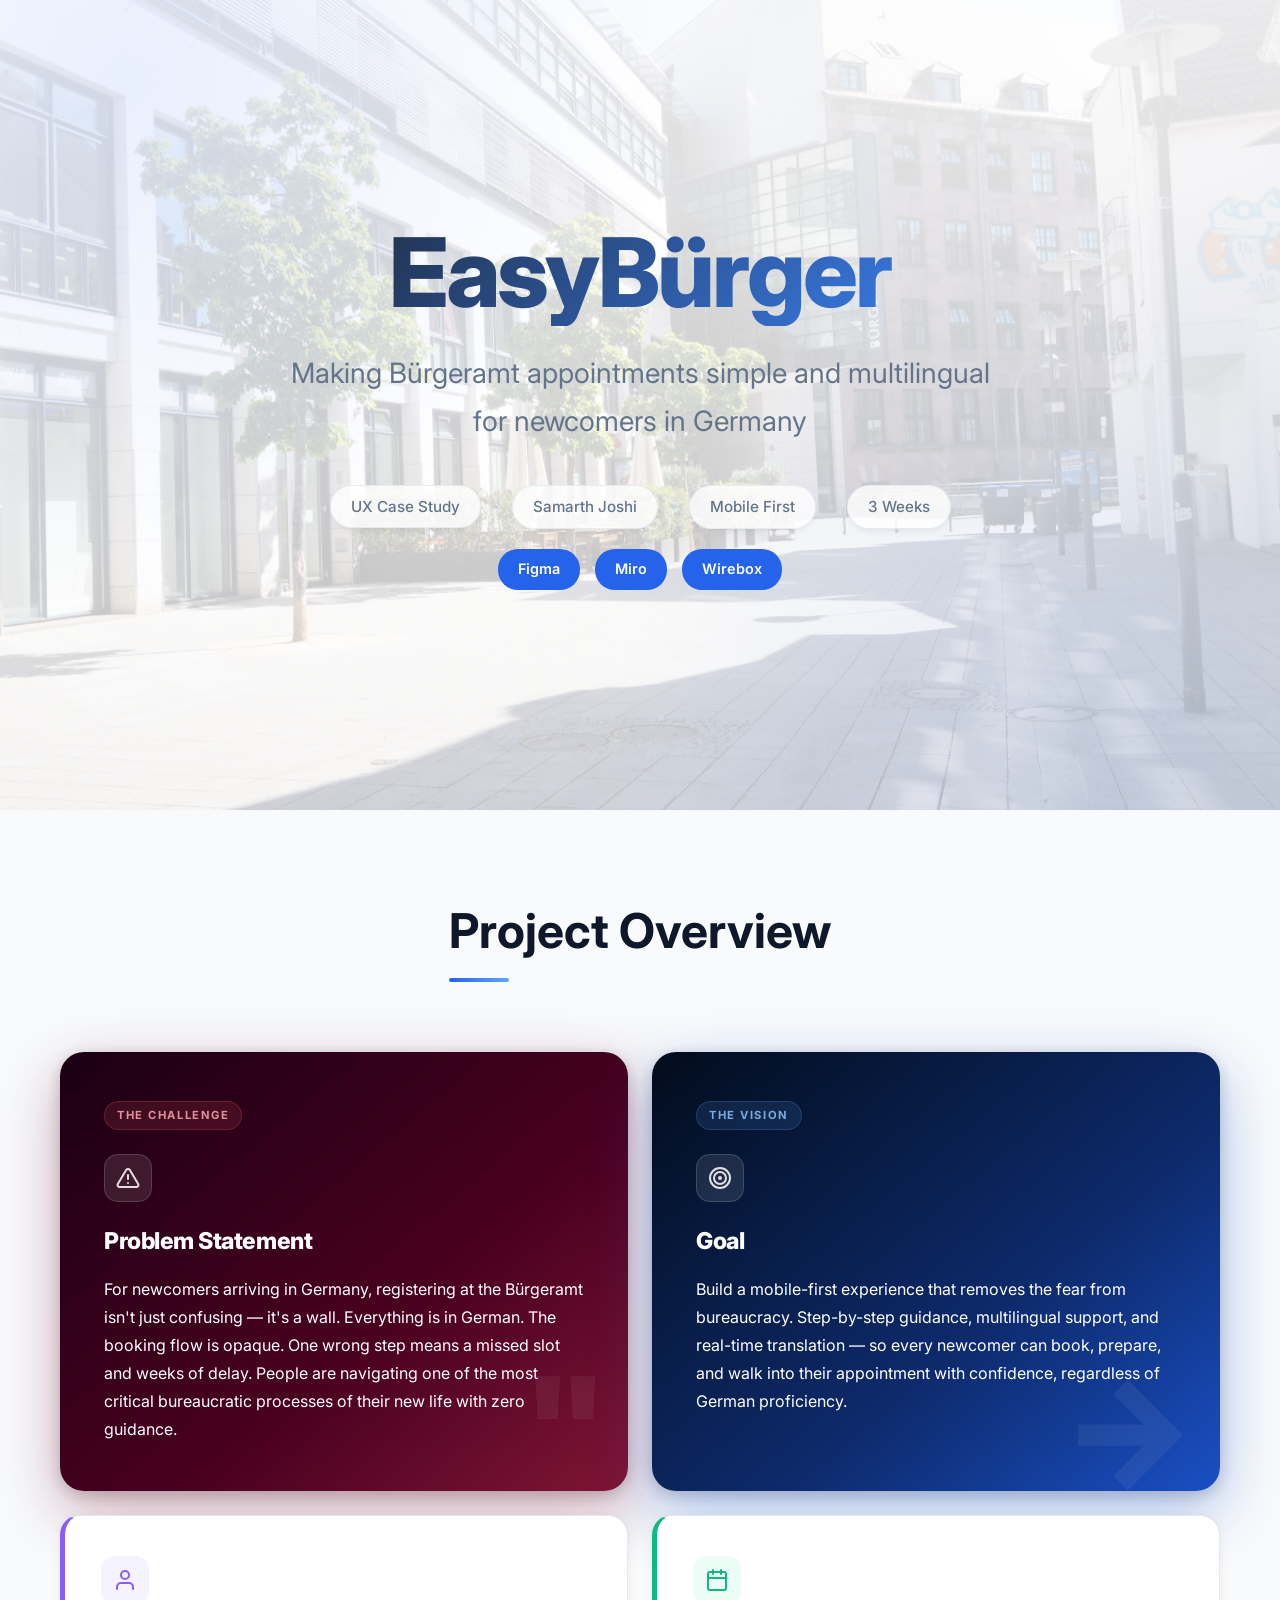
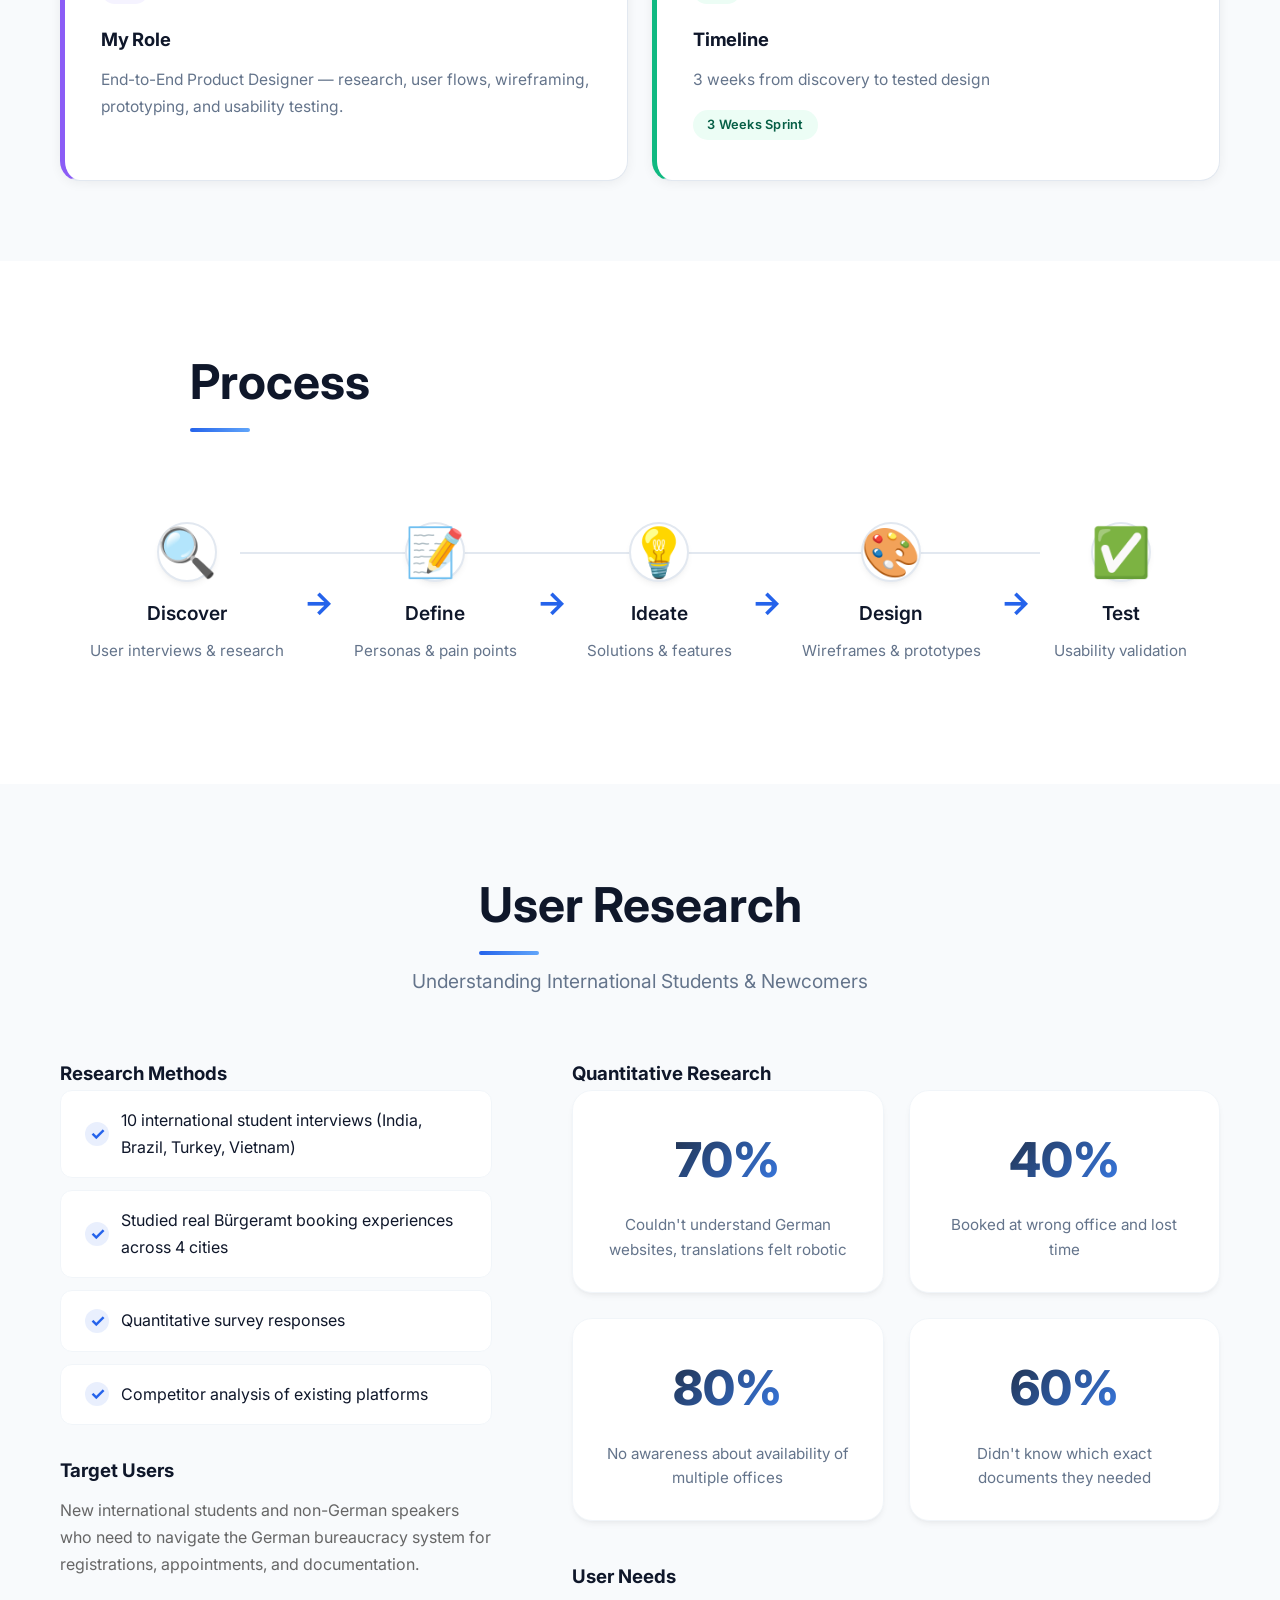
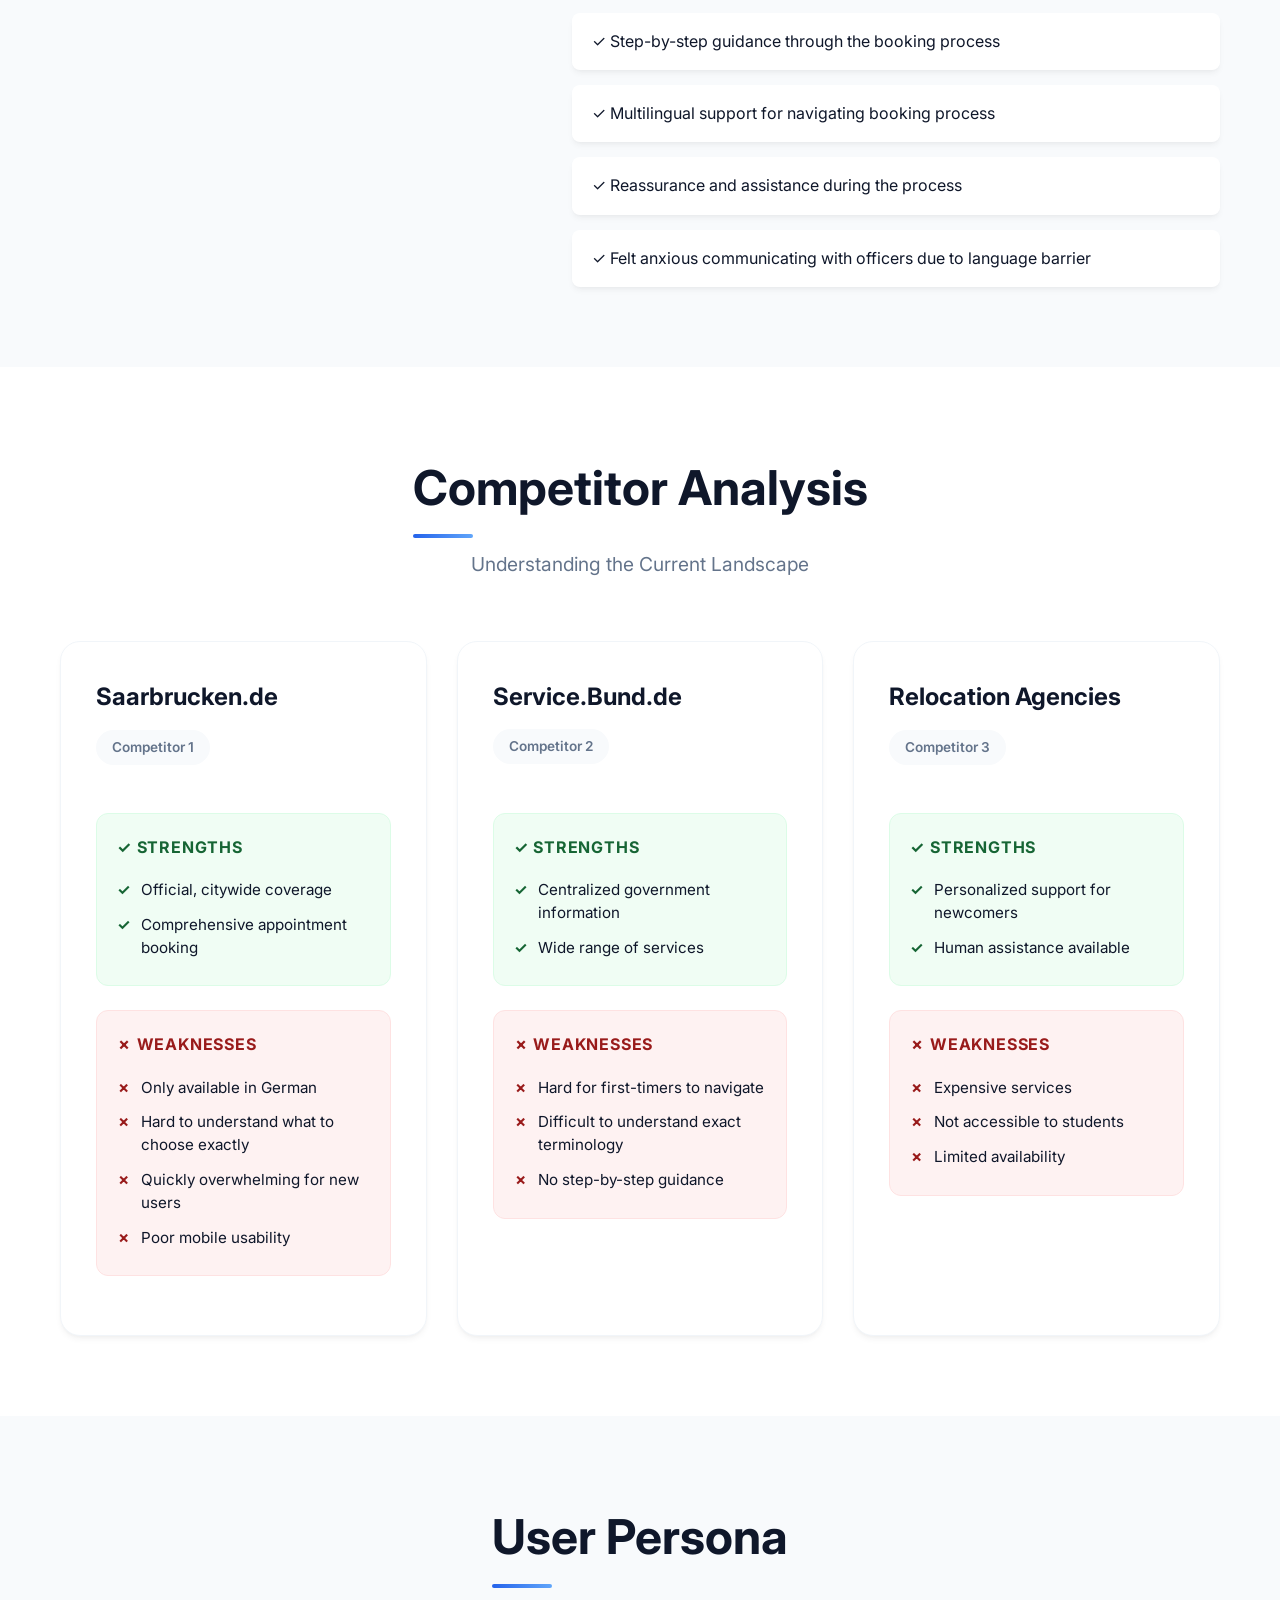
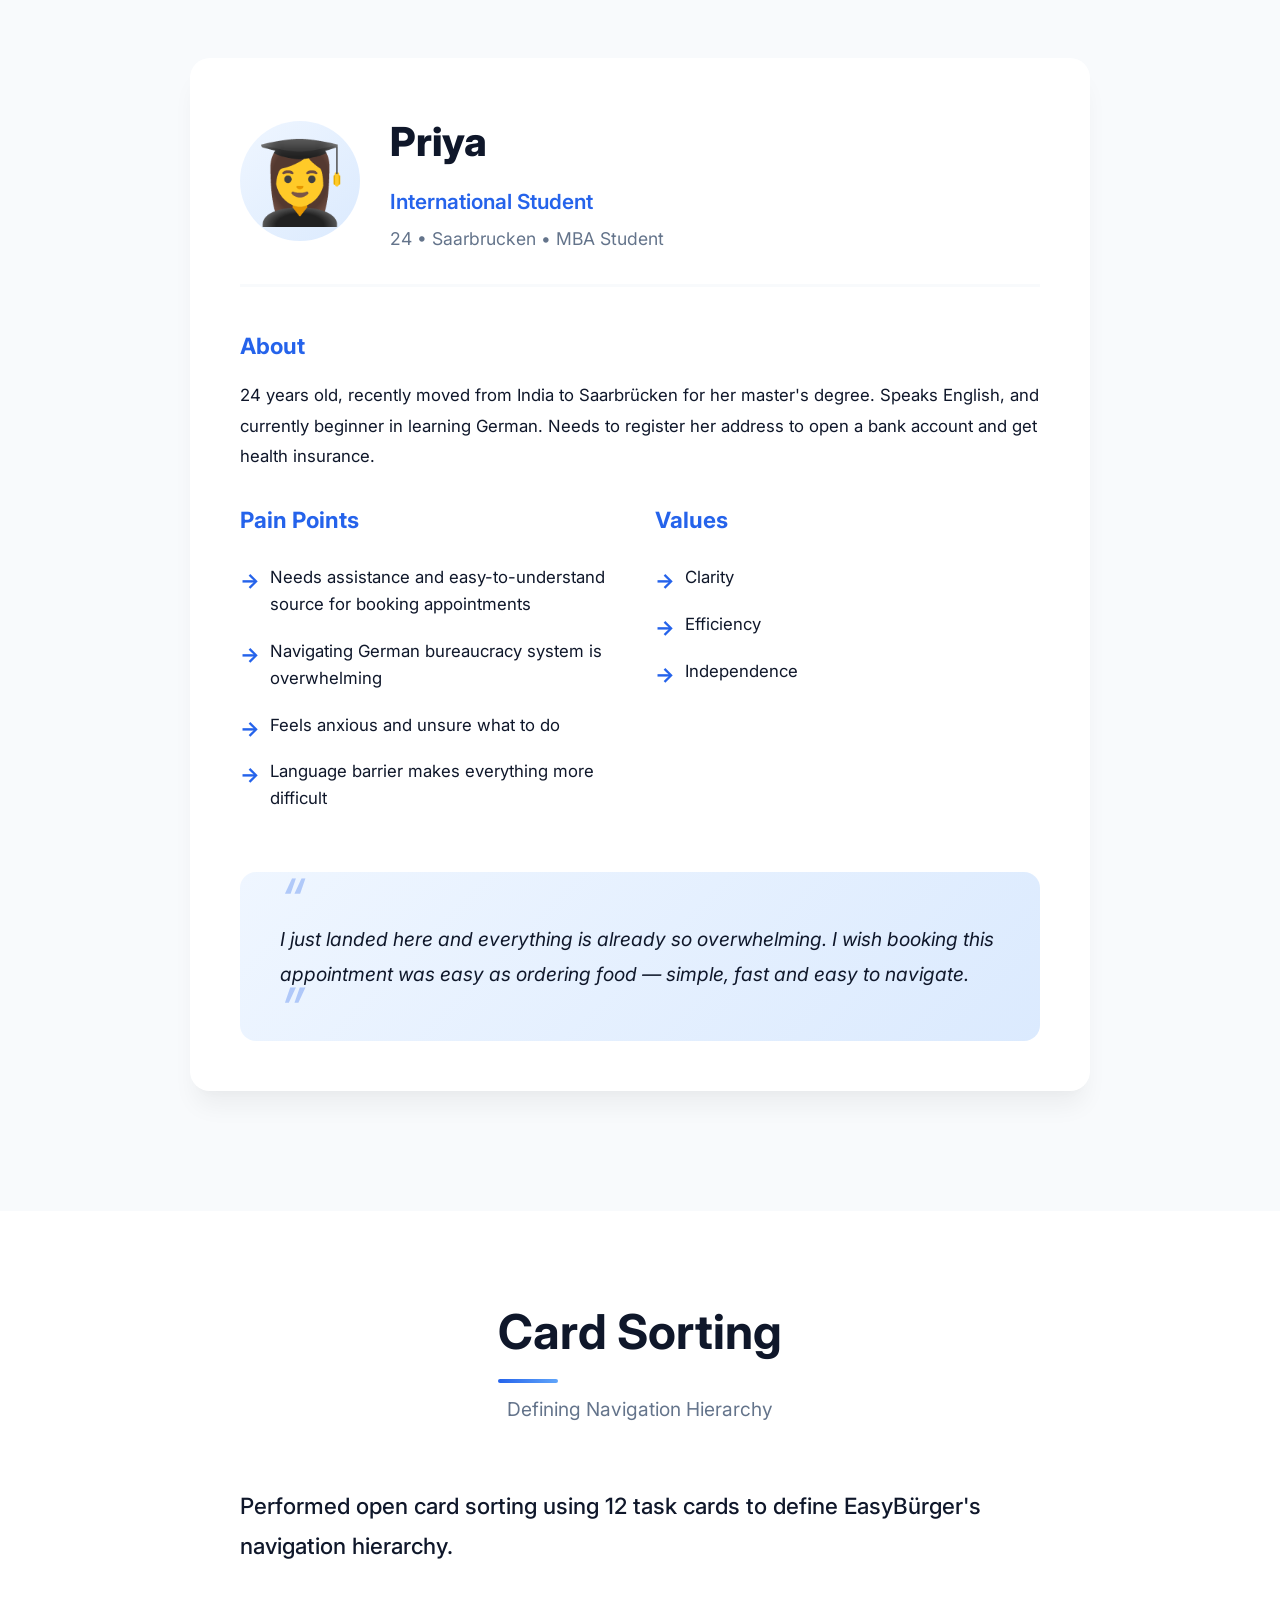
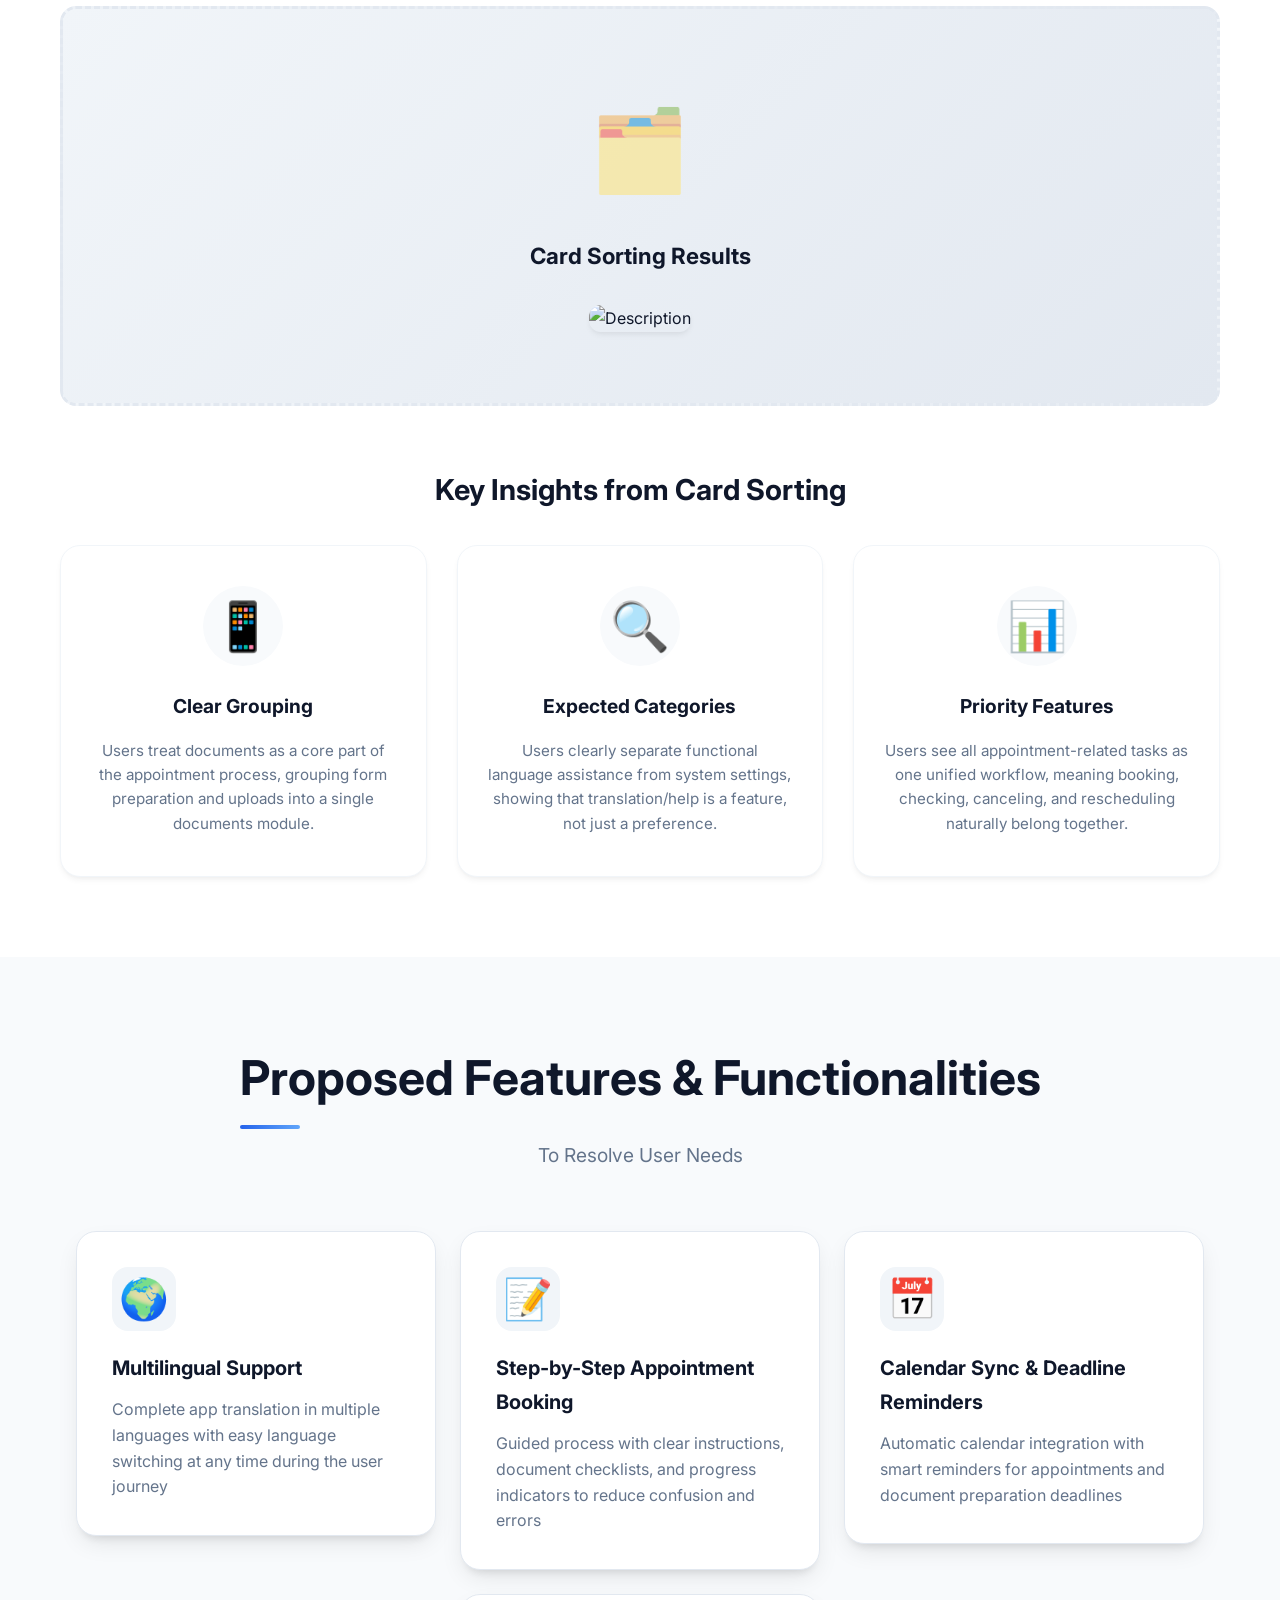
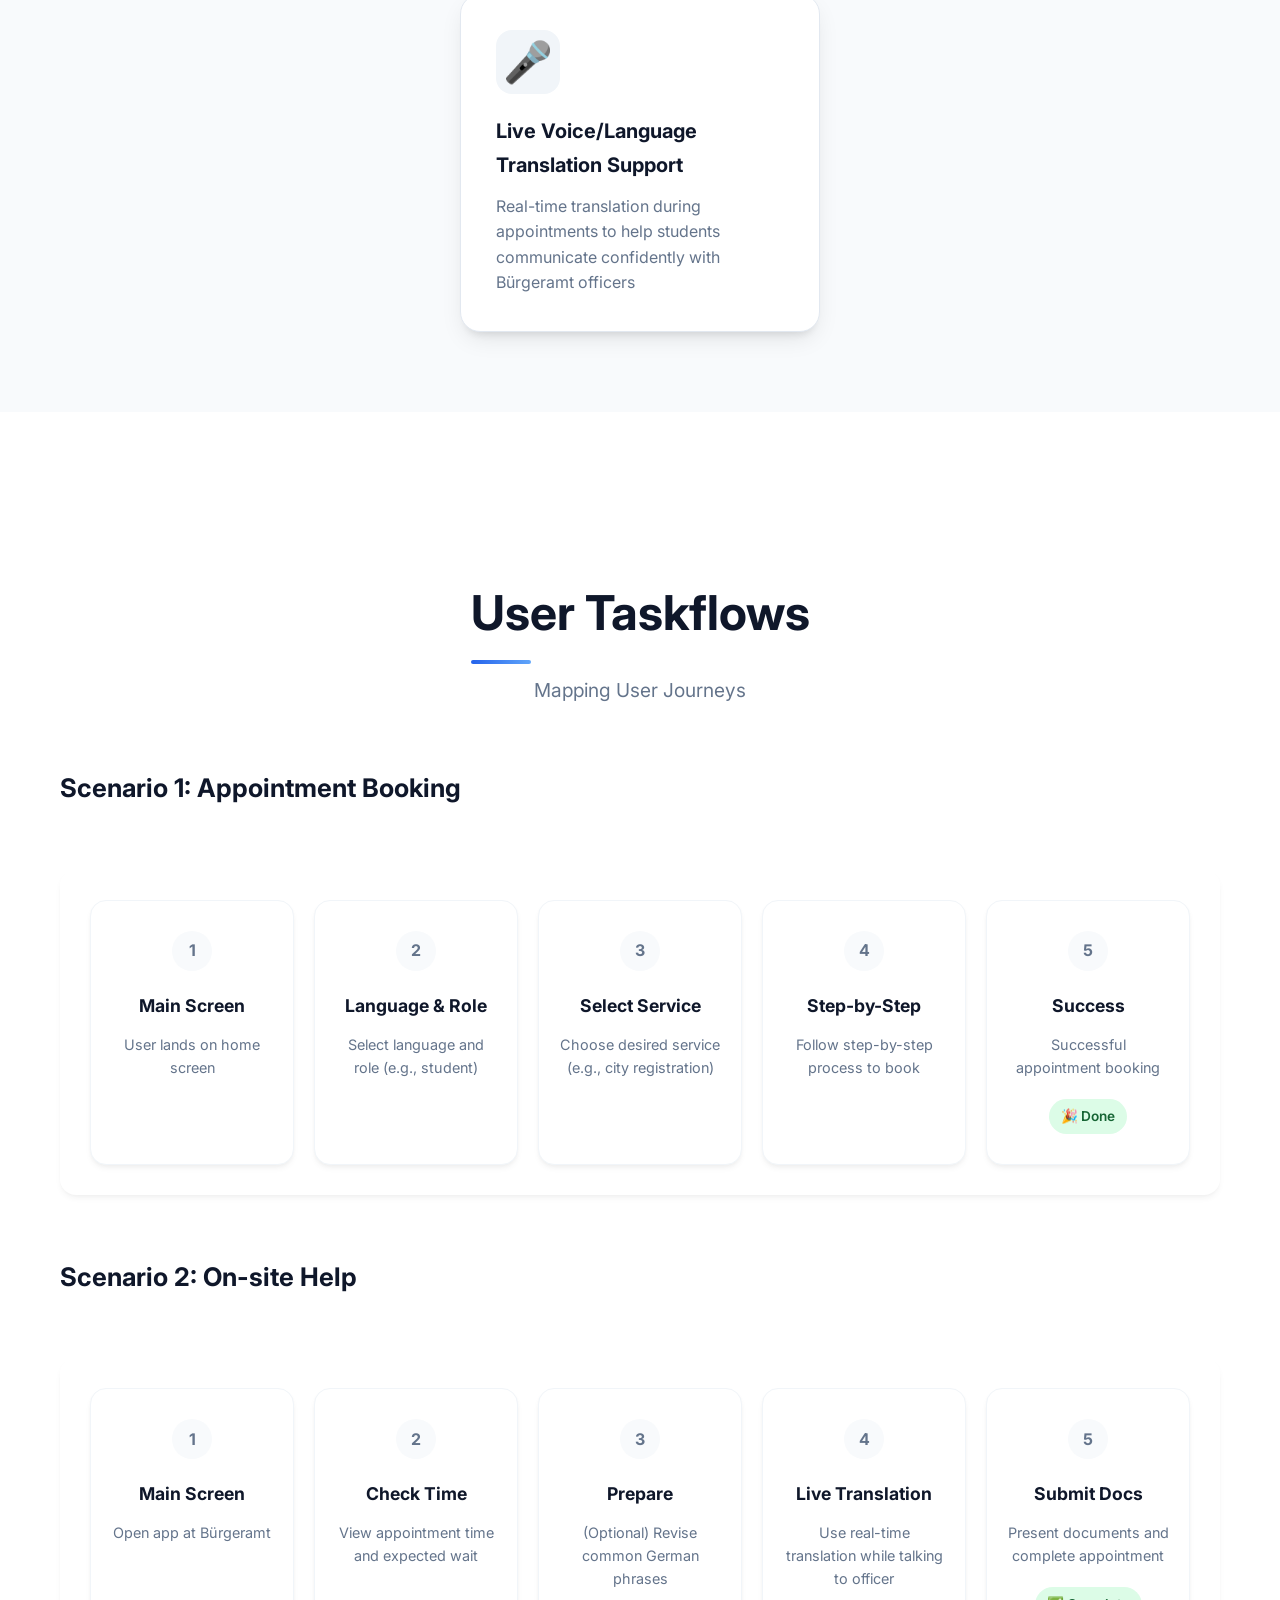
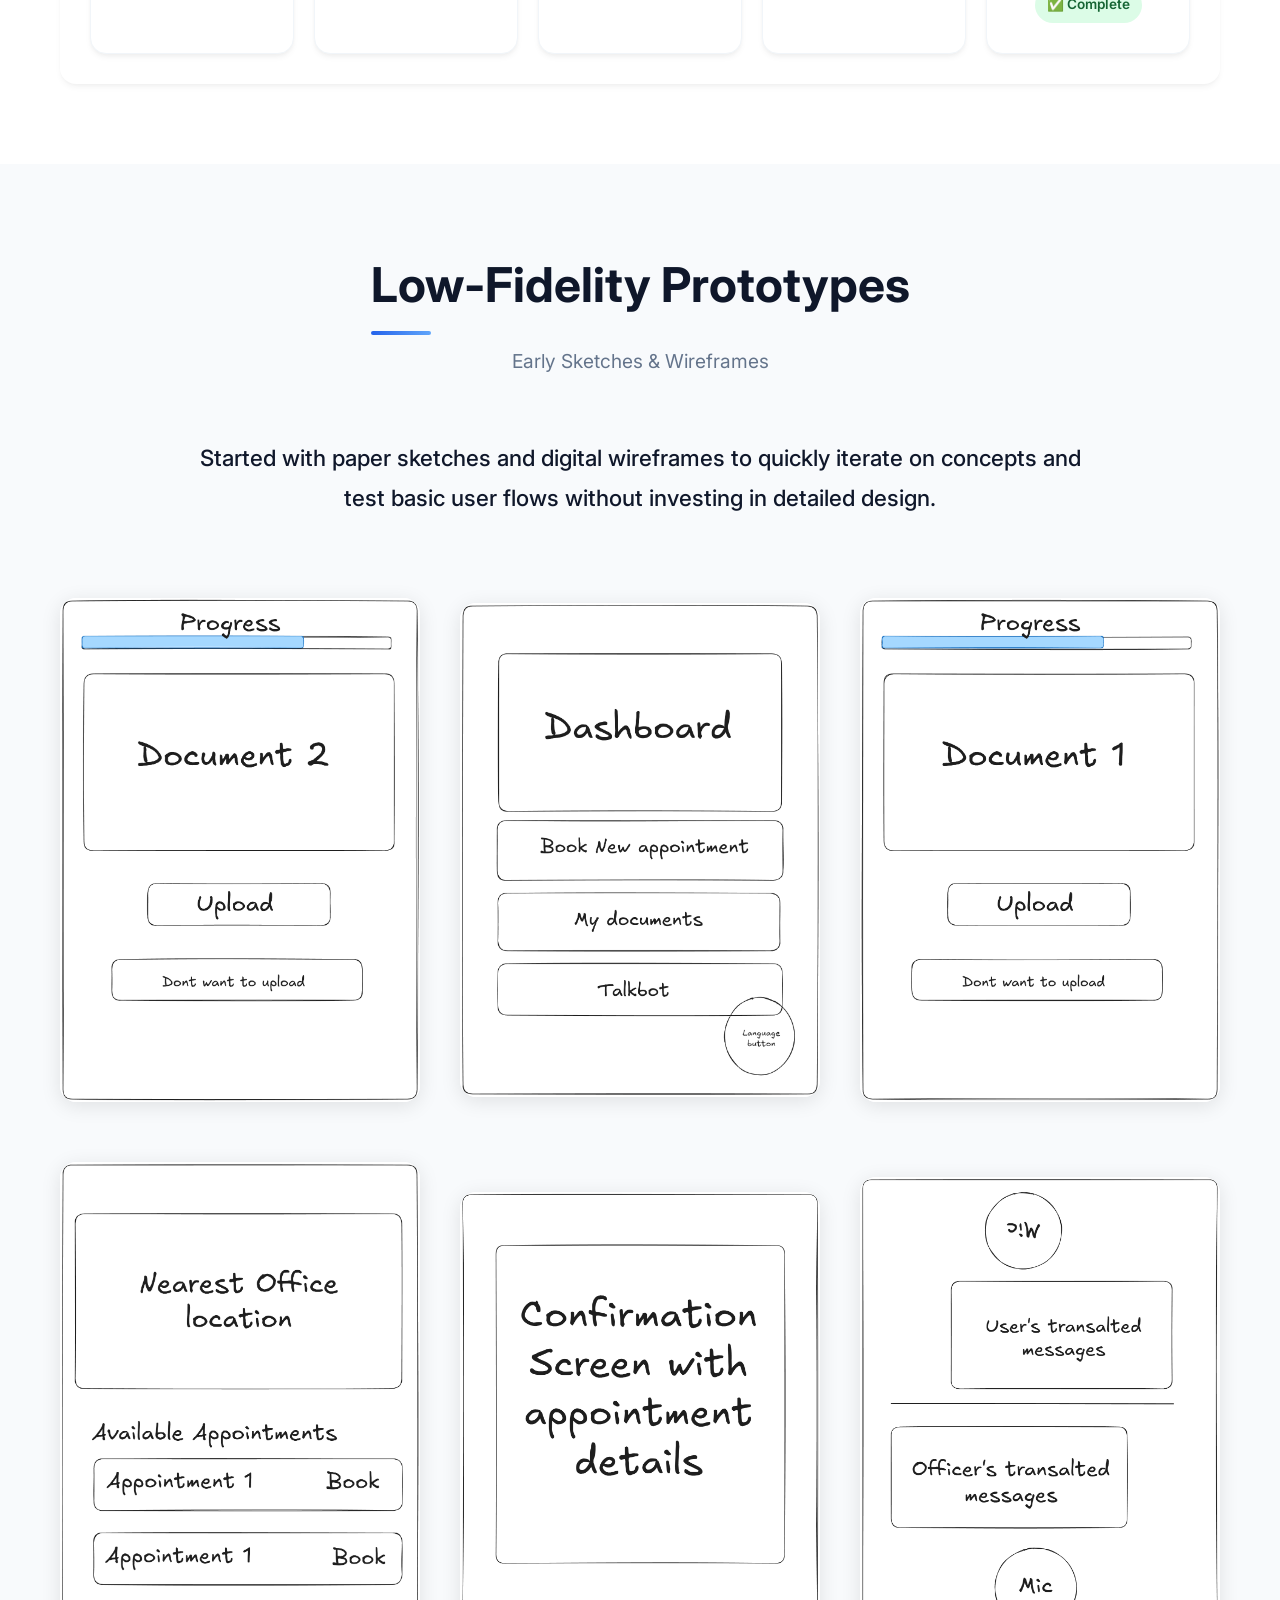
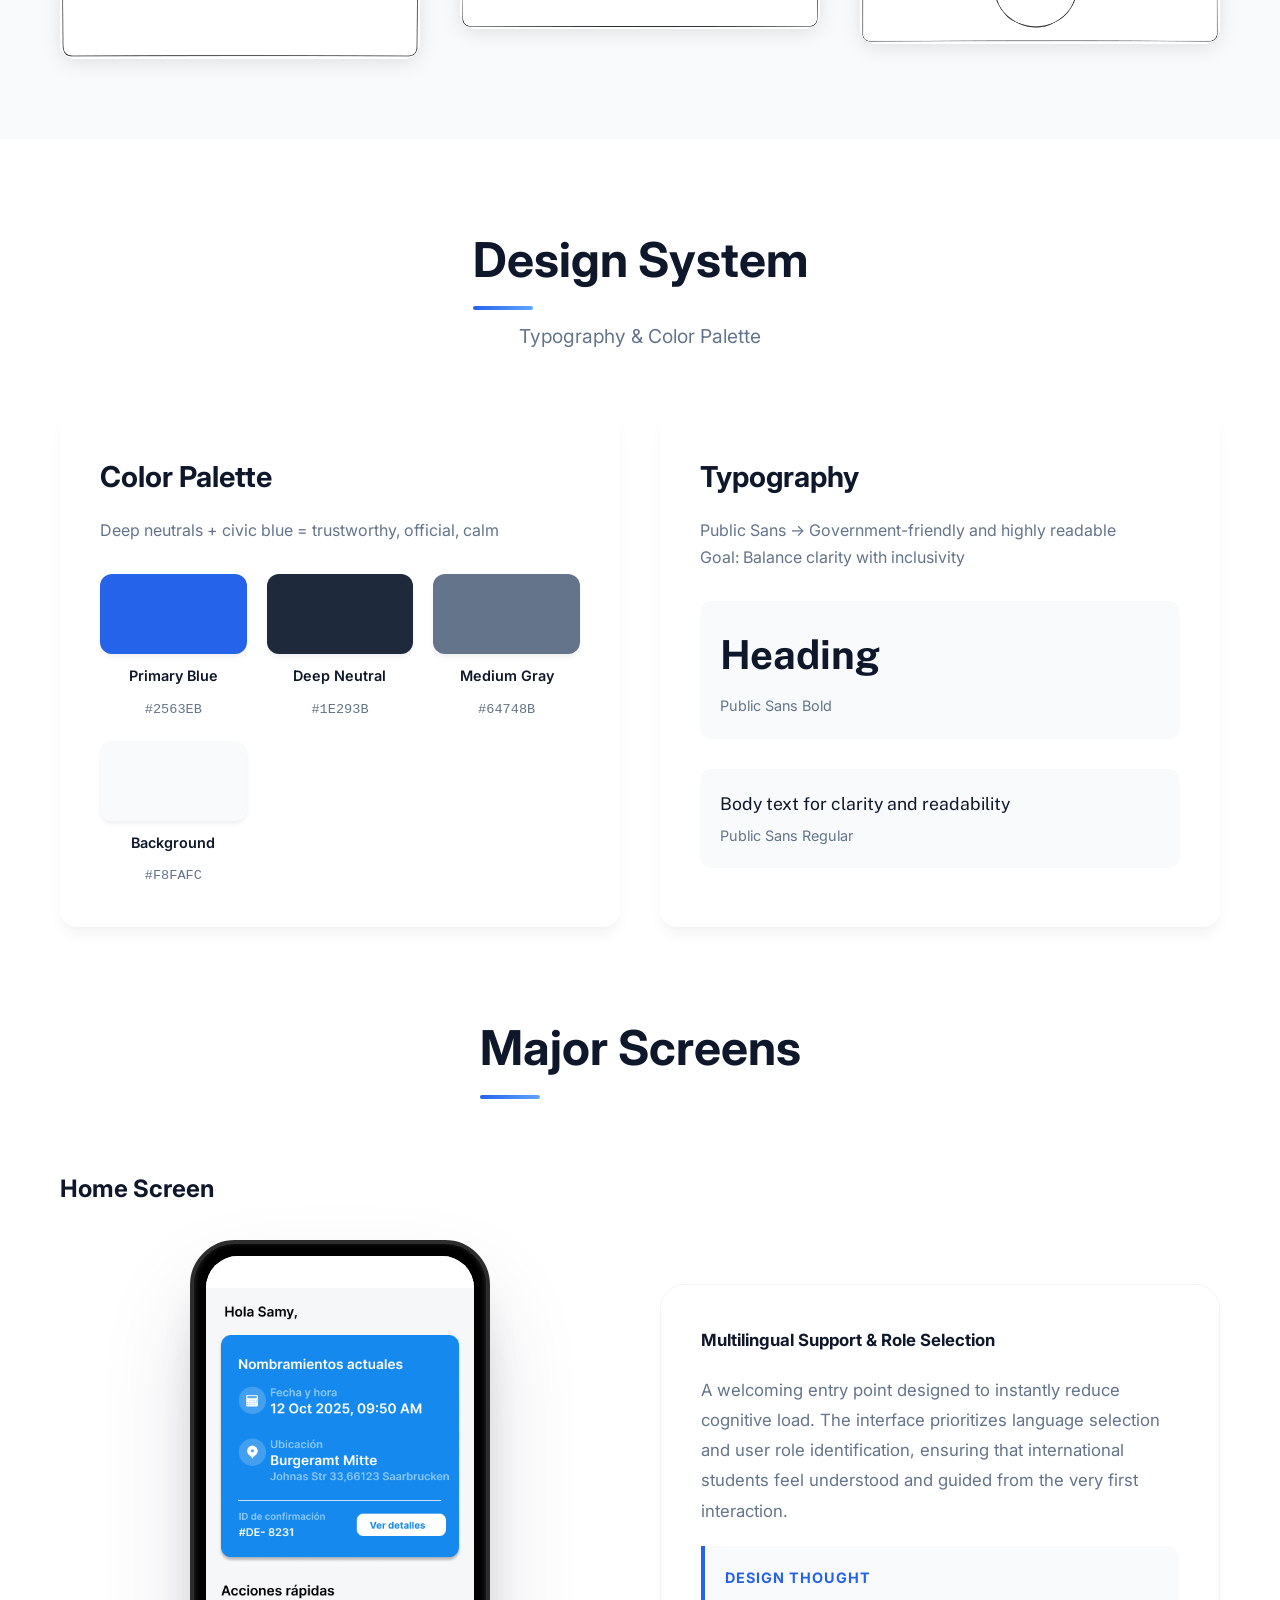
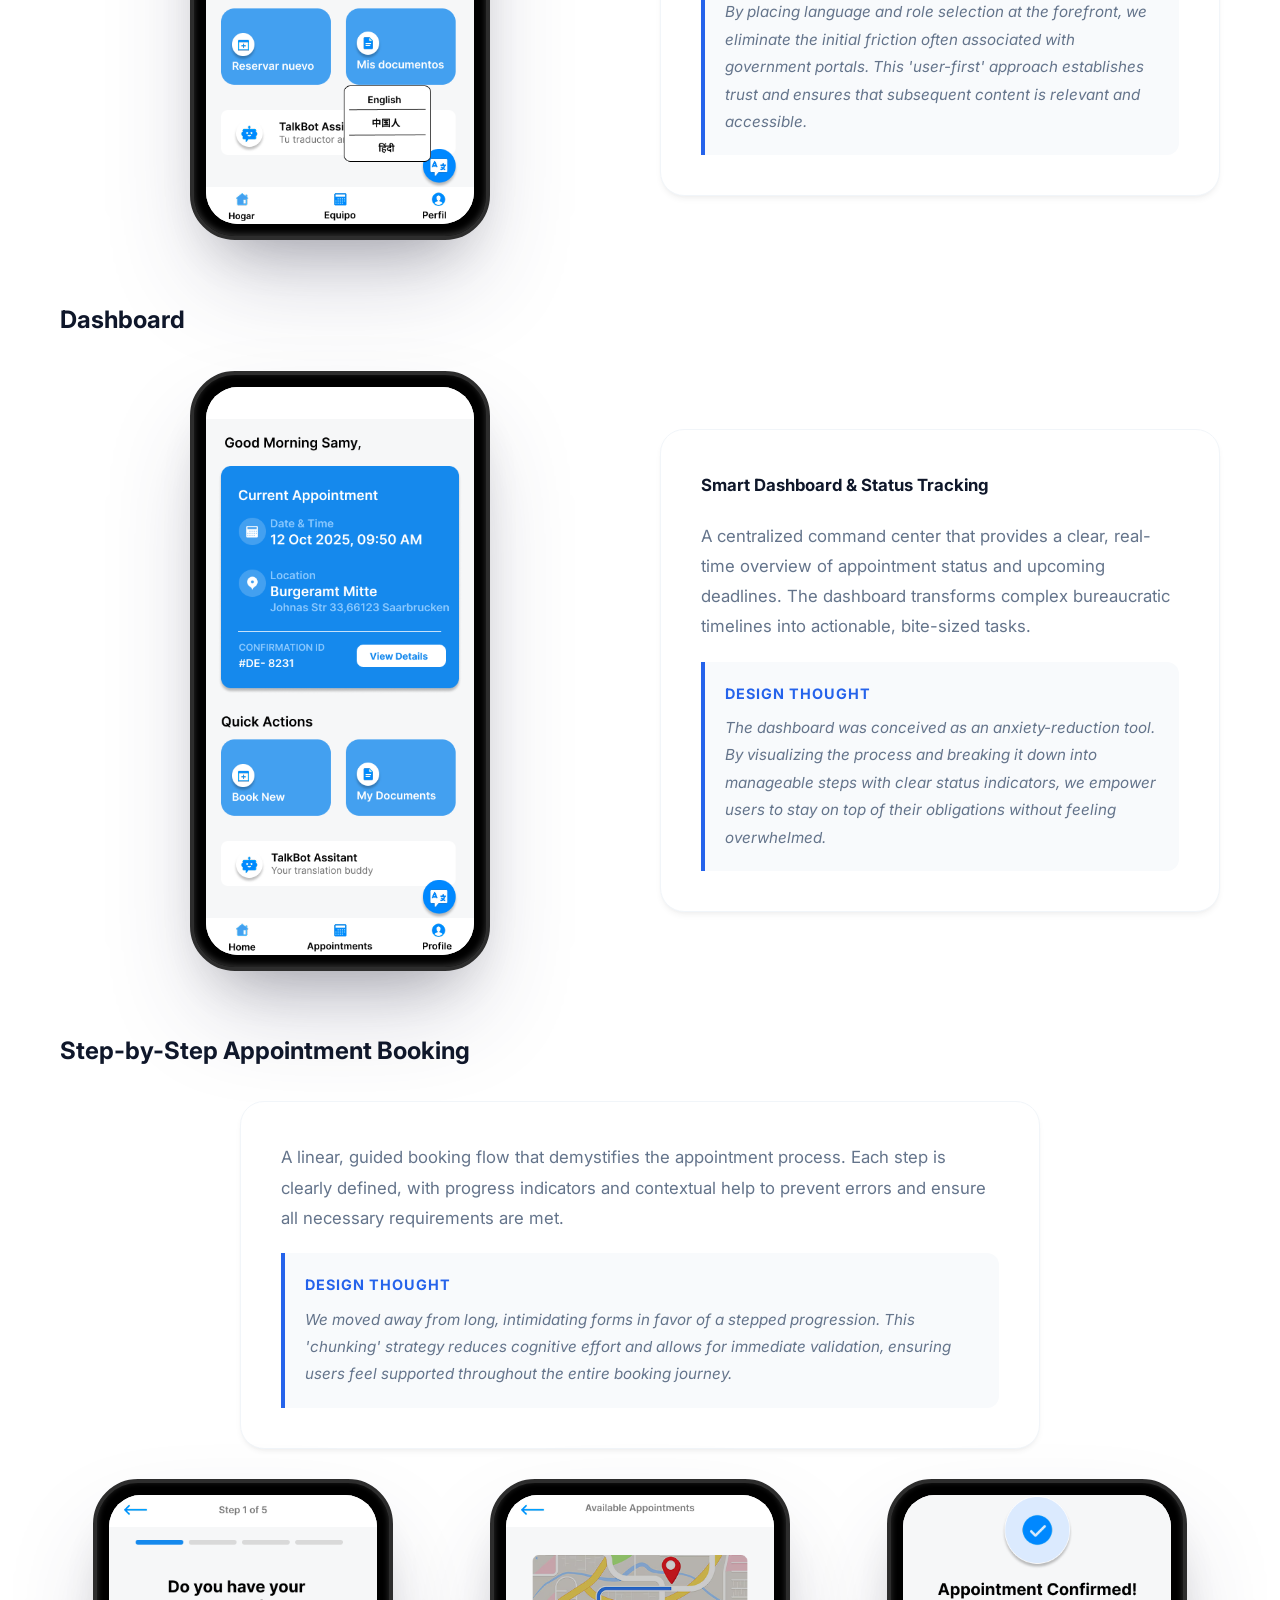
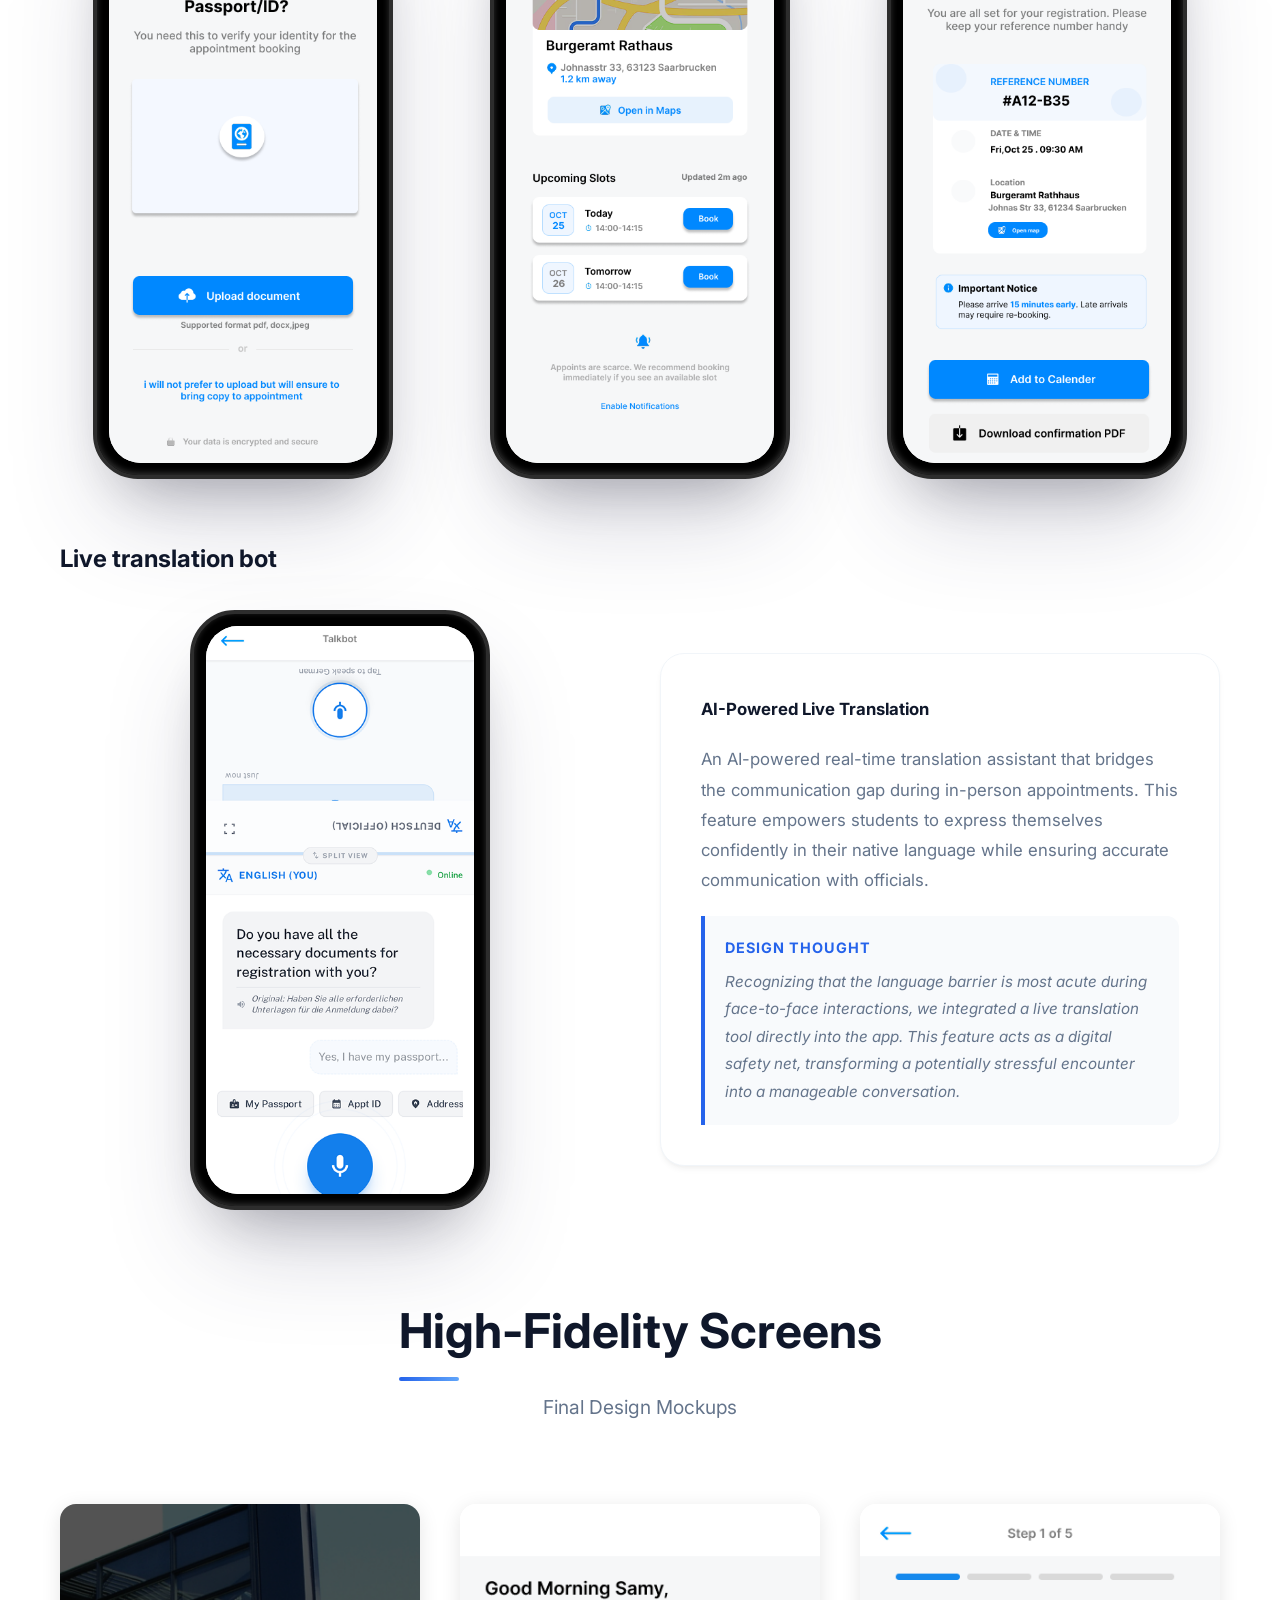
==== case-study.html @ 48685bba "Add EasyBurger case study page with updated UI and linked from portfolio" ====
<!DOCTYPE html>
<html lang="en">
<head>
    <meta charset="UTF-8">
    <meta name="viewport" content="width=device-width, initial-scale=1.0">
    <title>EasyBürger - UX Case Study</title>
    <link rel="stylesheet" href="case-study.css">
    <link href="https://fonts.googleapis.com/css2?family=Inter:wght@300;400;500;600;700;800&family=Public+Sans:wght@400;500;600;700&display=swap" rel="stylesheet">
</head>
<body>
    <!-- Hero Section -->
    <section class="hero">
        <div class="container">
            <div class="hero-content fade-in">
                <h1 class="main-title">EasyBürger</h1>
                <p class="subtitle">Making Bürgeramt appointments simple and multilingual for newcomers in Germany</p>
                <div class="hero-meta">
                    <span class="meta-item">UX Case Study</span>
                    <span class="meta-divider">•</span>
                    <span class="meta-item">Samarth Joshi</span>
                    <span class="meta-divider">•</span>
                    <span class="meta-item">Mobile First</span>
                    <span class="meta-divider">•</span>
                    <span class="meta-item">3 Weeks</span>
                </div>
                <div class="hero-tools">
                    <span class="tool-badge">Figma</span>
                    <span class="tool-badge">Miro</span>
                    <span class="tool-badge">Wirebox</span>
                </div>
            </div>
        </div>
    </section>

    <!-- Project Overview -->
    <section class="section overview-section">
        <div class="container">
            <div class="section-header fade-in-up">
                <h2 class="section-title">Project Overview</h2>
            </div>
            <!-- Hero row: Problem + Goal -->
            <div class="overview-hero-row">
                <div class="overview-card overview-card--problem fade-in-up" style="animation-delay: 0.1s;">
                    <span class="overview-eyebrow">The Challenge</span>
                    <div class="overview-icon">
                        <svg viewBox="0 0 24 24" fill="none" xmlns="http://www.w3.org/2000/svg"><path d="M12 9v4m0 4h.01M10.29 3.86L1.82 18a2 2 0 001.71 3h16.94a2 2 0 001.71-3L13.71 3.86a2 2 0 00-3.42 0z" stroke="currentColor" stroke-width="2" stroke-linecap="round" stroke-linejoin="round"/></svg>
                    </div>
                    <h3>Problem Statement</h3>
                    <p>For newcomers arriving in Germany, registering at the Bürgeramt isn't just confusing — it's a wall. Everything is in German. The booking flow is opaque. One wrong step means a missed slot and weeks of delay. People are navigating one of the most critical bureaucratic processes of their new life with zero guidance.</p>
                    <div class="overview-card-decor">"</div>
                </div>
                <div class="overview-card overview-card--goal fade-in-up" style="animation-delay: 0.2s;">
                    <span class="overview-eyebrow">The Vision</span>
                    <div class="overview-icon">
                        <svg viewBox="0 0 24 24" fill="none" xmlns="http://www.w3.org/2000/svg"><circle cx="12" cy="12" r="10" stroke="currentColor" stroke-width="2"/><circle cx="12" cy="12" r="6" stroke="currentColor" stroke-width="2"/><circle cx="12" cy="12" r="2" fill="currentColor"/></svg>
                    </div>
                    <h3>Goal</h3>
                    <p>Build a mobile-first experience that removes the fear from bureaucracy. Step-by-step guidance, multilingual support, and real-time translation — so every newcomer can book, prepare, and walk into their appointment with confidence, regardless of German proficiency.</p>
                    <div class="overview-card-decor">→</div>
                </div>
            </div>
            <!-- Support row: Role + Timeline -->
            <div class="overview-support-row">
                <div class="overview-card overview-card--role fade-in-up" style="animation-delay: 0.3s;">
                    <div class="overview-icon">
                        <svg viewBox="0 0 24 24" fill="none" xmlns="http://www.w3.org/2000/svg"><path d="M20 21v-2a4 4 0 00-4-4H8a4 4 0 00-4 4v2" stroke="currentColor" stroke-width="2" stroke-linecap="round" stroke-linejoin="round"/><circle cx="12" cy="7" r="4" stroke="currentColor" stroke-width="2" stroke-linecap="round" stroke-linejoin="round"/></svg>
                    </div>
                    <h3>My Role</h3>
                    <p>End-to-End Product Designer — research, user flows, wireframing, prototyping, and usability testing.</p>
                </div>
                <div class="overview-card overview-card--timeline fade-in-up" style="animation-delay: 0.4s;">
                    <div class="overview-icon">
                        <svg viewBox="0 0 24 24" fill="none" xmlns="http://www.w3.org/2000/svg"><rect x="3" y="4" width="18" height="18" rx="2" ry="2" stroke="currentColor" stroke-width="2"/><line x1="16" y1="2" x2="16" y2="6" stroke="currentColor" stroke-width="2" stroke-linecap="round"/><line x1="8" y1="2" x2="8" y2="6" stroke="currentColor" stroke-width="2" stroke-linecap="round"/><line x1="3" y1="10" x2="21" y2="10" stroke="currentColor" stroke-width="2"/></svg>
                    </div>
                    <h3>Timeline</h3>
                    <p>3 weeks from discovery to tested design</p>
                    <div class="overview-badge">3 Weeks Sprint</div>
                </div>
            </div>
        </div>
    </section>

    <!-- Process -->
    <section class="section problem-section">
        <div class="container">
            <div class="content-wrapper fade-in-up">
                <h2 class="section-title">Process</h2>
                <div class="process-timeline">
                    <div class="process-step">
                        <div class="process-icon">🔍</div>
                        <h3>Discover</h3>
                        <p>User interviews & research</p>
                    </div>
                    <div class="process-arrow">→</div>
                    <div class="process-step">
                        <div class="process-icon">📝</div>
                        <h3>Define</h3>
                        <p>Personas & pain points</p>
                    </div>
                    <div class="process-arrow">→</div>
                    <div class="process-step">
                        <div class="process-icon">💡</div>
                        <h3>Ideate</h3>
                        <p>Solutions & features</p>
                    </div>
                    <div class="process-arrow">→</div>
                    <div class="process-step">
                        <div class="process-icon">🎨</div>
                        <h3>Design</h3>
                        <p>Wireframes & prototypes</p>
                    </div>
                    <div class="process-arrow">→</div>
                    <div class="process-step">
                        <div class="process-icon">✅</div>
                        <h3>Test</h3>
                        <p>Usability validation</p>
                    </div>
                </div>
            </div>
        </div>
    </section>

    <!-- User Research -->
    <section class="section research-section">
        <div class="container">
            <div class="section-header fade-in-up">
                <h2 class="section-title">User Research</h2>
                <p class="section-subtitle">Understanding International Students & Newcomers</p>
            </div>
            <div class="research-content">
                <div class="research-method fade-in-up">
                    <h3>Research Methods</h3>
                    <ul class="method-list">
                        <li>10 international student interviews (India, Brazil, Turkey, Vietnam)</li>
                        <li>Studied real Bürgeramt booking experiences across 4 cities</li>
                        <li>Quantitative survey responses</li>
                        <li>Competitor analysis of existing platforms</li>
                    </ul>
                    <h3 style="margin-top: 30px;">Target Users</h3>
                    <p style="color: #666; line-height: 1.7; margin-top: 10px;">New international students and non-German speakers who need to navigate the German bureaucracy system for registrations, appointments, and documentation.</p>
                </div>
                <div class="key-findings fade-in-up">
                    <h3>Quantitative Research</h3>
                    <div class="findings-grid">
                        <div class="finding-card stats-card">
                            <div class="finding-icon stat-big">70%</div>
                            <p>Couldn't understand German websites, translations felt robotic</p>
                        </div>
                        <div class="finding-card stats-card">
                            <div class="finding-icon stat-big">40%</div>
                            <p>Booked at wrong office and lost time</p>
                        </div>
                        <div class="finding-card stats-card">
                            <div class="finding-icon stat-big">80%</div>
                            <p>No awareness about availability of multiple offices</p>
                        </div>
                        <div class="finding-card stats-card">
                            <div class="finding-icon stat-big">60%</div>
                            <p>Didn't know which exact documents they needed</p>
                        </div>
                    </div>
                    <h3 style="margin-top: 40px;">User Needs</h3>
                    <div class="needs-list">
                        <div class="need-item">✓ Step-by-step guidance through the booking process</div>
                        <div class="need-item">✓ Multilingual support for navigating booking process</div>
                        <div class="need-item">✓ Reassurance and assistance during the process</div>
                        <div class="need-item">✓ Felt anxious communicating with officers due to language barrier</div>
                    </div>
                </div>
            </div>
        </div>
    </section>
    
    <!-- Competitor Analysis -->
    <section class="section wireframes-section">
        <div class="container">
            <div class="section-header fade-in-up">
                <h2 class="section-title">Competitor Analysis</h2>
                <p class="section-subtitle">Understanding the Current Landscape</p>
            </div>
            <div class="competitor-grid">
                <div class="competitor-card fade-in-up" style="animation-delay: 0.1s;">
                    <h3>Saarbrucken.de</h3>
                    <div class="competitor-tag">Competitor 1</div>
                    <div class="competitor-pros">
                        <h4>✓ Strengths</h4>
                        <ul>
                            <li>Official, citywide coverage</li>
                            <li>Comprehensive appointment booking</li>
                        </ul>
                    </div>
                    <div class="competitor-cons">
                        <h4>✗ Weaknesses</h4>
                        <ul>
                            <li>Only available in German</li>
                            <li>Hard to understand what to choose exactly</li>
                            <li>Quickly overwhelming for new users</li>
                            <li>Poor mobile usability</li>
                        </ul>
                    </div>
                </div>
                <div class="competitor-card fade-in-up" style="animation-delay: 0.2s;">
                    <h3>Service.Bund.de</h3>
                    <div class="competitor-tag">Competitor 2</div>
                    <div class="competitor-pros">
                        <h4>✓ Strengths</h4>
                        <ul>
                            <li>Centralized government information</li>
                            <li>Wide range of services</li>
                        </ul>
                    </div>
                    <div class="competitor-cons">
                        <h4>✗ Weaknesses</h4>
                        <ul>
                            <li>Hard for first-timers to navigate</li>
                            <li>Difficult to understand exact terminology</li>
                            <li>No step-by-step guidance</li>
                        </ul>
                    </div>
                </div>
                <div class="competitor-card fade-in-up" style="animation-delay: 0.3s;">
                    <h3>Relocation Agencies</h3>
                    <div class="competitor-tag">Competitor 3</div>
                    <div class="competitor-pros">
                        <h4>✓ Strengths</h4>
                        <ul>
                            <li>Personalized support for newcomers</li>
                            <li>Human assistance available</li>
                        </ul>
                    </div>
                    <div class="competitor-cons">
                        <h4>✗ Weaknesses</h4>
                        <ul>
                            <li>Expensive services</li>
                            <li>Not accessible to students</li>
                            <li>Limited availability</li>
                        </ul>
                    </div>
                </div>
            </div>
        </div>
    </section>

    <!-- User Personas -->
    <section class="section personas-section">
        <div class="container">
            <div class="section-header fade-in-up">
                <h2 class="section-title">User Persona</h2>
            </div>
            <div class="persona-main-card fade-in-up">
                <div class="persona-header-large">
                    <div class="persona-avatar-large">👩‍🎓</div>
                    <div class="persona-info-large">
                        <h2>Priya</h2>
                        <p class="persona-subtitle-large">International Student</p>
                        <p class="persona-location">24 • Saarbrucken • MBA Student</p>
                    </div>
                </div>
                <div class="persona-main-content">
                    <div class="persona-section">
                        <h3>About</h3>
                        <p>24 years old, recently moved from India to Saarbrücken for her master's degree. Speaks English, and currently beginner in learning German. Needs to register her address to open a bank account and get health insurance.</p>
                    </div>
                    <div class="persona-grid-sections">
                        <div class="persona-section">
                            <h3>Pain Points</h3>
                            <ul>
                                <li>Needs assistance and easy-to-understand source for booking appointments</li>
                                <li>Navigating German bureaucracy system is overwhelming</li>
                                <li>Feels anxious and unsure what to do</li>
                                <li>Language barrier makes everything more difficult</li>
                            </ul>
                        </div>
                        <div class="persona-section">
                            <h3>Values</h3>
                            <ul>
                                <li>Clarity</li>
                                <li>Efficiency</li>
                                <li>Independence</li>
                            </ul>
                        </div>
                    </div>
                    <div class="persona-quote">
                        <div class="quote-mark">“</div>
                        <p>I just landed here and everything is already so overwhelming. I wish booking this appointment was easy as ordering food — simple, fast and easy to navigate.</p>
                        <div class="quote-mark">”</div>
                    </div>
                </div>
            </div>
        </div>
    </section>

    <!-- Card Sorting & Taskflows -->
    <section class="section journey-section">
        <div class="container">
            <div class="section-header fade-in-up">
                <h2 class="section-title">Card Sorting</h2>
                <p class="section-subtitle">Defining Navigation Hierarchy</p>
            </div>
            <div class="card-sorting-info fade-in-up">
                <p class="large-text">Performed open card sorting using 12 task cards to define EasyBürger's navigation hierarchy.</p>
            </div>
            <div class="card-sorting-visual fade-in-up">
                <div class="image-placeholder card-sorting-placeholder">
                    <div class="placeholder-icon">🗂️</div>
                    <p class="placeholder-text">Card Sorting Results</p>
                   <img src="images/Card sorting.jpg" alt="Description" class="case-study-image">
                </div>
            </div>
            <div class="card-sorting-results fade-in-up">
                <h3>Key Insights from Card Sorting</h3>
                <div class="insights-grid">
                    <div class="insight-card">
                        <div class="insight-icon">📱</div>
                        <h4>Clear Grouping</h4>
                        <p>Users treat documents as a core part of the appointment process, grouping form preparation and uploads into a single documents module.</p>
                    </div>
                    <div class="insight-card">
                        <div class="insight-icon">🔍</div>
                        <h4>Expected Categories</h4>
                        <p>Users clearly separate functional language assistance from system settings, showing that translation/help is a feature, not just a preference.</p>
                    </div>
                    <div class="insight-card">
                        <div class="insight-icon">📊</div>
                        <h4>Priority Features</h4>
                        <p>Users see all appointment-related tasks as one unified workflow, meaning booking, checking, canceling, and rescheduling naturally belong together.</p>
                    </div>
                </div>
            </div>

           
         
            </div>
        </div>
    </section>

  


     <!-- Key Features -->
    <section class="section features-section">
        <div class="container">
            <div class="section-header fade-in-up">
                <h2 class="section-title">Proposed Features & Functionalities</h2>
                <p class="section-subtitle">To Resolve User Needs</p>
            </div>
            <div class="features-grid">
                <div class="feature-card fade-in-up" style="animation-delay: 0.1s;">
                    <div class="feature-icon">🌍</div>
                    <h3>Multilingual Support</h3>
                    <p>Complete app translation in multiple languages with easy language switching at any time during the user journey</p>
                </div>
                <div class="feature-card fade-in-up" style="animation-delay: 0.2s;">
                    <div class="feature-icon">📝</div>
                    <h3>Step-by-Step Appointment Booking</h3>
                    <p>Guided process with clear instructions, document checklists, and progress indicators to reduce confusion and errors</p>
                </div>
                <div class="feature-card fade-in-up" style="animation-delay: 0.3s;">
                    <div class="feature-icon">📅</div>
                    <h3>Calendar Sync & Deadline Reminders</h3>
                    <p>Automatic calendar integration with smart reminders for appointments and document preparation deadlines</p>
                </div>
                <div class="feature-card fade-in-up" style="animation-delay: 0.4s;">
                    <div class="feature-icon">🎤</div>
                    <h3>Live Voice/Language Translation Support</h3>
                    <p>Real-time translation during appointments to help students communicate confidently with Bürgeramt officers</p>
                </div>
            </div>
        </div>
    </section>

     <section class="section journey-section">
        <div class="container">

            <div class="section-header fade-in-up" style="margin-top: 80px;">
                <h2 class="section-title">User Taskflows</h2>
                <p class="section-subtitle">Mapping User Journeys</p>
            </div>
            <div class="taskflows-wrapper">
                <h3 class="taskflow-title fade-in-up">Scenario 1: Appointment Booking</h3>
                <div class="journey-timeline fade-in-up taskflow">
                    <div class="journey-step">
                        <div class="step-number">1</div>
                        <h4>Main Screen</h4>
                        <p>User lands on home screen</p>
                    </div>
                    <div class="journey-step">
                        <div class="step-number">2</div>
                        <h4>Language & Role</h4>
                        <p>Select language and role (e.g., student)</p>
                    </div>
                    <div class="journey-step">
                        <div class="step-number">3</div>
                        <h4>Select Service</h4>
                        <p>Choose desired service (e.g., city registration)</p>
                    </div>
                    <div class="journey-step">
                        <div class="step-number">4</div>
                        <h4>Step-by-Step</h4>
                        <p>Follow step-by-step process to book</p>
                    </div>
                    <div class="journey-step">
                        <div class="step-number">5</div>
                        <h4>Success</h4>
                        <p>Successful appointment booking</p>
                        <span class="emotion positive">🎉 Done</span>
                    </div>
                </div>
                <h3 class="taskflow-title fade-in-up" style="margin-top: 60px;">Scenario 2: On-site Help</h3>
                <div class="journey-timeline fade-in-up taskflow">
                    <div class="journey-step">
                        <div class="step-number">1</div>
                        <h4>Main Screen</h4>
                        <p>Open app at Bürgeramt</p>
                    </div>
                    <div class="journey-step">
                        <div class="step-number">2</div>
                        <h4>Check Time</h4>
                        <p>View appointment time and expected wait</p>
                    </div>
                    <div class="journey-step">
                        <div class="step-number">3</div>
                        <h4>Prepare</h4>
                        <p>(Optional) Revise common German phrases</p>
                    </div>
                    <div class="journey-step">
                        <div class="step-number">4</div>
                        <h4>Live Translation</h4>
                        <p>Use real-time translation while talking to officer</p>
                    </div>
                    <div class="journey-step">
                        <div class="step-number">5</div>
                        <h4>Submit Docs</h4>
                        <p>Present documents and complete appointment</p>
                        <span class="emotion positive">✅ Complete</span>
                    </div>
                </div>
            </div>
        </div>
    </section>


      <!-- Low-Fidelity Prototypes -->
    <section class="section wireframes-section">
        <div class="container">
            <div class="section-header fade-in-up">
                <h2 class="section-title">Low-Fidelity Prototypes</h2>
                <p class="section-subtitle">Early Sketches & Wireframes</p>
            </div>
            <div class="lofi-intro fade-in-up">
                <p class="large-text">Started with paper sketches and digital wireframes to quickly iterate on concepts and test basic user flows without investing in detailed design.</p>
            </div>
            <div class="wireframes-gallery">
                <div class="wireframe-item fade-in-up" style="animation-delay: 0.1s;">
                    <img src="EasyBurger(Images)/Lowfi/Sketch 3.png" alt="Low-Fidelity Wireframe" class="case-study-image">
                </div>
                <div class="wireframe-item fade-in-up" style="animation-delay: 0.2s;">
                    <img src="EasyBurger(Images)/Lowfi/Sketch 1.png" alt="Low-Fidelity Wireframe" class="case-study-image">
                </div>
                <div class="wireframe-item fade-in-up" style="animation-delay: 0.3s;">
                    <img src="EasyBurger(Images)/Lowfi/Sketch 2.png" alt="Low-Fidelity Wireframe" class="case-study-image">
                </div>
                <div class="wireframe-item fade-in-up" style="animation-delay: 0.4s;">
                    <img src="EasyBurger(Images)/Lowfi/Sketch 4.png" alt="Low-Fidelity Wireframe" class="case-study-image">
                </div>
                <div class="wireframe-item fade-in-up" style="animation-delay: 0.5s;">
                    <img src="EasyBurger(Images)/Lowfi/Sketch 5.png" alt="Low-Fidelity Wireframe" class="case-study-image">
                </div>
                <div class="wireframe-item fade-in-up" style="animation-delay: 0.6s;">
                    <img src="EasyBurger(Images)/Lowfi/Sketch 6.png" alt="Low-Fidelity Wireframe" class="case-study-image">
                </div>
            </div>
        </div>
    </section>

    <!-- Design & Color Palette -->
    <section class="section final-designs-section">
        <div class="container">
            <div class="section-header fade-in-up">
                <h2 class="section-title">Design System</h2>
                <p class="section-subtitle">Typography & Color Palette</p>
            </div>
            <div class="design-system-grid fade-in-up">
                <div class="design-system-card">
                    <h3>Color Palette</h3>
                    <p class="design-system-desc">Deep neutrals + civic blue = trustworthy, official, calm</p>
                    <div class="color-palette">
                        <div class="color-swatch">
                            <div class="swatch" style="background: #2563EB;"></div>
                            <span>Primary Blue</span>
                            <code>#2563EB</code>
                        </div>
                        <div class="color-swatch">
                            <div class="swatch" style="background: #1E293B;"></div>
                            <span>Deep Neutral</span>
                            <code>#1E293B</code>
                        </div>
                        <div class="color-swatch">
                            <div class="swatch" style="background: #64748B;"></div>
                            <span>Medium Gray</span>
                            <code>#64748B</code>
                        </div>
                        <div class="color-swatch">
                            <div class="swatch" style="background: #F8FAFC;"></div>
                            <span>Background</span>
                            <code>#F8FAFC</code>
                        </div>
                    </div>
                </div>
                <div class="design-system-card">
                    <h3>Typography</h3>
                    <p class="design-system-desc">Public Sans → Government-friendly and highly readable<br>Goal: Balance clarity with inclusivity</p>
                    <div class="typography-samples">
                        <div class="type-sample">
                            <h1 style="font-family: 'Public Sans', sans-serif; font-size: 2.5rem; font-weight: 700; margin: 0;">Heading</h1>
                            <p style="font-size: 0.9rem; color: #64748B; margin: 5px 0 0 0;">Public Sans Bold</p>
                        </div>
                        <div class="type-sample">
                            <p style="font-family: 'Public Sans', sans-serif; font-size: 1.1rem; margin: 0;">Body text for clarity and readability</p>
                            <p style="font-size: 0.9rem; color: #64748B; margin: 5px 0 0 0;">Public Sans Regular</p>
                        </div>
                    </div>
                </div>
            </div>
            
            <div class="section-header fade-in-up" style="margin-top: 80px;">
                <h2 class="section-title">Major Screens</h2>
            </div>

            <!-- Home Screen -->
            <div class="major-screen-section fade-in-up">
                <h3 class="major-screen-title">Home Screen</h3>
                <div class="major-screen-layout">
                    <div class="phone-mockup">
                        <div class="phone-screen">
                            <div class="screen-content">
                                <img src="EasyBurger(Images)/Hifi/iPhone 11 Pro Max - 40 (2).png" alt="Home Screen" style="width: 100%; height: 100%; object-fit: cover; border-radius: 20px;">
                            </div>
                        </div>
                    </div>
                    <div class="major-screen-description">
                        <p><strong>Multilingual Support & Role Selection</strong></p>
                        <p>A welcoming entry point designed to instantly reduce cognitive load. The interface prioritizes language selection and user role identification, ensuring that international students feel understood and guided from the very first interaction.</p>
                        <div class="design-thought">
                            <h4>Design Thought</h4>
                            <p>By placing language and role selection at the forefront, we eliminate the initial friction often associated with government portals. This 'user-first' approach establishes trust and ensures that subsequent content is relevant and accessible.</p>
                        </div>
                    </div>
                </div>
            </div>

            <!-- Dashboard -->
            <div class="major-screen-section fade-in-up">
                <h3 class="major-screen-title">Dashboard</h3>
                <div class="major-screen-layout">
                    <div class="phone-mockup">
                        <div class="phone-screen">
                            <div class="screen-content">
                                <img src="EasyBurger(Images)/Hifi/iPhone 11 Pro Max - 39.png" alt="Dashboard" style="width: 100%; height: 100%; object-fit: cover; border-radius: 20px;">
                            </div>
                        </div>
                    </div>
                    <div class="major-screen-description">
                        <p><strong>Smart Dashboard & Status Tracking</strong></p>
                        <p>A centralized command center that provides a clear, real-time overview of appointment status and upcoming deadlines. The dashboard transforms complex bureaucratic timelines into actionable, bite-sized tasks.</p>
                        <div class="design-thought">
                            <h4>Design Thought</h4>
                            <p>The dashboard was conceived as an anxiety-reduction tool. By visualizing the process and breaking it down into manageable steps with clear status indicators, we empower users to stay on top of their obligations without feeling overwhelmed.</p>
                        </div>
                    </div>
                </div>
            </div>

            <!-- Step by step appointment booking -->
            <div class="major-screen-section fade-in-up">
                <h3 class="major-screen-title">Step-by-Step Appointment Booking</h3>
                <div class="major-screen-description" style="margin-bottom: 30px; max-width: 800px; margin-left: auto; margin-right: auto;">
                    <p>A linear, guided booking flow that demystifies the appointment process. Each step is clearly defined, with progress indicators and contextual help to prevent errors and ensure all necessary requirements are met.</p>
                    <div class="design-thought">
                        <h4>Design Thought</h4>
                        <p>We moved away from long, intimidating forms in favor of a stepped progression. This 'chunking' strategy reduces cognitive effort and allows for immediate validation, ensuring users feel supported throughout the entire booking journey.</p>
                    </div>
                </div>
                <div class="major-screen-three-layout">
                    <div class="phone-mockup">
                        <div class="phone-screen">
                            <div class="screen-content">
                                <img src="EasyBurger(Images)/Hifi/iPhone 11 Pro Max - 35.png" alt="Appointment Booking Step 1" style="width: 100%; height: 100%; object-fit: cover; border-radius: 20px;">
                            </div>
                        </div>
                    </div>
                    <div class="phone-mockup">
                        <div class="phone-screen">
                            <div class="screen-content">
                                <img src="EasyBurger(Images)/Hifi/iPhone 11 Pro Max - 34.png" alt="Appointment Booking Step 2" style="width: 100%; height: 100%; object-fit: cover; border-radius: 20px;">
                            </div>
                        </div>
                    </div>
                    <div class="phone-mockup">
                        <div class="phone-screen">
                            <div class="screen-content">
                                <img src="EasyBurger(Images)/Hifi/iPhone 11 Pro Max - 36.png" alt="Appointment Booking Step 3" style="width: 100%; height: 100%; object-fit: cover; border-radius: 20px;">
                            </div>
                        </div>
                    </div>
                </div>
            </div>

            <!-- Live translation bot -->
            <div class="major-screen-section fade-in-up">
                <h3 class="major-screen-title">Live translation bot</h3>
                <div class="major-screen-layout">
                    <div class="phone-mockup">
                        <div class="phone-screen">
                            <div class="screen-content">
                                <img src="EasyBurger(Images)/Hifi/iPhone 11 Pro Max - 42.png" alt="Live Translation Bot" style="width: 100%; height: 100%; object-fit: cover; border-radius: 20px;">
                            </div>
                        </div>
                    </div>
                    <div class="major-screen-description">
                        <p><strong>AI-Powered Live Translation</strong></p>
                        <p>An AI-powered real-time translation assistant that bridges the communication gap during in-person appointments. This feature empowers students to express themselves confidently in their native language while ensuring accurate communication with officials.</p>
                        <div class="design-thought">
                            <h4>Design Thought</h4>
                            <p>Recognizing that the language barrier is most acute during face-to-face interactions, we integrated a live translation tool directly into the app. This feature acts as a digital safety net, transforming a potentially stressful encounter into a manageable conversation.</p>
                        </div>
                    </div>
                </div>
            </div>
            
            <div class="section-header fade-in-up" style="margin-top: 80px;">
                <h2 class="section-title">High-Fidelity Screens</h2>
                <p class="section-subtitle">Final Design Mockups</p>
            </div>
            <div class="wireframes-gallery">
                 <div class="wireframe-item fade-in-up" style="animation-delay: 0.7s;">
                    <img src="EasyBurger(Images)/Hifi/iPhone 11 Pro Max - 40.png" alt="High-Fidelity Screen" class="case-study-image">
                </div>
                <div class="wireframe-item fade-in-up" style="animation-delay: 0.8s;">
                    <img src="EasyBurger(Images)/Hifi/iPhone 11 Pro Max - 39.png" alt="High-Fidelity Screen" class="case-study-image">
                </div>
                <div class="wireframe-item fade-in-up" style="animation-delay: 0.9s;">
                    <img src="EasyBurger(Images)/Hifi/iPhone 11 Pro Max - 35.png" alt="High-Fidelity Screen" class="case-study-image">
                </div>
                <div class="wireframe-item fade-in-up" style="animation-delay: 0.1s;">
                    <img src="EasyBurger(Images)/Hifi/iPhone 11 Pro Max - 32.png" alt="High-Fidelity Screen" class="case-study-image">
                </div>
                <div class="wireframe-item fade-in-up" style="animation-delay: 0.2s;">
                    <img src="EasyBurger(Images)/Hifi/iPhone 11 Pro Max - 41.png" alt="High-Fidelity Screen" class="case-study-image">
                </div>
                <div class="wireframe-item fade-in-up" style="animation-delay: 0.3s;">
                    <img src="EasyBurger(Images)/Hifi/iPhone 11 Pro Max - 34.png" alt="High-Fidelity Screen" class="case-study-image">
                </div>
                <div class="wireframe-item fade-in-up" style="animation-delay: 0.5s;">
                    <img src="EasyBurger(Images)/Hifi/iPhone 11 Pro Max - 36.png" alt="High-Fidelity Screen" class="case-study-image">
                </div>
                <div class="wireframe-item fade-in-up" style="animation-delay: 0.6s;">
                    <img src="EasyBurger(Images)/Hifi/iPhone 11 Pro Max - 37.png" alt="High-Fidelity Screen" class="case-study-image">
                </div>
               
                <div class="wireframe-item fade-in-up" style="animation-delay: 1.0s;">
                    <img src="EasyBurger(Images)/Hifi/iPhone 11 Pro Max - 42.png" alt="High-Fidelity Screen" class="case-study-image">
                </div>
            </div>
        </div>
    </section>

   
    <!-- Impact & Results -->
    <section class="section impact-section">
        <div class="container">
            <div class="section-header fade-in-up">
                <h2 class="section-title">Accessibility Considerations</h2>
            </div>
            <div class="wireframes-gallery" style="grid-template-columns: repeat(auto-fit, minmax(300px, 350px)); justify-content: center;">
                <div class="wireframe-item fade-in-up" style="animation-delay: 0.2s;">
                    <img src="EasyBurger(Images)/Hifi/iPhone 11 Pro Max - 44.png" alt="High-Fidelity Screen" class="case-study-image">
                </div>
            </div>
            <div class="accessibility-grid fade-in-up">
                <div class="access-item">
                    <div class="access-icon">🎨</div>
                    <h4>High Contrast Colors</h4>
                    <p>Color palette optimized for visibility and readability</p>
                </div>
                <div class="access-item">
                    <div class="access-icon">👆</div>
                    <h4>Large Tap Targets</h4>
                    <p>Large tap targets for easy interaction</p>
                </div>
        
                <div class="access-item">
                    <div class="access-icon">🏷️</div>
                    <h4>Icon Labels</h4>
                    <p>All icons accompanied by clear text labels</p>
                </div>
            </div>

            <div class="section-header fade-in-up" style="margin-top: 80px;">
                <h2 class="section-title">Interactive Prototype</h2>
                <p class="section-subtitle">Try it yourself</p>
            </div>
            <div class="prototype-embed fade-in-up">
                <iframe style="border: 1px solid rgba(0, 0, 0, 0.1);" width="800" height="450" src="https://embed.figma.com/proto/W8bCzTVgowVYrhEFpVCInL/EasyBurger?node-id=3-20&scaling=scale-down&content-scaling=fixed&page-id=0%3A1&starting-point-node-id=3%3A20&embed-host=share" allowfullscreen></iframe>
            </div>

            <div class="section-header fade-in-up" style="margin-top: 80px;">
                <h2 class="section-title">Usability Testing & Results</h2>
            </div>
            <div class="testing-info fade-in-up">
                <p class="large-text">I ran simulated usability testing with 10 target users (international students). 5 tests were in-person, 5 remote screen-share. All users used their own mobile phones to reflect real-life context. Tasks were time-tracked, and I observed navigation patterns and error points. Debrief interviews captured emotional feedback (confidence, clarity, anxiety levels).</p>
                <div class="test-scenario">
                    <h3>Scenario:</h3>
                    <p>"You just arrived and need to book Bürgeramt appointment."</p>
                </div>
            </div>
            <div class="impact-grid" style="margin-top: 40px;">
                <div class="impact-card fade-in-up" style="animation-delay: 0.1s;">
                    <div class="impact-number">10/10</div>
                    <p>Users completed the task successfully</p>
                </div>
                <div class="impact-card fade-in-up" style="animation-delay: 0.2s;">
                    <div class="impact-number">94%</div>
                    <p>Successful first-time booking</p>
                </div>
                <div class="impact-card fade-in-up" style="animation-delay: 0.3s;">
                    <div class="impact-number">4:10</div>
                    <p>Average Completion time :<br>vs 25 min on Saarbrucken.de)<br>Average 15-20 minutes saved per booking</p>
                </div>
                <div class="impact-card fade-in-up" style="animation-delay: 0.4s;">
                    <div class="impact-number">4.8/5</div>
                    <p>Average satisfaction rating</p>
                </div>
                <div class="impact-card fade-in-up" style="animation-delay: 0.5s;">
                    <div class="impact-number">10%</div>
                    <p>Error rate: Reduced from 55%</p>
                </div>
            </div>

            <div class="user-quotes-section fade-in-up" style="margin-top: 60px;">
                <h3 style="text-align: center; font-size: 2rem; margin-bottom: 40px; color: #1a1a1a;">User Quotes</h3>
                <div class="quotes-grid">
                    <div class="quote-card">
                        <div class="quote-icon">💬</div>
                        <p>"Feels like Duolingo for German bureaucracy."</p>
                    </div>
                    <div class="quote-card">
                        <div class="quote-icon">💬</div>
                        <p>"It actually tells me what to do — Saarbrücken site just throws everything at you."</p>
                    </div>
                    <div class="quote-card">
                        <div class="quote-icon">💬</div>
                        <p>"Love the checklist and progress bar — makes me feel in control."</p>
                    </div>
                </div>
            </div>

            <div class="section-header fade-in-up" style="margin-top: 80px;">
                <h2 class="section-title">Potential Impact</h2>
            </div>
            <div class="potential-impact fade-in-up">
                <p class="large-text">Based on user testing metrics, if rolled out citywide (average 40,000 newcomers yearly in big cities like Berlin), EasyBürger could save:</p>
                <div class="impact-stats-large">
                    <div class="impact-stat-large">
                        <h3>110,000+<br>hours</h3>
                        <p>Saved annually</p>
                    </div>
                    <div class="impact-stat-large">
                        <h3>50%<br>fewer</h3>
                        <p>Failed appointments</p>
                    </div>
                    <div class="impact-stat-large">
                        <h3>4×<br>faster</h3>
                        <p>Booking process</p>
                    </div>
                    <div class="impact-stat-large">
                        <h3>Improved</h3>
                        <p>Confidence and independence</p>
                    </div>
                </div>
            </div>
        </div>
    </section>

    <!-- Learnings -->
    <section class="section learnings-section">
        <div class="container">
            <div class="section-header fade-in-up">
                <h2 class="section-title">Improvements Suggested</h2>
                <p class="section-subtitle">Based on User Feedback</p>
            </div>
            <div class="learnings-content fade-in-up">
                <div class="learning-item">
                    <h3>Clear Confirmation Screen</h3>
                    <p>Added clear confirmation screen with appointment details to give users peace of mind and allow them to review all information before finalizing.</p>
                </div>
                <div class="learning-item">
                    <h3>Next Available Slots Display</h3>
                    <p>Displayed next available slots directly on main screen to save time and reduce back-and-forth navigation between screens.</p>
                </div>
                <div class="learning-item">
                    <h3>Tooltips for German Terms</h3>
                    <p>Introduced tooltips for German legal terms to aid understanding while maintaining official terminology (e.g., “Anmeldung” with English explanation).</p>
                </div>
            </div>
        </div>
    </section>

    <!-- Realism & Constraints -->
    <section class="section next-steps-section">
        <div class="container">
            <div class="section-header fade-in-up">
                <h2 class="section-title">Realism & Constraints</h2>
            </div>
            <div class="constraints-content fade-in-up">
                <div class="constraint-grid">
                    <div class="constraint-item">
                        <div class="constraint-icon">🔌</div>
                        <h4>Official API Access Required</h4>
                        <p>Requires official Bürgeramt API access for real-time appointment availability</p>
                    </div>
                    <div class="constraint-item">
                        <div class="constraint-icon">🌐</div>
                        <h4>Stable Internet Needed</h4>
                        <p>Translation needs stable internet connection (paid API possible for offline mode)</p>
                    </div>
                    <div class="constraint-item">
                        <div class="constraint-icon">🔒</div>
                        <h4>GDPR Compliance</h4>
                        <p>Must ensure GDPR compliance and end-to-end encryption for user data</p>
                    </div>
                    <div class="constraint-item">
                        <div class="constraint-icon">🇩🇪</div>
                        <h4>Legal Terms Preservation</h4>
                        <p>Keep legal terms (Anmeldung) unchanged across languages for official accuracy</p>
                    </div>
                </div>
            </div>

            <div class="section-header fade-in-up" style="margin-top: 80px;">
                <h2 class="section-title">Future Expansion</h2>
            </div>
            <div class="next-steps-content fade-in-up">
                <ul class="steps-list">
                    <li>Integrate official Bürgeramt APIs for real-time data</li>
                    <li>Add 5 more languages (Turkish, Arabic, Spanish, French, Polish)</li>
                    <li>Provide downloadable document templates</li>
                    <li>Expand to desktop version for accessibility</li>
                    <li>Partner with universities for student onboarding</li>
                </ul>
            </div>

            <div class="section-header fade-in-up" style="margin-top: 80px;">
                <h2 class="section-title">Reflection</h2>
            </div>
            <div class="reflection-content fade-in-up">
                <p class="large-text">This project challenged me to think beyond just visual design and step into the shoes of a true end-to-end product designer. From understanding the deeply human pain points to mapping system-level user flows, I learned how much impact small design choices can have on someone's confidence and independence.</p>
            </div>
        </div>
    </section>

    <!-- Footer -->
    <footer class="footer">
        <div class="container">
            <h2 style="color: white; font-size: 2.5rem; margin-bottom: 20px;">Thank You</h2>
            <p style="color: #aaa; font-size: 1.2rem;">For Reading</p>
            <p style="color: #666; margin-top: 30px;">© 2024 EasyBürger Case Study • Samarth Joshi</p>
        </div>
    </footer>

    <button id="backToTop" class="back-to-top" aria-label="Back to top">
        ↑
    </button>

    <script src="case-study.js"></script>
</body>
</html>
---- case-study.css ----
/* ========================================
   Global Styles & Reset
   ======================================== */
* {
    margin: 0;
    padding: 0;
    box-sizing: border-box;
}

:root {
    --primary-color: #2563EB;
    --secondary-color: #1E40AF;
    --accent-color: #60A5FA;
    --text-dark: #0F172A;
    --text-light: #64748B;
    --bg-light: #F8FAFC;
    --bg-white: #ffffff;
    --bg-glass: rgba(255, 255, 255, 0.8);
    --border-color: #E2E8F0;
    --shadow-sm: 0 4px 6px -1px rgba(0, 0, 0, 0.05), 0 2px 4px -1px rgba(0, 0, 0, 0.03);
    --shadow-md: 0 10px 15px -3px rgba(0, 0, 0, 0.05), 0 4px 6px -2px rgba(0, 0, 0, 0.025);
    --shadow-lg: 0 20px 25px -5px rgba(0, 0, 0, 0.05), 0 10px 10px -5px rgba(0, 0, 0, 0.02);
    --shadow-glow: 0 0 20px rgba(37, 99, 235, 0.15);
    --gradient-primary: linear-gradient(135deg, #2563EB 0%, #1D4ED8 100%);
    --gradient-text: linear-gradient(135deg, #1E293B 0%, #3B82F6 100%);
    --transition-smooth: all 0.4s cubic-bezier(0.4, 0, 0.2, 1);
}

html {
    scroll-behavior: smooth;
}

body {
    font-family: 'Inter', -apple-system, BlinkMacSystemFont, 'Segoe UI', Roboto, Oxygen, Ubuntu, Cantarell, sans-serif;
    line-height: 1.7;
    color: var(--text-dark);
    background-color: var(--bg-white);
    overflow-x: hidden;
    -webkit-font-smoothing: antialiased;
    -moz-osx-font-smoothing: grayscale;
}

/* ========================================
   Container & Layout
   ======================================== */
.container {
    max-width: 1200px;
    margin: 0 auto;
    padding: 0 20px;
}

.section {
    padding: 80px 0;
    position: relative;
}

.section:nth-child(even) {
    background-color: var(--bg-light);
}

/* ========================================
   Typography
   ======================================== */
.main-title {
    font-size: clamp(3rem, 8vw, 5rem);
    font-weight: 800;
    background: linear-gradient(135deg, var(--primary-color), var(--secondary-color));
    -webkit-background-clip: text;
    -webkit-text-fill-color: transparent;
    background-clip: text;
    margin-bottom: 20px;
    letter-spacing: -2px;
}

.subtitle {
    font-size: clamp(1.2rem, 3vw, 1.8rem);
    color: var(--text-light);
    font-weight: 400;
    margin-bottom: 30px;
}

.section-title {
    font-size: clamp(2rem, 5vw, 3rem);
    font-weight: 700;
    color: var(--text-dark);
    margin-bottom: 20px;
    position: relative;
    display: inline-block;
}

.section-title::after {
    content: '';
    position: absolute;
    bottom: -10px;
    left: 0;
    width: 60px;
    height: 4px;
    background: linear-gradient(90deg, var(--primary-color), var(--accent-color));
    border-radius: 2px;
}

.section-subtitle {
    font-size: 1.2rem;
    color: var(--text-light);
    margin-bottom: 40px;
}

.large-text {
    font-size: 1.4rem;
    line-height: 1.8;
    color: var(--text-dark);
    margin-bottom: 40px;
    font-weight: 500;
}

/* ========================================
   Hero Section
   ======================================== */
.hero {
    min-height: 90vh;
    display: flex;
    align-items: center;
    justify-content: center;
    background: linear-gradient(rgba(255, 255, 255, 0.9), rgba(255, 255, 255, 0.7)), url('Images/Burgeramt.jpg');
    background-size: cover;
    background-position: center;
    background-attachment: fixed;
    position: relative;
    overflow: hidden;
}

.hero::before {
    content: '';
    position: absolute;
    width: 100%;
    height: 100%;
    background: 
        radial-gradient(circle at 10% 10%, rgba(37, 99, 235, 0.1) 0%, transparent 40%),
        radial-gradient(circle at 90% 90%, rgba(59, 130, 246, 0.1) 0%, transparent 40%);
    z-index: 0;
    pointer-events: none;
}

.hero-content {
    text-align: center;
    position: relative;
    z-index: 1;
    max-width: 900px;
    padding: 0 20px;
}

.main-title {
    font-size: clamp(3.5rem, 8vw, 6rem);
    font-weight: 800;
    background: var(--gradient-text);
    -webkit-background-clip: text;
    -webkit-text-fill-color: transparent;
    background-clip: text;
    margin-bottom: 24px;
    letter-spacing: -0.03em;
    line-height: 1.1;
    animation: fadeInUp 0.8s ease-out forwards;
}

.subtitle {
    font-size: clamp(1.25rem, 3vw, 1.75rem);
    color: var(--text-light);
    font-weight: 400;
    margin-bottom: 40px;
    max-width: 700px;
    margin-left: auto;
    margin-right: auto;
    animation: fadeInUp 0.8s ease-out 0.2s forwards;
    opacity: 0;
}

.hero-meta {
    display: flex;
    align-items: center;
    justify-content: center;
    gap: 12px;
    flex-wrap: wrap;
    font-size: 0.95rem;
    color: var(--text-light);
    animation: fadeInUp 0.8s ease-out 0.4s forwards;
    opacity: 0;
}

.meta-item {
    padding: 8px 20px;
    background: rgba(255, 255, 255, 0.8);
    border: 1px solid rgba(226, 232, 240, 0.8);
    border-radius: 100px;
    backdrop-filter: blur(8px);
    font-weight: 500;
    box-shadow: var(--shadow-sm);
    transition: var(--transition-smooth);
}

.meta-item:hover {
    transform: translateY(-2px);
    box-shadow: var(--shadow-md);
    border-color: var(--primary-color);
    color: var(--primary-color);
}

.meta-divider {
    color: #CBD5E1;
    font-size: 0.8rem;
}

.hero-tools {
    margin-top: 30px;
    display: flex;
    justify-content: center;
    gap: 15px;
    animation: fadeInUp 0.8s ease-out 0.6s forwards;
    opacity: 0;
}

.tool-badge {
    padding: 6px 16px;
    background: #F1F5F9;
    border-radius: 8px;
    font-size: 0.9rem;
    color: var(--text-light);
    font-weight: 500;
}

/* ========================================
   Overview Section
   ======================================== */
.section-header {
    text-align: center;
    margin-bottom: 60px;
}

/* Hero row: Problem + Goal side by side */
.overview-hero-row {
    display: grid;
    grid-template-columns: 1fr 1fr;
    gap: 24px;
    margin-top: 40px;
}

/* Support row: Role + Timeline */
.overview-support-row {
    display: grid;
    grid-template-columns: 1fr 1fr;
    gap: 24px;
    margin-top: 24px;
}

/* ---- Base card ---- */
.overview-card {
    padding: 40px 36px;
    border-radius: 20px;
    transition: var(--transition-smooth);
    position: relative;
    overflow: hidden;
}

/* ---- Hero cards: Problem & Goal ---- */
.overview-card--problem,
.overview-card--goal {
    padding: 48px 44px;
    border-radius: 24px;
}

/* Problem — deep crimson */
.overview-card--problem {
    background: linear-gradient(140deg, #1a0014 0%, #4a0020 60%, #7f1535 100%);
    box-shadow: 0 20px 60px rgba(127, 21, 53, 0.35), 0 4px 16px rgba(0,0,0,0.2);
    color: #fff;
}

.overview-card--problem:hover {
    transform: translateY(-6px);
    box-shadow: 0 28px 72px rgba(127, 21, 53, 0.45), 0 8px 24px rgba(0,0,0,0.25);
}

/* Goal — deep navy blue */
.overview-card--goal {
    background: linear-gradient(140deg, #020c1b 0%, #0d2a6b 60%, #1a4fc4 100%);
    box-shadow: 0 20px 60px rgba(26, 79, 196, 0.35), 0 4px 16px rgba(0,0,0,0.2);
    color: #fff;
}

.overview-card--goal:hover {
    transform: translateY(-6px);
    box-shadow: 0 28px 72px rgba(26, 79, 196, 0.45), 0 8px 24px rgba(0,0,0,0.25);
}

/* Eyebrow label */
.overview-eyebrow {
    display: inline-block;
    font-size: 0.7rem;
    font-weight: 700;
    letter-spacing: 0.14em;
    text-transform: uppercase;
    padding: 4px 12px;
    border-radius: 20px;
    margin-bottom: 24px;
    opacity: 0.85;
}

.overview-card--problem .overview-eyebrow {
    background: rgba(255, 100, 100, 0.15);
    color: #ffacb4;
    border: 1px solid rgba(255, 100, 100, 0.25);
}

.overview-card--goal .overview-eyebrow {
    background: rgba(96, 165, 250, 0.15);
    color: #93c5fd;
    border: 1px solid rgba(96, 165, 250, 0.25);
}

/* Large decorative character */
.overview-card-decor {
    position: absolute;
    bottom: -10px;
    right: 24px;
    font-size: 9rem;
    font-weight: 900;
    line-height: 1;
    opacity: 0.06;
    pointer-events: none;
    user-select: none;
    color: #fff;
}

/* Hero card icon */
.overview-card--problem .overview-icon,
.overview-card--goal .overview-icon {
    background: rgba(255, 255, 255, 0.1);
    color: rgba(255, 255, 255, 0.85);
    border: 1px solid rgba(255, 255, 255, 0.15);
}

/* ---- Support cards: Role & Timeline ---- */
.overview-card--role,
.overview-card--timeline {
    background: #ffffff;
    border: 1px solid var(--border-color);
    box-shadow: 0 2px 12px rgba(0, 0, 0, 0.06);
}

.overview-card--role   { border-left: 5px solid #8B5CF6; }
.overview-card--timeline { border-left: 5px solid #10B981; }

.overview-card--role:hover,
.overview-card--timeline:hover {
    transform: translateY(-4px);
    box-shadow: 0 12px 28px rgba(0, 0, 0, 0.09);
}

/* Icon container */
.overview-icon {
    width: 48px;
    height: 48px;
    border-radius: 14px;
    display: flex;
    align-items: center;
    justify-content: center;
    margin-bottom: 20px;
}

.overview-icon svg {
    width: 24px;
    height: 24px;
}

.overview-card--role    .overview-icon { background: #F5F3FF; color: #8B5CF6; }
.overview-card--timeline .overview-icon { background: #ECFDF5; color: #10B981; }

.overview-card h3 {
    color: var(--text-dark);
    font-size: 1.15rem;
    margin-bottom: 12px;
    font-weight: 700;
    letter-spacing: -0.01em;
}

.overview-card p {
    color: var(--text-light);
    line-height: 1.7;
    font-size: 0.975rem;
}

/* Hero card heading — must come after generic rules to win */
.overview-card--problem h3,
.overview-card--goal h3 {
    font-size: 1.45rem;
    color: #ffffff;
    margin-bottom: 14px;
    font-weight: 800;
    letter-spacing: -0.02em;
}

/* Hero card paragraph */
.overview-card--problem p,
.overview-card--goal p {
    color: #ffffff;
    font-size: 1rem;
    line-height: 1.75;
}

.overview-badge {
    display: inline-block;
    margin-top: 16px;
    padding: 4px 14px;
    background: #ECFDF5;
    color: #065F46;
    font-size: 0.8rem;
    font-weight: 600;
    border-radius: 20px;
    letter-spacing: 0.02em;
}

/* Responsive */
@media (max-width: 768px) {
    .overview-hero-row,
    .overview-support-row {
        grid-template-columns: 1fr;
    }
}

/* ========================================
   Process Timeline
   ======================================== */
.process-timeline {
    display: flex;
    justify-content: space-between;
    align-items: flex-start;
    margin-top: 60px;
    position: relative;
    padding: 40px 0;
    gap: 20px;
}

.process-timeline::before {
    content: '';
    position: absolute;
    top: 70px;
    left: 50px;
    right: 50px;
    height: 2px;
    background: #E2E8F0;
    z-index: 0;
    display: none; /* Hidden on mobile, shown on desktop via media query */
}

@media (min-width: 768px) {
    .process-timeline::before {
        display: block;
    }
    .process-arrow {
        display: none;
    }
}

.process-step {
    position: relative;
    z-index: 1;
    text-align: center;
    flex: 1;
    min-width: 140px;
    transition: var(--transition-smooth);
}

.process-step:hover {
    transform: translateY(-5px);
}

.process-icon {
    width: 60px;
    height: 60px;
    background: #ffffff;
    border: 2px solid #E2E8F0;
    border-radius: 50%;
    display: flex;
    align-items: center;
    justify-content: center;
    font-size: 1.5rem;
    margin: 0 auto 20px;
    box-shadow: var(--shadow-sm);
    transition: var(--transition-smooth);
}

.process-step:hover .process-icon {
    border-color: var(--primary-color);
    box-shadow: var(--shadow-glow);
    transform: scale(1.1);
}

.process-step h3 {
    font-size: 1.1rem;
    font-weight: 700;
    margin-bottom: 8px;
    color: var(--text-dark);
}

.process-step p {
    font-size: 0.9rem;
    color: var(--text-light);
}

.process-arrow {
    display: flex;
    align-items: center;
    justify-content: center;
    font-size: 1.5rem;
    color: var(--text-light);
    padding-top: 20px;
}

/* ========================================
   Problem Section
   ======================================== */
.content-wrapper {
    max-width: 900px;
    margin: 0 auto;
}

.stats-grid {
    display: grid;
    grid-template-columns: repeat(auto-fit, minmax(200px, 1fr));
    gap: 40px;
    margin-top: 50px;
}

.stat-item {
    text-align: center;
}

.stat-number {
    font-size: 4rem;
    font-weight: 800;
    background: linear-gradient(135deg, var(--primary-color), var(--accent-color));
    -webkit-background-clip: text;
    -webkit-text-fill-color: transparent;
    background-clip: text;
    margin-bottom: 10px;
    line-height: 1;
}

.stat-item p {
    color: var(--text-light);
    font-size: 1rem;
}

/* ========================================
   Research Section
   ======================================== */
.research-content {
    display: grid;
    grid-template-columns: 1fr 1.5fr;
    gap: 80px;
    margin-top: 60px;
    align-items: start;
}

.method-list {
    list-style: none;
    padding-left: 0;
}

.method-list li {
    padding: 16px 24px;
    margin-bottom: 12px;
    background: #ffffff;
    border-radius: 12px;
    border: 1px solid #F1F5F9;
    color: var(--text-dark);
    font-size: 1rem;
    display: flex;
    align-items: center;
    gap: 12px;
    transition: var(--transition-smooth);
}

.method-list li:hover {
    transform: translateX(5px);
    border-color: var(--primary-color);
    box-shadow: var(--shadow-sm);
}

.method-list li::before {
    content: '✓';
    color: var(--primary-color);
    font-weight: bold;
    font-size: 1.1rem;
    background: rgba(37, 99, 235, 0.1);
    width: 24px;
    height: 24px;
    display: flex;
    align-items: center;
    justify-content: center;
    border-radius: 50%;
    flex-shrink: 0;
}

.findings-grid {
    display: grid;
    grid-template-columns: repeat(auto-fit, minmax(220px, 1fr));
    gap: 25px;
}

.finding-card {
    background: #ffffff;
    padding: 30px;
    border-radius: 20px;
    box-shadow: var(--shadow-sm);
    transition: var(--transition-smooth);
    border: 1px solid #F1F5F9;
    text-align: center;
}

.finding-card:hover {
    transform: translateY(-8px);
    box-shadow: var(--shadow-lg);
    border-color: rgba(37, 99, 235, 0.2);
}

.finding-icon {
    font-size: 2.5rem;
    margin-bottom: 20px;
    background: linear-gradient(135deg, #F8FAFC 0%, #F1F5F9 100%);
    width: 80px;
    height: 80px;
    display: flex;
    align-items: center;
    justify-content: center;
    border-radius: 50%;
    margin-left: auto;
    margin-right: auto;
    color: var(--primary-color);
}

.finding-card h4 {
    color: var(--text-dark);
    font-size: 1.1rem;
    margin-bottom: 10px;
    font-weight: 600;
}

.stat-big {
    font-size: 2.5rem;
    font-weight: 800;
    background: var(--gradient-text);
    -webkit-background-clip: text;
    -webkit-text-fill-color: transparent;
    background-clip: text;
}

.finding-card p {
    color: var(--text-light);
    font-size: 0.95rem;
    line-height: 1.6;
}

/* Stats Card Specifics */
.stats-card .finding-icon {
    width: auto;
    height: auto;
    background: none;
    border-radius: 0;
    display: block;
    margin-bottom: 10px;
    padding: 10px 0;
}

.stats-card .stat-big {
    font-size: 3.5rem;
    line-height: 1.2;
    padding: 10px;
    margin: 0;
    background: var(--gradient-text);
    -webkit-background-clip: text;
    -webkit-text-fill-color: transparent;
    background-clip: text;
    display: inline-block;
}

/* ========================================
   Personas Section
   ======================================== */
.personas-grid {
    display: grid;
    grid-template-columns: repeat(auto-fit, minmax(400px, 1fr));
    gap: 40px;
    margin-top: 40px;
}

.persona-card {
    background: #ffffff;
    border-radius: 24px;
    padding: 40px;
    box-shadow: var(--shadow-sm);
    transition: var(--transition-smooth);
    border: 1px solid #F1F5F9;
    position: relative;
    overflow: hidden;
}

.persona-card::after {
    content: '';
    position: absolute;
    top: 0;
    left: 0;
    width: 100%;
    height: 6px;
    background: linear-gradient(90deg, var(--primary-color), var(--accent-color));
}

.persona-card:hover {
    transform: translateY(-10px);
    box-shadow: var(--shadow-lg);
}

.persona-header {
    display: flex;
    align-items: center;
    gap: 24px;
    margin-bottom: 30px;
    padding-bottom: 24px;
    border-bottom: 1px solid #F1F5F9;
}

.persona-avatar {
    font-size: 3.5rem;
    width: 90px;
    height: 90px;
    display: flex;
    align-items: center;
    justify-content: center;
    background: linear-gradient(135deg, #EFF6FF, #DBEAFE);
    border-radius: 50%;
    color: var(--primary-color);
    box-shadow: inset 0 2px 4px rgba(255,255,255,0.5);
}

.persona-info h3 {
    color: var(--text-dark);
    font-size: 1.5rem;
    font-weight: 700;
    margin-bottom: 4px;
}

.persona-subtitle {
    color: var(--text-light);
    font-size: 1rem;
    font-weight: 500;
}

.persona-details {
    display: grid;
    gap: 30px;
}

.detail-section h4 {
    color: var(--primary-color);
    font-size: 0.9rem;
    text-transform: uppercase;
    letter-spacing: 0.05em;
    margin-bottom: 16px;
    font-weight: 700;
}

.detail-section ul {
    list-style: none;
    padding-left: 0;
}

.detail-section li {
    padding: 8px 0;
    padding-left: 20px;
    position: relative;
    color: var(--text-dark);
    font-size: 0.95rem;
    line-height: 1.6;
}

.detail-section li::before {
    content: '';
    position: absolute;
    left: 0;
    top: 16px;
    width: 6px;
    height: 6px;
    background: var(--accent-color);
    border-radius: 50%;
}

/* ========================================
   Journey Map
   ======================================== */
.journey-timeline {
    display: grid;
    grid-template-columns: repeat(auto-fit, minmax(200px, 1fr));
    gap: 20px;
    margin-top: 60px;
    position: relative;
}

.journey-step {
    background: #ffffff;
    padding: 30px 20px;
    border-radius: 16px;
    box-shadow: var(--shadow-sm);
    text-align: center;
    transition: var(--transition-smooth);
    position: relative;
    border: 1px solid #F1F5F9;
    z-index: 1;
}

.journey-step:hover {
    transform: translateY(-10px);
    box-shadow: var(--shadow-md);
    border-color: rgba(37, 99, 235, 0.2);
}

.step-number {
    width: 40px;
    height: 40px;
    background: var(--bg-light);
    color: var(--text-light);
    border-radius: 50%;
    display: flex;
    align-items: center;
    justify-content: center;
    font-size: 1rem;
    font-weight: 700;
    margin: 0 auto 20px;
    transition: var(--transition-smooth);
}

.journey-step:hover .step-number {
    background: var(--primary-color);
    color: white;
    transform: scale(1.1);
}

.journey-step h4 {
    color: var(--text-dark);
    font-size: 1.1rem;
    margin-bottom: 12px;
    font-weight: 700;
}

.journey-step p {
    color: var(--text-light);
    font-size: 0.9rem;
    line-height: 1.6;
    margin-bottom: 20px;
}

.emotion {
    display: inline-flex;
    align-items: center;
    gap: 6px;
    padding: 6px 12px;
    border-radius: 100px;
    font-size: 0.85rem;
    font-weight: 600;
    margin-top: auto;
}

.emotion.positive {
    background: #DCFCE7;
    color: #166534;
}

.emotion.neutral {
    background: #FEF3C7;
    color: #92400E;
}

.emotion.negative {
    background: #FEE2E2;
    color: #991B1B;
}

/* ========================================
   Wireframes Section
   ======================================== */
.wireframe-grid {
    display: grid;
    grid-template-columns: repeat(auto-fit, minmax(300px, 1fr));
    gap: 40px;
    margin-top: 60px;
}

.wireframe-box {
    background: #ffffff;
    padding: 20px;
    border-radius: 20px;
    box-shadow: var(--shadow-sm);
    transition: var(--transition-smooth);
    border: 1px solid #F1F5F9;
}

.wireframe-box:hover {
    transform: translateY(-8px);
    box-shadow: var(--shadow-lg);
}

.wireframe-placeholder {
    background: #F8FAFC;
    border: 2px dashed #CBD5E1;
    border-radius: 12px;
    padding: 40px 20px;
    min-height: 400px;
    position: relative;
    overflow: hidden;
}

.wireframe-placeholder::before {
    content: '';
    position: absolute;
    top: 0;
    left: 0;
    width: 100%;
    height: 100%;
    background-image: 
        linear-gradient(#E2E8F0 1px, transparent 1px),
        linear-gradient(90deg, #E2E8F0 1px, transparent 1px);
    background-size: 20px 20px;
    opacity: 0.5;
    z-index: 0;
}

.wireframe-placeholder h4 {
    text-align: center;
    color: var(--text-light);
    margin-bottom: 30px;
    font-size: 1rem;
    font-weight: 600;
    text-transform: uppercase;
    letter-spacing: 0.05em;
    position: relative;
    z-index: 1;
    background: #F8FAFC;
    display: inline-block;
    padding: 0 10px;
    left: 50%;
    transform: translateX(-50%);
}

.wireframe-elements {
    display: flex;
    flex-direction: column;
    gap: 15px;
    position: relative;
    z-index: 1;
    max-width: 280px;
    margin: 0 auto;
}

.wire-header {
    height: 50px;
    background: #E2E8F0;
    border-radius: 8px;
}

.wire-cards {
    display: flex;
    flex-direction: column;
    gap: 12px;
}

.wire-card {
    height: 100px;
    background: #ffffff;
    border: 2px solid #E2E8F0;
    border-radius: 8px;
}

.wire-list {
    display: flex;
    flex-direction: column;
    gap: 10px;
}

.wire-item {
    height: 60px;
    background: #ffffff;
    border: 2px solid #E2E8F0;
    border-radius: 8px;
}

.wire-nav {
    height: 60px;
    background: #E2E8F0;
    border-radius: 8px;
    margin-top: auto;
}

/* ========================================
   Final Designs Section
   ======================================== */
.designs-showcase {
    margin-top: 80px;
}

.design-feature {
    display: grid;
    grid-template-columns: 1fr 1fr;
    gap: 80px;
    align-items: center;
    margin-bottom: 120px;
}

.design-feature.reverse {
    direction: rtl;
}

.design-feature.reverse > * {
    direction: ltr;
}

.phone-mockup {
    perspective: 1500px;
    transform-style: preserve-3d;
}

.phone-screen {
    width: 300px;
    height: 600px;
    background: #000000;
    border-radius: 45px;
    padding: 12px;
    box-shadow: 
        0 50px 100px -20px rgba(50, 50, 93, 0.25),
        0 30px 60px -30px rgba(0, 0, 0, 0.3),
        inset 0 -2px 6px rgba(255, 255, 255, 0.2);
    position: relative;
    margin: 0 auto;
    transition: transform 0.6s cubic-bezier(0.23, 1, 0.32, 1);
    border: 4px solid #2d2d2d;
}

.phone-mockup:hover .phone-screen {
    transform: rotateY(-5deg) rotateX(5deg) translateY(-10px);
    box-shadow: 
        20px 50px 100px -20px rgba(50, 50, 93, 0.3),
        10px 30px 60px -30px rgba(0, 0, 0, 0.4);
}

.screen-content {
    width: 100%;
    height: 100%;
    background: #ffffff;
    border-radius: 32px;
    overflow: hidden;
    position: relative;
}

.screen-content img {
    width: 100%;
    height: 100%;
    object-fit: cover;
    border-radius: 32px;
    display: block;
}

/* ========================================
   Features Section
   ======================================== */
.features-grid {
    display: flex;
    flex-wrap: wrap;
    justify-content: center;
    gap: 24px;
    margin-top: 40px;
}

.feature-card {
    flex: 0 0 calc(33.333% - 16px);
    min-width: 260px;
    max-width: 360px;
    background: #ffffff;
    padding: 35px;
    border-radius: 20px;
    box-shadow: 0 10px 25px -5px rgba(0, 0, 0, 0.1), 0 8px 10px -6px rgba(0, 0, 0, 0.1);
    transition: var(--transition-smooth);
    border: 1px solid #E2E8F0;
    position: relative;
    overflow: hidden;
    display: flex;
    flex-direction: column;
    align-items: flex-start;
    text-align: left;
    height: 100%;
}

.feature-card:hover {
    transform: translateY(-8px);
    box-shadow: 0 20px 25px -5px rgba(0, 0, 0, 0.1), 0 10px 10px -5px rgba(0, 0, 0, 0.04);
    border-color: var(--primary-color);
}

.feature-card::before {
    content: '';
    position: absolute;
    top: 0;
    left: 0;
    width: 4px;
    height: 100%;
    background: linear-gradient(to bottom, var(--primary-color), var(--accent-color));
    opacity: 0;
    transition: var(--transition-smooth);
}

.feature-card:hover::before {
    opacity: 1;
}

.feature-icon {
    font-size: 2.5rem;
    margin-bottom: 20px;
    background: #F1F5F9;
    width: 64px;
    height: 64px;
    display: flex;
    align-items: center;
    justify-content: center;
    border-radius: 16px;
    transition: var(--transition-smooth);
}

.feature-card:hover .feature-icon {
    background: var(--primary-color);
    color: white;
    transform: rotate(5deg);
}

.feature-card h3 {
    color: var(--text-dark);
    font-size: 1.25rem;
    margin-bottom: 12px;
    font-weight: 700;
}

.feature-card p {
    color: var(--text-light);
    line-height: 1.6;
    font-size: 1rem;
}

/* ========================================
   Impact Section
   ======================================== */
.impact-grid {
    display: flex;
    flex-wrap: wrap;
    justify-content: center;
    gap: 24px;
    margin: 60px 0;
}

.impact-card {
    background: #ffffff;
    padding: 32px 24px;
    border-radius: 16px;
    text-align: center;
    box-shadow: 0 2px 12px rgba(0,0,0,0.07), 0 1px 3px rgba(0,0,0,0.04);
    transition: var(--transition-smooth);
    border: 1px solid var(--border-color);
    border-top: 4px solid var(--primary-color);
    position: relative;
    overflow: hidden;
    flex: 0 0 210px;
    min-width: 160px;
}

.impact-card:hover {
    transform: translateY(-5px);
    box-shadow: 0 14px 32px rgba(0,0,0,0.10), 0 4px 8px rgba(0,0,0,0.06);
    border-top-color: var(--accent-color);
}

.impact-number {
    font-size: 2.75rem;
    font-weight: 800;
    margin-bottom: 12px;
    line-height: 1;
    background: linear-gradient(135deg, var(--primary-color), var(--accent-color));
    -webkit-background-clip: text;
    -webkit-text-fill-color: transparent;
    background-clip: text;
}

.impact-card p {
    font-size: 0.95rem;
    color: var(--text-light);
    line-height: 1.5;
}

.testimonials {
    margin-top: 60px;
}

.testimonial {
    background: var(--bg-white);
    padding: 40px;
    border-radius: 16px;
    box-shadow: var(--shadow-md);
    max-width: 800px;
    margin: 0 auto;
    border-left: 4px solid var(--primary-color);
}

.quote {
    font-size: 1.3rem;
    font-style: italic;
    color: var(--text-dark);
    line-height: 1.8;
    margin-bottom: 20px;
}

.author {
    color: var(--text-light);
    font-weight: 600;
    text-align: right;
}

/* ========================================
   Learnings Section
   ======================================== */
.learnings-content {
    max-width: 900px;
    margin: 0 auto;
}

.learning-item {
    background: var(--bg-white);
    padding: 30px;
    border-radius: 12px;
    margin-bottom: 25px;
    box-shadow: var(--shadow-sm);
    border-left: 4px solid var(--primary-color);
    transition: all 0.3s ease;
}

.learning-item:hover {
    transform: translateX(10px);
    box-shadow: var(--shadow-md);
}

.learning-item h3 {
    color: var(--primary-color);
    font-size: 1.3rem;
    margin-bottom: 12px;
    font-weight: 600;
}

.learning-item p {
    color: var(--text-dark);
    line-height: 1.7;
}

/* ========================================
   Next Steps Section
   ======================================== */
.next-steps-content {
    max-width: 700px;
    margin: 0 auto;
}

.steps-list {
    list-style: none;
    padding-left: 0;
}

.steps-list li {
    background: var(--bg-white);
    padding: 20px 25px;
    margin-bottom: 15px;
    border-radius: 12px;
    box-shadow: var(--shadow-sm);
    position: relative;
    padding-left: 60px;
    font-size: 1.1rem;
    color: var(--text-dark);
    transition: all 0.3s ease;
}

.steps-list li:hover {
    transform: translateX(10px);
    box-shadow: var(--shadow-md);
}

.steps-list li::before {
    content: '→';
    position: absolute;
    left: 25px;
    color: var(--primary-color);
    font-size: 1.5rem;
    font-weight: bold;
}

/* ========================================
   Footer
   ======================================== */
.footer {
    background: var(--text-dark);
    color: white;
    padding: 40px 0;
    text-align: center;
}

.footer p {
    color: #aaa;
}

/* ========================================
   Back to Top Button
   ======================================== */
.back-to-top {
    position: fixed;
    bottom: 30px;
    right: 30px;
    width: 50px;
    height: 50px;
    background: var(--primary-color);
    color: white;
    border: none;
    border-radius: 50%;
    font-size: 1.5rem;
    cursor: pointer;
    box-shadow: var(--shadow-md);
    opacity: 0;
    visibility: hidden;
    transform: translateY(20px);
    transition: var(--transition-smooth);
    z-index: 1000;
    display: flex;
    align-items: center;
    justify-content: center;
}

.back-to-top.visible {
    opacity: 1;
    visibility: visible;
    transform: translateY(0);
}

.back-to-top:hover {
    background: var(--secondary-color);
    transform: translateY(-5px);
    box-shadow: var(--shadow-lg);
}

/* ========================================
   Animations
   ======================================== */
@keyframes fadeIn {
    from {
        opacity: 0;
    }
    to {
        opacity: 1;
    }
}

@keyframes fadeInUp {
    from {
        opacity: 0;
        transform: translateY(30px);
    }
    to {
        opacity: 1;
        transform: translateY(0);
    }
}

@keyframes fadeInLeft {
    from {
        opacity: 0;
        transform: translateX(-30px);
    }
    to {
        opacity: 1;
        transform: translateX(0);
    }
}

@keyframes fadeInRight {
    from {
        opacity: 0;
        transform: translateX(30px);
    }
    to {
        opacity: 1;
        transform: translateX(0);
    }
}

.fade-in {
    animation: fadeIn 1s ease-out;
}

.fade-in-up {
    opacity: 0;
    animation: fadeInUp 0.8s ease-out forwards;
}

.fade-in-left {
    opacity: 0;
    animation: fadeInLeft 0.8s ease-out forwards;
}

.fade-in-right {
    opacity: 0;
    animation: fadeInRight 0.8s ease-out forwards;
}

/* ========================================
   Responsive Design
   ======================================== */
@media (max-width: 1024px) {
    .design-feature {
        grid-template-columns: 1fr;
        gap: 40px;
    }
    
    .design-feature.reverse {
        direction: ltr;
    }
    
    .research-content {
        grid-template-columns: 1fr;
        gap: 30px;
    }
}

@media (max-width: 768px) {
    .section {
        padding: 60px 0;
    }
    
    .personas-grid {
        grid-template-columns: 1fr;
    }
    
    .journey-timeline {
        grid-template-columns: 1fr;
    }
    
    .stats-grid {
        grid-template-columns: 1fr;
        gap: 30px;
    }
    
    .stat-number {
        font-size: 3rem;
    }
    
    .phone-screen {
        width: 280px;
        height: 560px;
    }
    
    .overview-grid {
        grid-template-columns: 1fr;
    }
    
    .features-grid {
        grid-template-columns: 1fr;
    }
    
    .impact-grid {
        gap: 16px;
    }
    .impact-card {
        flex: 0 0 calc(50% - 8px);
    }
}

@media (max-width: 480px) {
    .container {
        padding: 0 15px;
    }
    
    .main-title {
        font-size: 2.5rem;
    }
    
    .subtitle {
        font-size: 1.1rem;
    }
    
    .section-title {
        font-size: 1.8rem;
    }
    
    .phone-screen {
        width: 260px;
        height: 520px;
    }
    
    .wireframe-grid {
        grid-template-columns: 1fr;
    }
}

/* ========================================
   EasyBürger Specific Styles
   ======================================== */

/* Hero Tools */
.hero-tools {
    display: flex;
    gap: 15px;
    justify-content: center;
    margin-top: 20px;
    flex-wrap: wrap;
}

.tool-badge {
    padding: 8px 20px;
    background: var(--primary-color);
    color: white;
    border-radius: 20px;
    font-size: 0.9rem;
    font-weight: 600;
}

/* Process Timeline */
.process-timeline {
    display: flex;
    align-items: center;
    justify-content: center;
    gap: 20px;
    margin-top: 40px;
}

.process-step {
    text-align: center;
    flex: 0 0 auto;
}

.process-icon {
    font-size: 3rem;
    margin-bottom: 15px;
}

.process-step h3 {
    color: var(--text-dark);
    font-size: 1.2rem;
    margin-bottom: 8px;
    font-weight: 600;
}

.process-step p {
    color: var(--text-light);
    font-size: 0.95rem;
}

.process-arrow {
    font-size: 2rem;
    color: var(--primary-color);
    font-weight: bold;
}

/* Stats Card */
.stats-card .stat-big {
    font-size: 3rem !important;
    font-weight: 800;
    color: var(--primary-color);
    margin-bottom: 15px;
}

/* Needs List */
.needs-list {
    display: flex;
    flex-direction: column;
    gap: 15px;
    margin-top: 20px;
}

.need-item {
    background: var(--bg-white);
    padding: 15px 20px;
    border-radius: 8px;
    box-shadow: var(--shadow-sm);
    color: var(--text-dark);
    font-size: 1rem;
}

/* Persona Main Card */
.persona-main-card {
    background: var(--bg-white);
    border-radius: 20px;
    padding: 50px;
    box-shadow: var(--shadow-lg);
    max-width: 900px;
    margin: 40px auto;
}

.persona-header-large {
    display: flex;
    align-items: center;
    gap: 30px;
    margin-bottom: 40px;
    padding-bottom: 30px;
    border-bottom: 3px solid var(--bg-light);
}

.persona-avatar-large {
    font-size: 5rem;
    width: 120px;
    height: 120px;
    display: flex;
    align-items: center;
    justify-content: center;
    background: linear-gradient(135deg, #EFF6FF, #DBEAFE);
    border-radius: 50%;
}

.persona-info-large h2 {
    font-size: 2.5rem;
    color: var(--text-dark);
    margin-bottom: 8px;
    font-weight: 800;
}

.persona-subtitle-large {
    font-size: 1.3rem;
    color: var(--primary-color);
    font-weight: 600;
}

.persona-location {
    font-size: 1.1rem;
    color: var(--text-light);
    margin-top: 5px;
}

.persona-main-content {
    display: flex;
    flex-direction: column;
    gap: 30px;
}

.persona-grid-sections {
    display: grid;
    grid-template-columns: 1fr 1fr;
    gap: 30px;
}

.persona-section h3 {
    color: var(--primary-color);
    font-size: 1.4rem;
    margin-bottom: 15px;
    font-weight: 700;
}

.persona-section p {
    color: var(--text-dark);
    line-height: 1.8;
    font-size: 1.05rem;
}

.persona-section ul {
    list-style: none;
    padding: 0;
}

.persona-section li {
    padding: 10px 0;
    padding-left: 30px;
    position: relative;
    color: var(--text-dark);
    font-size: 1.05rem;
    line-height: 1.6;
}

.persona-section li::before {
    content: '→';
    position: absolute;
    left: 0;
    color: var(--primary-color);
    font-weight: bold;
    font-size: 1.3rem;
}

.persona-quote {
    background: linear-gradient(135deg, #EFF6FF, #DBEAFE);
    padding: 30px 40px;
    border-radius: 16px;
    position: relative;
    margin-top: 20px;
    font-style: italic;
}

.quote-mark {
    font-size: 4rem;
    color: var(--primary-color);
    opacity: 0.3;
    line-height: 0;
}

.persona-quote p {
    font-size: 1.2rem;
    color: var(--text-dark);
    line-height: 1.8;
    margin: 20px 0;
}

/* Taskflows */
.taskflows-wrapper {
    margin-top: 40px;
}

.taskflow-title {
    font-size: 1.6rem;
    color: var(--text-dark);
    font-weight: 700;
    margin-bottom: 30px;
}

.taskflow {
    background: var(--bg-white);
    padding: 30px;
    border-radius: 16px;
    box-shadow: var(--shadow-sm);
}

.card-sorting-info {
    max-width: 800px;
    margin: 0 auto;
}

/* Competitor Analysis */
.competitor-grid {
    display: grid;
    grid-template-columns: repeat(auto-fit, minmax(300px, 1fr));
    gap: 30px;
    margin-top: 40px;
}

.competitor-card {
    background: #ffffff;
    padding: 35px;
    border-radius: 20px;
    box-shadow: var(--shadow-sm);
    transition: var(--transition-smooth);
    border: 1px solid #F1F5F9;
    position: relative;
    overflow: hidden;
}

.competitor-card:hover {
    transform: translateY(-8px);
    box-shadow: var(--shadow-lg);
    border-color: rgba(37, 99, 235, 0.2);
}

.competitor-card h3 {
    font-size: 1.5rem;
    color: var(--text-dark);
    margin-bottom: 12px;
    font-weight: 700;
}

.competitor-tag {
    display: inline-block;
    padding: 6px 16px;
    background: var(--bg-light);
    color: var(--text-light);
    border-radius: 100px;
    font-size: 0.85rem;
    margin-bottom: 24px;
    font-weight: 600;
}

.competitor-pros, .competitor-cons {
    margin: 24px 0;
    padding: 20px;
    border-radius: 12px;
    background: #F8FAFC;
}

.competitor-pros {
    background: #F0FDF4;
    border: 1px solid #DCFCE7;
}

.competitor-cons {
    background: #FEF2F2;
    border: 1px solid #FEE2E2;
}

.competitor-pros h4 {
    color: #166534;
    font-size: 1rem;
    margin-bottom: 12px;
    font-weight: 700;
    text-transform: uppercase;
    letter-spacing: 0.05em;
}

.competitor-cons h4 {
    color: #991B1B;
    font-size: 1rem;
    margin-bottom: 12px;
    font-weight: 700;
    text-transform: uppercase;
    letter-spacing: 0.05em;
}

.competitor-card ul {
    list-style: none;
    padding: 0;
}

.competitor-card li {
    padding: 6px 0;
    padding-left: 24px;
    position: relative;
    color: var(--text-dark);
    font-size: 0.95rem;
    line-height: 1.5;
}

.competitor-pros li::before {
    content: '✓';
    position: absolute;
    left: 0;
    color: #166534;
    font-weight: bold;
}

.competitor-cons li::before {
    content: '✗';
    position: absolute;
    left: 0;
    color: #991B1B;
    font-weight: bold;
}

/* Design System */
.design-system-grid {
    display: grid;
    grid-template-columns: 1fr 1fr;
    gap: 40px;
    margin-top: 40px;
}

.design-system-card {
    background: var(--bg-white);
    padding: 40px;
    border-radius: 16px;
    box-shadow: var(--shadow-md);
}

.design-system-card h3 {
    font-size: 1.8rem;
    color: var(--text-dark);
    margin-bottom: 15px;
    font-weight: 700;
}

.design-system-desc {
    color: var(--text-light);
    margin-bottom: 30px;
    line-height: 1.7;
}

.color-palette {
    display: grid;
    grid-template-columns: repeat(auto-fit, minmax(120px, 1fr));
    gap: 20px;
}

.color-swatch {
    text-align: center;
}

.swatch {
    width: 100%;
    height: 80px;
    border-radius: 12px;
    margin-bottom: 10px;
    box-shadow: var(--shadow-sm);
}

.color-swatch span {
    display: block;
    font-size: 0.9rem;
    color: var(--text-dark);
    font-weight: 600;
    margin-bottom: 5px;
}

.color-swatch code {
    font-size: 0.85rem;
    color: var(--text-light);
}

.typography-samples {
    display: flex;
    flex-direction: column;
    gap: 30px;
}

.type-sample {
    padding: 20px;
    background: var(--bg-light);
    border-radius: 12px;
}

/* Major Screens */
.major-screen-section {
    margin-top: 60px;
}

.major-screen-title {
    font-size: 1.5rem;
    color: var(--text-dark);
    margin-bottom: 30px;
    font-weight: 700;
}

.major-screen-layout {
    display: grid;
    grid-template-columns: 1fr 1fr;
    gap: 40px;
    align-items: center;
}

.major-screen-description {
    background: #ffffff;
    padding: 40px;
    border-radius: 24px;
    box-shadow: var(--shadow-sm);
    border: 1px solid #F1F5F9;
    transition: var(--transition-smooth);
}

.major-screen-description:hover {
    transform: translateY(-5px);
    box-shadow: var(--shadow-lg);
    border-color: rgba(37, 99, 235, 0.2);
}

.major-screen-description p {
    margin-bottom: 20px;
    line-height: 1.8;
    color: var(--text-light);
    font-size: 1.05rem;
}

.major-screen-description p:last-child {
    margin-bottom: 0;
}

.major-screen-description strong {
    color: var(--text-dark);
    font-weight: 700;
}

.major-screen-three-layout {
    display: grid;
    grid-template-columns: repeat(3, 1fr);
    gap: 30px;
    align-items: center;
    justify-items: center;
}

/* Phone Screens for EasyBürger */
.burgeramt {
    background: linear-gradient(135deg, #F8FAFC, #EFF6FF) !important;
}

.language-selector {
    display: flex;
    gap: 10px;
    margin-bottom: 25px;
}

.lang-btn {
    flex: 1;
    padding: 12px;
    border: 2px solid var(--border-color);
    background: white;
    border-radius: 10px;
    font-size: 0.9rem;
    font-weight: 600;
    cursor: pointer;
    transition: all 0.3s ease;
}

.lang-btn.active {
    background: var(--primary-color);
    color: white;
    border-color: var(--primary-color);
}

.role-cards {
    display: grid;
    grid-template-columns: 1fr 1fr;
    gap: 12px;
    margin-bottom: 25px;
}

.role-card {
    background: white;
    padding: 25px 15px;
    border-radius: 12px;
    text-align: center;
    box-shadow: 0 2px 8px rgba(0, 0, 0, 0.1);
    cursor: pointer;
    transition: all 0.3s ease;
}

.role-card:hover {
    transform: translateY(-3px);
    box-shadow: 0 4px 12px rgba(0, 0, 0, 0.15);
}

.role-icon {
    font-size: 2.5rem;
    margin-bottom: 10px;
}

.role-card span {
    font-size: 0.95rem;
    font-weight: 600;
    color: var(--text-dark);
}

.upcoming-appointments h4 {
    font-size: 1rem;
    color: var(--text-dark);
    margin-bottom: 12px;
    font-weight: 600;
}

.appointment-card {
    background: white;
    padding: 15px;
    border-radius: 12px;
    box-shadow: 0 2px 6px rgba(0, 0, 0, 0.08);
}

.appt-type {
    font-weight: 600;
    color: var(--text-dark);
    margin-bottom: 5px;
}

.appt-time {
    font-size: 0.85rem;
    color: var(--text-light);
}

/* Booking Screen */
.booking-screen {
    background: linear-gradient(135deg, #F8FAFC, #EFF6FF) !important;
}

.progress-bar {
    width: 100%;
    height: 8px;
    background: #E2E8F0;
    border-radius: 10px;
    overflow: hidden;
    margin-bottom: 10px;
}

.progress-fill {
    height: 100%;
    background: var(--primary-color);
    transition: width 0.3s ease;
}

.booking-section h4 {
    font-size: 1.1rem;
    color: var(--text-dark);
    margin-bottom: 15px;
    font-weight: 600;
}

.service-list {
    display: flex;
    flex-direction: column;
    gap: 12px;
    margin-bottom: 20px;
}

.service-item {
    display: flex;
    align-items: center;
    gap: 15px;
    padding: 15px;
    background: white;
    border-radius: 12px;
    border: 2px solid var(--border-color);
    cursor: pointer;
    transition: all 0.3s ease;
}

.service-item.active {
    border-color: var(--primary-color);
    background: #EFF6FF;
}

.service-icon {
    font-size: 1.8rem;
}

.service-item > div {
    flex: 1;
}

.service-name {
    font-weight: 600;
    color: var(--text-dark);
    margin-bottom: 3px;
}

.service-desc {
    font-size: 0.85rem;
    color: var(--text-light);
}

.checkmark {
    font-size: 1.3rem;
    color: var(--primary-color);
    font-weight: bold;
}

.primary-btn {
    width: 100%;
    padding: 15px;
    background: var(--primary-color);
    color: white;
    border: none;
    border-radius: 12px;
    font-size: 1.05rem;
    font-weight: 600;
    cursor: pointer;
    transition: all 0.3s ease;
}

.primary-btn:hover {
    background: var(--secondary-color);
    transform: translateY(-2px);
}

/* Translation Screen */
.translation-screen {
    background: linear-gradient(135deg, #F8FAFC, #EFF6FF) !important;
}

.translation-status {
    display: flex;
    align-items: center;
    gap: 10px;
    justify-content: center;
    margin-bottom: 20px;
    padding: 10px;
    background: white;
    border-radius: 12px;
}

.status-indicator {
    width: 12px;
    height: 12px;
    border-radius: 50%;
    background: #10B981;
    animation: pulse-dot 2s infinite;
}

@keyframes pulse-dot {
    0%, 100% { opacity: 1; }
    50% { opacity: 0.5; }
}

.translation-status span {
    font-size: 0.9rem;
    font-weight: 600;
    color: #10B981;
}

.chat-bubbles {
    display: flex;
    flex-direction: column;
    gap: 15px;
    margin-bottom: 20px;
}

.chat-bubble {
    max-width: 85%;
    padding: 12px 15px;
    border-radius: 16px;
}

.chat-bubble.you {
    align-self: flex-end;
    background: var(--primary-color);
    color: white;
    border-bottom-right-radius: 4px;
}

.chat-bubble.them {
    align-self: flex-start;
    background: white;
    border-bottom-left-radius: 4px;
}

.original, .original-de {
    font-weight: 600;
    margin-bottom: 5px;
}

.translated {
    font-size: 0.85rem;
    opacity: 0.8;
}

.chat-bubble.them .original-de {
    color: var(--text-dark);
}

.chat-bubble.them .translated {
    color: var(--text-light);
}

.mic-button {
    text-align: center;
    padding: 20px;
    background: white;
    border-radius: 16px;
    box-shadow: 0 4px 12px rgba(0, 0, 0, 0.1);
    cursor: pointer;
    transition: all 0.3s ease;
}

.mic-button:active {
    transform: scale(0.95);
}

.mic-icon {
    font-size: 3rem;
    margin-bottom: 10px;
}

.mic-button p {
    font-size: 0.9rem;
    font-weight: 600;
    color: var(--text-dark);
}

/* Accessibility Grid */
.accessibility-grid {
    display: grid;
    grid-template-columns: repeat(auto-fit, minmax(250px, 1fr));
    gap: 30px;
    margin-top: 40px;
}

.access-item {
    background: var(--bg-white);
    padding: 30px;
    border-radius: 16px;
    box-shadow: var(--shadow-sm);
    text-align: center;
    transition: all 0.3s ease;
}

.access-item:hover {
    transform: translateY(-5px);
    box-shadow: var(--shadow-md);
}

.access-icon {
    font-size: 3rem;
    margin-bottom: 15px;
}

.access-item h4 {
    color: var(--text-dark);
    font-size: 1.1rem;
    margin-bottom: 10px;
    font-weight: 600;
}

.access-item p {
    color: var(--text-light);
    line-height: 1.6;
}

/* Testing Info */
.testing-info {
    max-width: 900px;
    margin: 0 auto;
}

.test-scenario {
    background: var(--bg-white);
    padding: 30px;
    border-radius: 16px;
    box-shadow: var(--shadow-md);
    margin-top: 30px;
    border-left: 4px solid var(--primary-color);
}

.test-scenario h3 {
    color: var(--primary-color);
    font-size: 1.3rem;
    margin-bottom: 10px;
    font-weight: 700;
}

.test-scenario p {
    color: var(--text-dark);
    font-size: 1.2rem;
    font-style: italic;
    line-height: 1.7;
}

/* User Quotes */
.quotes-grid {
    display: grid;
    grid-template-columns: repeat(auto-fit, minmax(300px, 1fr));
    gap: 30px;
}

.quote-card {
    background: var(--bg-white);
    padding: 30px;
    border-radius: 16px;
    box-shadow: var(--shadow-md);
    border-left: 4px solid var(--primary-color);
    transition: all 0.3s ease;
}

.quote-card:hover {
    transform: translateY(-5px);
    box-shadow: var(--shadow-lg);
}

.quote-icon {
    font-size: 2rem;
    margin-bottom: 15px;
    color: var(--primary-color);
}

.quote-card p {
    color: var(--text-dark);
    font-size: 1.1rem;
    line-height: 1.7;
    font-style: italic;
}

/* Potential Impact */
.potential-impact {
    max-width: 900px;
    margin: 0 auto;
}

.impact-stats-large {
    display: grid;
    grid-template-columns: repeat(auto-fit, minmax(200px, 1fr));
    gap: 30px;
    margin-top: 40px;
}

.impact-stat-large {
    text-align: center;
    padding: 10px;
    background: linear-gradient(135deg, var(--primary-color), var(--secondary-color));
    color: white;
    border-radius: 16px;
    box-shadow: var(--shadow-md);
}

.impact-stat-large h3 {
    font-size: 1.5rem;
    font-weight: 800;
    margin-bottom: 10px;
}

.impact-stat-large p {
    font-size: 1.1rem;
    opacity: 0.95;
}

/* Constraints */
.constraints-content {
    max-width: 900px;
    margin: 0 auto;
}

.constraint-grid {
    display: flex;
    flex-wrap: wrap;
    justify-content: center;
    gap: 24px;
}

.constraint-item {
    background: #ffffff;
    padding: 32px 28px;
    border-radius: 16px;
    box-shadow: 0 2px 12px rgba(0,0,0,0.07), 0 1px 3px rgba(0,0,0,0.04);
    text-align: center;
    border: 1px solid var(--border-color);
    border-top: 4px solid var(--primary-color);
    transition: var(--transition-smooth);
    flex: 0 0 260px;
    min-width: 220px;
}

.constraint-item:hover {
    transform: translateY(-5px);
    box-shadow: 0 14px 32px rgba(0,0,0,0.10), 0 4px 8px rgba(0,0,0,0.06);
    border-top-color: var(--accent-color);
}

.constraint-icon {
    font-size: 1.75rem;
    margin-bottom: 16px;
    display: inline-flex;
    align-items: center;
    justify-content: center;
    width: 54px;
    height: 54px;
    background: #EFF6FF;
    border-radius: 14px;
}

.constraint-item h4 {
    color: var(--text-dark);
    font-size: 1.05rem;
    margin-bottom: 10px;
    font-weight: 700;
}

.constraint-item p {
    color: var(--text-light);
    line-height: 1.6;
    font-size: 0.9rem;
}

/* Reflection */
/* ========================================
   Prototype Embed
   ======================================== */
.prototype-embed {
    display: flex;
    justify-content: center;
    margin-top: 40px;
}

.prototype-embed iframe {
    border-radius: 16px;
    box-shadow: 0 20px 60px rgba(0, 0, 0, 0.12), 0 4px 16px rgba(0, 0, 0, 0.08);
    max-width: 100%;
}

/* ========================================
   Reflection
   ======================================== */
.reflection-content {
    max-width: 800px;
    margin: 0 auto;
    background: #ffffff;
    padding: 50px;
    border-radius: 24px;
    box-shadow: var(--shadow-sm);
    border-left: 4px solid var(--primary-color);
    transition: var(--transition-smooth);
    position: relative;
    overflow: hidden;
}

.reflection-content::before {
    content: '"';
    position: absolute;
    top: 20px;
    right: 30px;
    font-size: 8rem;
    color: var(--primary-color);
    opacity: 0.05;
    font-family: serif;
    line-height: 1;
}

.reflection-content:hover {
    transform: translateY(-5px);
    box-shadow: var(--shadow-lg);
}

/* Responsive adjustments for new components */
@media (max-width: 768px) {
    .design-system-grid {
        grid-template-columns: 1fr;
    }
    
    .persona-grid-sections {
        grid-template-columns: 1fr;
    }
    
    .persona-main-card {
        padding: 30px 20px;
    }
    
    .process-timeline {
        flex-direction: column;
    }
    
    .process-arrow {
        transform: rotate(90deg);
    }
    
    .quotes-grid {
        grid-template-columns: 1fr;
    }
    
    .impact-stats-large {
        grid-template-columns: 1fr 1fr;
    }
}

@media (max-width: 480px) {
    .persona-header-large {
        flex-direction: column;
        text-align: center;
    }
    
    .impact-stats-large {
        grid-template-columns: 1fr;
    }
}

/* ========================================
   Image Placeholders
   ======================================== */
.image-placeholder {
    background: linear-gradient(135deg, #F1F5F9, #E2E8F0);
    border: 3px dashed var(--border-color);
    border-radius: 16px;
    display: flex;
    flex-direction: column;
    align-items: center;
    justify-content: center;
    padding: 60px 40px;
    min-height: 300px;
    transition: all 0.3s ease;
    position: relative;
    overflow: hidden;
}

.image-placeholder::before {
    content: '';
    position: absolute;
    top: 0;
    left: -100%;
    width: 100%;
    height: 100%;
    background: linear-gradient(90deg, transparent, rgba(255, 255, 255, 0.4), transparent);
    transition: left 0.5s ease;
}

.image-placeholder:hover::before {
    left: 100%;
}

.image-placeholder:hover {
    border-color: var(--primary-color);
    background: linear-gradient(135deg, #EFF6FF, #DBEAFE);
    transform: translateY(-5px);
    box-shadow: var(--shadow-md);
}

.placeholder-icon {
    font-size: 5rem;
    margin-bottom: 20px;
    opacity: 0.5;
}

.placeholder-text {
    font-size: 1.4rem;
    font-weight: 700;
    color: var(--text-dark);
    margin-bottom: 10px;
}

.placeholder-hint {
    font-size: 0.95rem;
    color: var(--text-light);
    font-style: italic;
}

/* ========================================
   Card Sorting Section
   ======================================== */
.card-sorting-visual {
    margin: 40px 0;
}

.card-sorting-placeholder {
    min-height: 400px;
}

.card-sorting-results {
    margin-top: 60px;
}

.card-sorting-results h3 {
    font-size: 1.8rem;
    color: var(--text-dark);
    margin-bottom: 30px;
    font-weight: 700;
    text-align: center;
}

.insights-grid {
    display: grid;
    grid-template-columns: repeat(auto-fit, minmax(280px, 1fr));
    gap: 30px;
    margin-top: 30px;
}

.insight-card {
    background: #ffffff;
    padding: 40px 30px;
    border-radius: 20px;
    box-shadow: var(--shadow-sm);
    text-align: center;
    transition: var(--transition-smooth);
    border: 1px solid #F1F5F9;
    position: relative;
    overflow: hidden;
}

.insight-card::before {
    content: '';
    position: absolute;
    top: 0;
    left: 0;
    width: 100%;
    height: 4px;
    background: linear-gradient(90deg, var(--primary-color), var(--accent-color));
    opacity: 0;
    transition: var(--transition-smooth);
}

.insight-card:hover {
    transform: translateY(-10px);
    box-shadow: var(--shadow-lg);
    border-color: rgba(37, 99, 235, 0.2);
}

.insight-card:hover::before {
    opacity: 1;
}

.insight-icon {
    font-size: 3rem;
    margin-bottom: 24px;
    display: inline-flex;
    align-items: center;
    justify-content: center;
    width: 80px;
    height: 80px;
    background: #F8FAFC;
    border-radius: 50%;
    transition: var(--transition-smooth);
}

.insight-card:hover .insight-icon {
    background: #EFF6FF;
    transform: scale(1.1);
}

.insight-card h4 {
    color: var(--text-dark);
    font-size: 1.2rem;
    margin-bottom: 16px;
    font-weight: 700;
}

.insight-card p {
    color: var(--text-light);
    line-height: 1.6;
    font-size: 0.95rem;
}

/* ========================================
   Low-Fidelity Prototypes
   ======================================== */
.lofi-intro {
    max-width: 900px;
    margin: 0 auto 60px;
    text-align: center;
}

.wireframes-gallery {
    display: grid;
    grid-template-columns: repeat(auto-fit, minmax(300px, 1fr));
    gap: 40px;
    margin-top: 40px;
}

.wireframe-item {
    display: flex;
    align-items: center;
    justify-content: center;
    background: transparent;
    padding: 0;
    border-radius: 16px;
    transition: all 0.36s cubic-bezier(0.2,0.9,0.28,1);
}

.wireframe-item img {
    border-radius: 16px;
    box-shadow: 0 4px 20px rgba(0, 0, 0, 0.1);
}

.wireframe-item:hover {
    transform: translateY(-8px);
}

/* reveal helpers for wireframes */
.wireframe-item { opacity: 0; transform: translateY(12px) scale(0.994); }
.wireframe-item.is-visible { opacity: 1; transform: translateY(0) scale(1); }

.wireframe-item:hover img {
    box-shadow: 0 12px 40px rgba(0, 0, 0, 0.15);
}

.wireframe-placeholder {
    min-height: 400px;
    margin-bottom: 20px;
}

.wireframe-item h4 {
    color: var(--text-dark);
    font-size: 1.3rem;
    margin-bottom: 10px;
    font-weight: 700;
}

.wireframe-item p {
    color: var(--text-light);
    line-height: 1.6;
    font-size: 0.95rem;
}

/* ========================================
   High-Fidelity Prototypes
   ======================================== */
.hifi-section {
    background: linear-gradient(135deg, #F8FAFC 0%, #EFF6FF 100%);
}

.hifi-intro {
    max-width: 900px;
    margin: 0 auto 60px;
    text-align: center;
}

.hifi-gallery {
    display: flex;
    flex-direction: column;
    gap: 50px;
    margin-top: 40px;
}

.hifi-row {
    display: grid;
    grid-template-columns: repeat(auto-fit, minmax(280px, 1fr));
    gap: 30px;
}

.hifi-screen-large {
    grid-column: 1 / -1;
    background: var(--bg-white);
    padding: 40px;
    border-radius: 20px;
    box-shadow: var(--shadow-lg);
    display: grid;
    grid-template-columns: 1fr 1fr;
    gap: 40px;
    align-items: center;
}

.hifi-screen {
    background: var(--bg-white);
    padding: 25px;
    border-radius: 16px;
    box-shadow: var(--shadow-md);
    transition: all 0.4s cubic-bezier(0.4, 0, 0.2, 1);
}

.hifi-screen:hover {
    transform: translateY(-10px) scale(1.02);
    box-shadow: var(--shadow-lg);
}

.hifi-placeholder {
    min-height: 450px;
    margin-bottom: 15px;
}

.hifi-screen h4 {
    color: var(--text-dark);
    font-size: 1.2rem;
    font-weight: 700;
    text-align: center;
}

.screen-description {
    padding-left: 20px;
}

.screen-description h4 {
    color: var(--primary-color);
    font-size: 1.8rem;
    margin-bottom: 20px;
    font-weight: 700;
}

.screen-description ul {
    list-style: none;
    padding: 0;
}

.screen-description li {
    padding: 12px 0;
    padding-left: 30px;
    position: relative;
    color: var(--text-dark);
    font-size: 1.05rem;
    line-height: 1.6;
}

.screen-description li::before {
    content: '✓';
    position: absolute;
    left: 0;
    color: var(--primary-color);
    font-weight: bold;
    font-size: 1.4rem;
}

/* Prototype Features */
.prototype-features h3 {
    font-size: 2rem;
    color: var(--text-dark);
    text-align: center;
    margin-bottom: 40px;
    font-weight: 700;
}

.prototype-features-grid {
    display: grid;
    grid-template-columns: repeat(auto-fit, minmax(250px, 1fr));
    gap: 30px;
}

.prototype-feature-card {
    background: var(--bg-white);
    padding: 40px 30px;
    border-radius: 16px;
    text-align: center;
    box-shadow: var(--shadow-md);
    transition: all 0.4s ease;
    border: 2px solid transparent;
}

.prototype-feature-card:hover {
    transform: translateY(-8px);
    border-color: var(--primary-color);
    box-shadow: var(--shadow-lg);
}

.feature-icon-large {
    font-size: 4rem;
    margin-bottom: 20px;
    display: block;
}

.prototype-feature-card h4 {
    color: var(--text-dark);
    font-size: 1.3rem;
    margin-bottom: 12px;
    font-weight: 700;
}

.prototype-feature-card p {
    color: var(--text-light);
    line-height: 1.7;
}

/* ========================================
   Additional Screens
   ======================================== */
.additional-screens-grid {
    display: grid;
    grid-template-columns: repeat(auto-fit, minmax(320px, 1fr));
    gap: 35px;
    margin-top: 40px;
}

.additional-screen-card {
    background: var(--bg-white);
    border-radius: 16px;
    overflow: hidden;
    box-shadow: var(--shadow-md);
    transition: all 0.4s cubic-bezier(0.4, 0, 0.2, 1);
}

.additional-screen-card:hover {
    transform: translateY(-10px);
    box-shadow: var(--shadow-lg);
}

.additional-placeholder {
    min-height: 350px;
    border-radius: 0;
    border: none;
    border-bottom: 3px solid var(--border-color);
}

.screen-info {
    padding: 25px;
}

.screen-info h4 {
    color: var(--text-dark);
    font-size: 1.3rem;
    margin-bottom: 12px;
    font-weight: 700;
}

.screen-info p {
    color: var(--text-light);
    line-height: 1.7;
    font-size: 0.95rem;
}

/* ========================================
   Design Thought Box
   ======================================== */
.design-thought {
    margin-top: 20px;
    padding: 20px;
    background: #f8fafc;
    border-left: 4px solid var(--primary-color);
    border-radius: 0 12px 12px 0;
}

.design-thought h4 {
    color: var(--primary-color);
    font-size: 0.9rem;
    text-transform: uppercase;
    letter-spacing: 1px;
    margin-bottom: 8px;
    font-weight: 700;
}

.design-thought p {
    font-style: italic;
    color: var(--text-light);
    font-size: 0.95rem;
    margin: 0;
}

.case-study-image {
    width: 100%;
    height: auto;
    border-radius: 12px;
    display: block;
    margin: 20px auto 0;
    box-shadow: var(--shadow-sm);
}

/* Specific fix for card sorting image to prevent it from being too large */
.card-sorting-placeholder .case-study-image {
    max-height: 800px;
    width: auto;
    object-fit: contain;
}
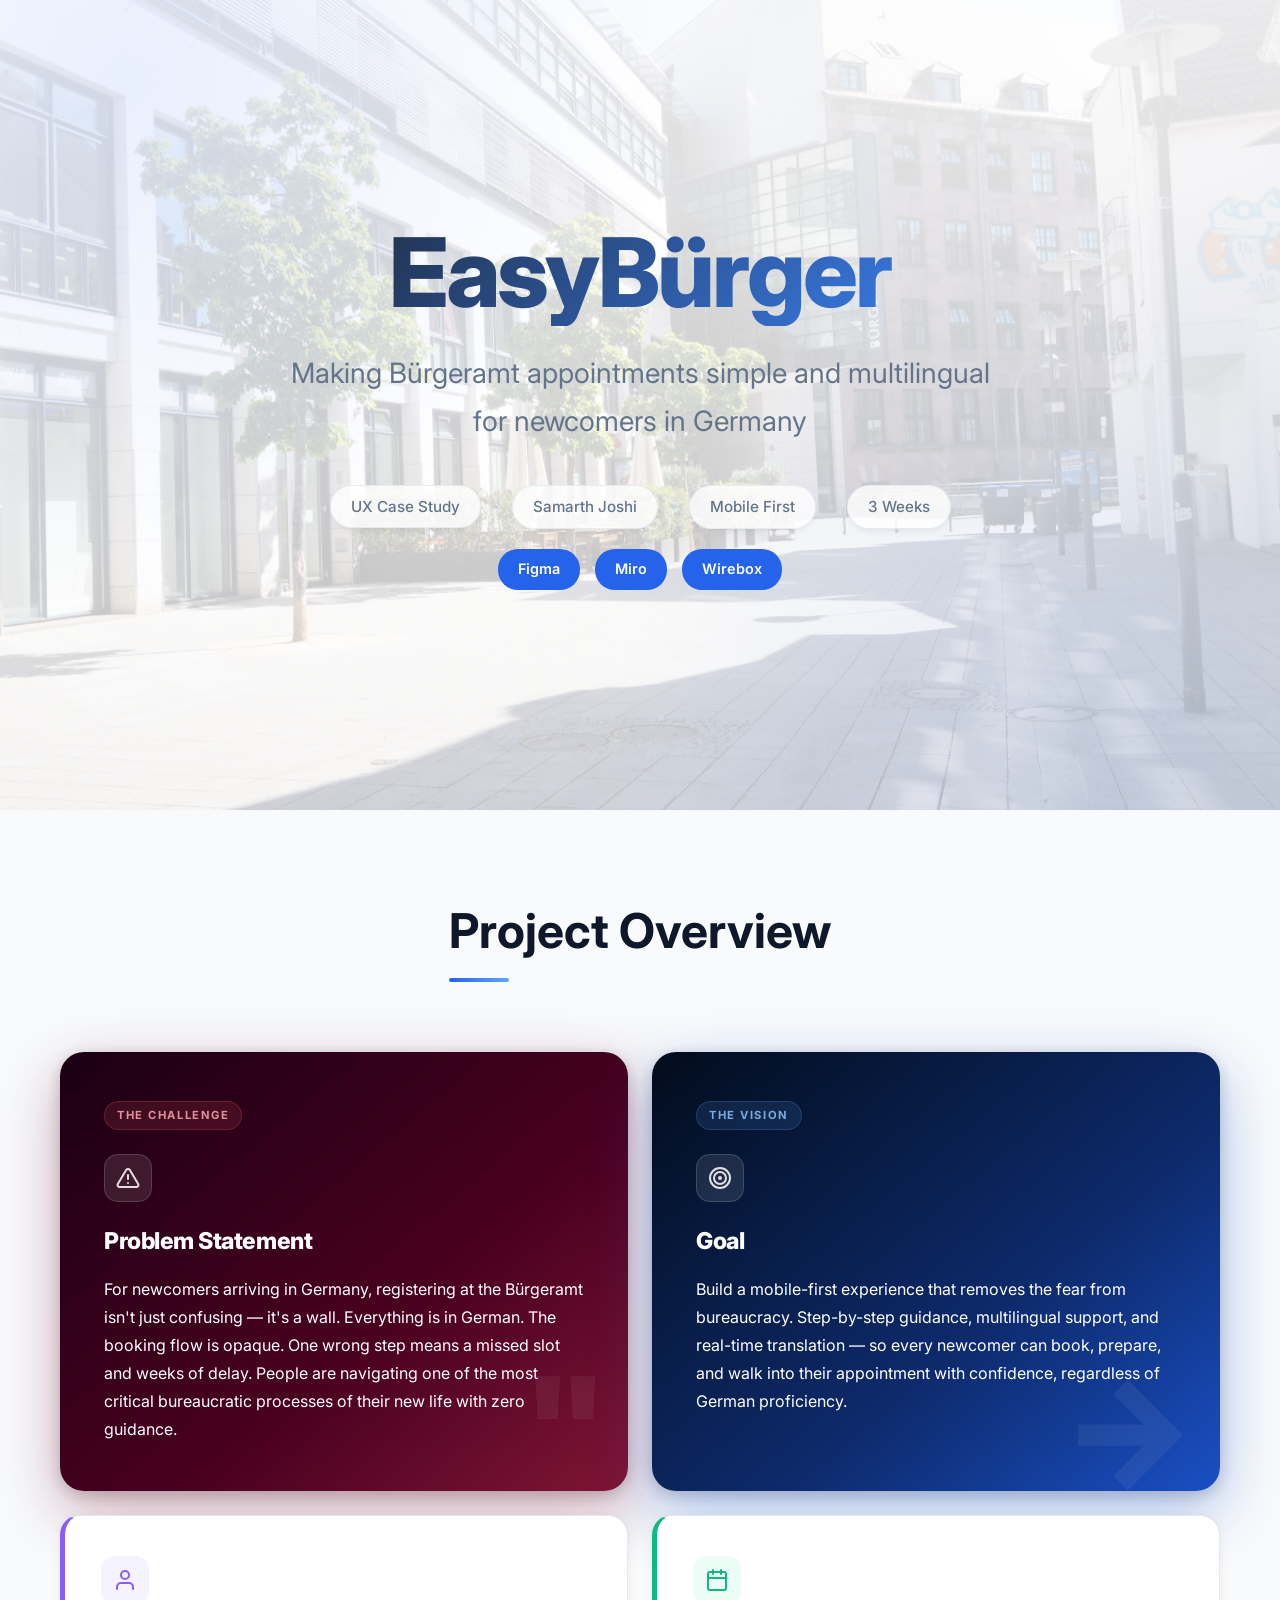
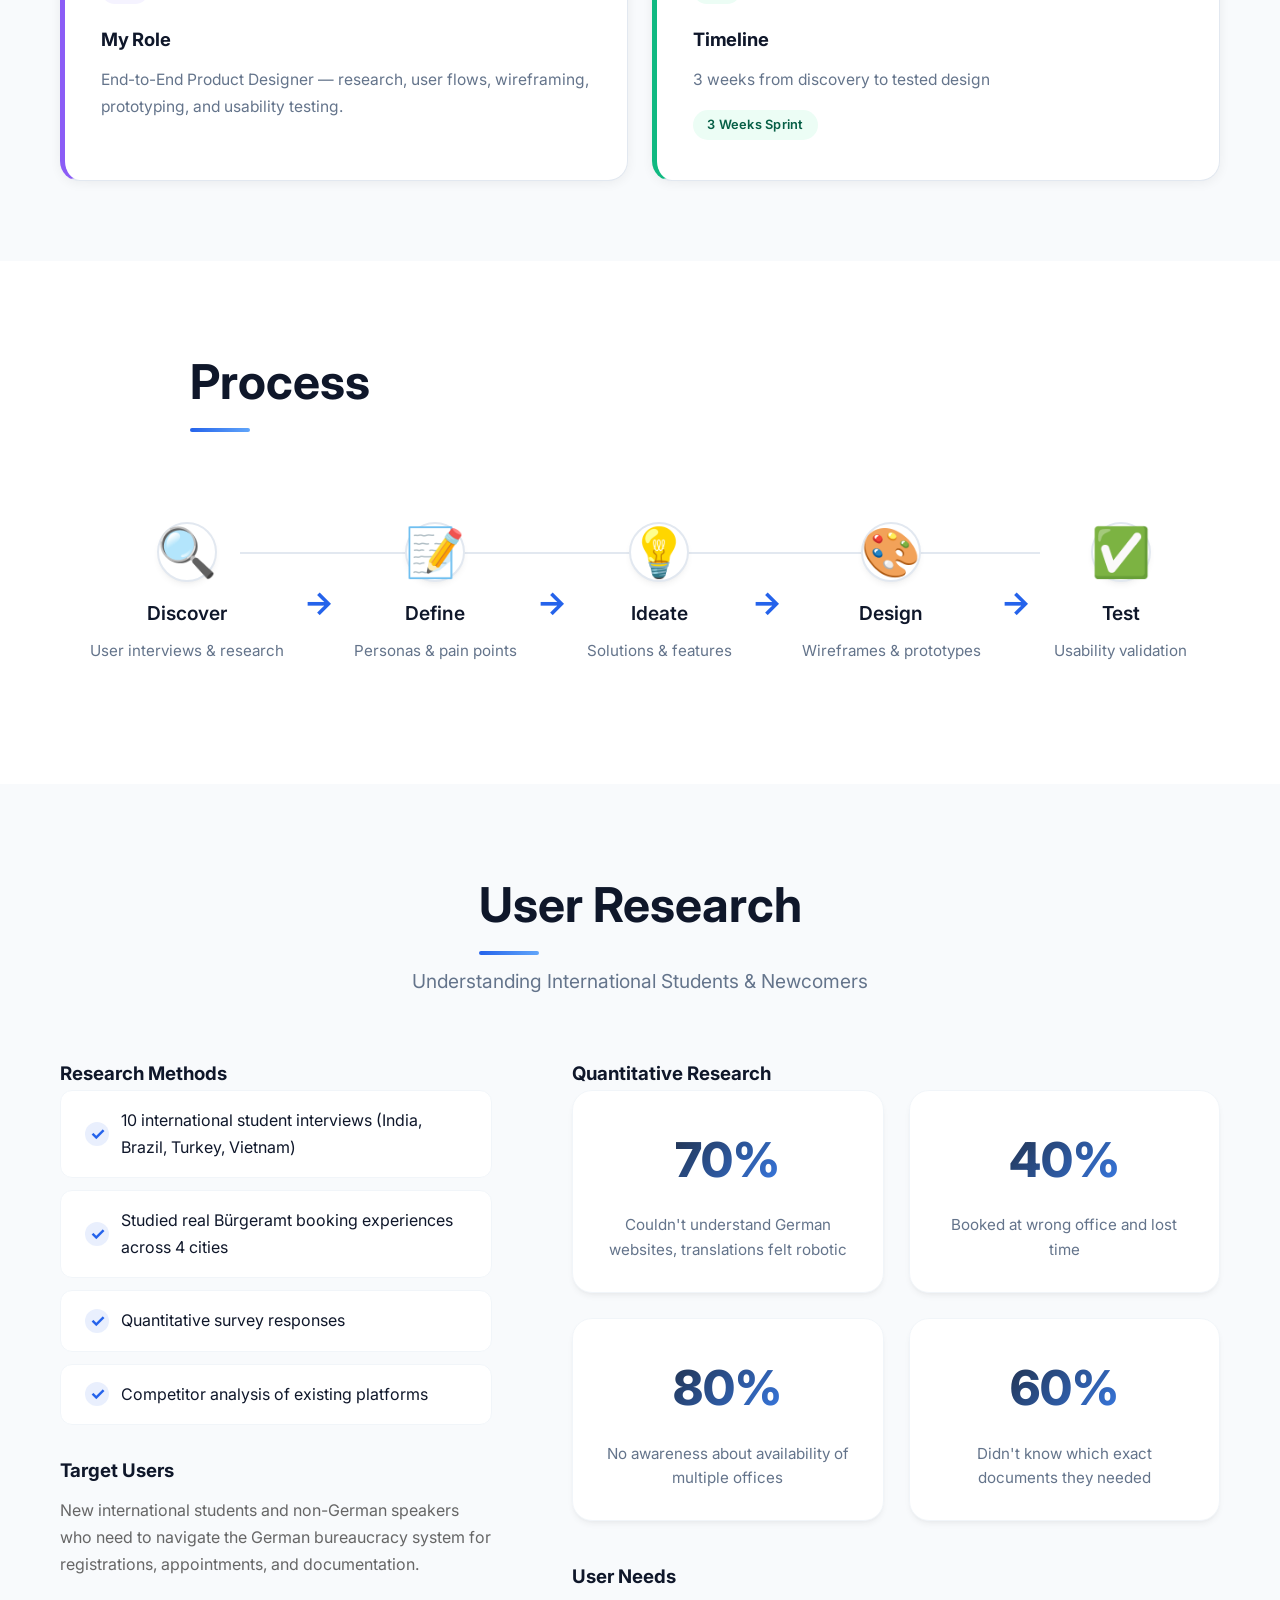
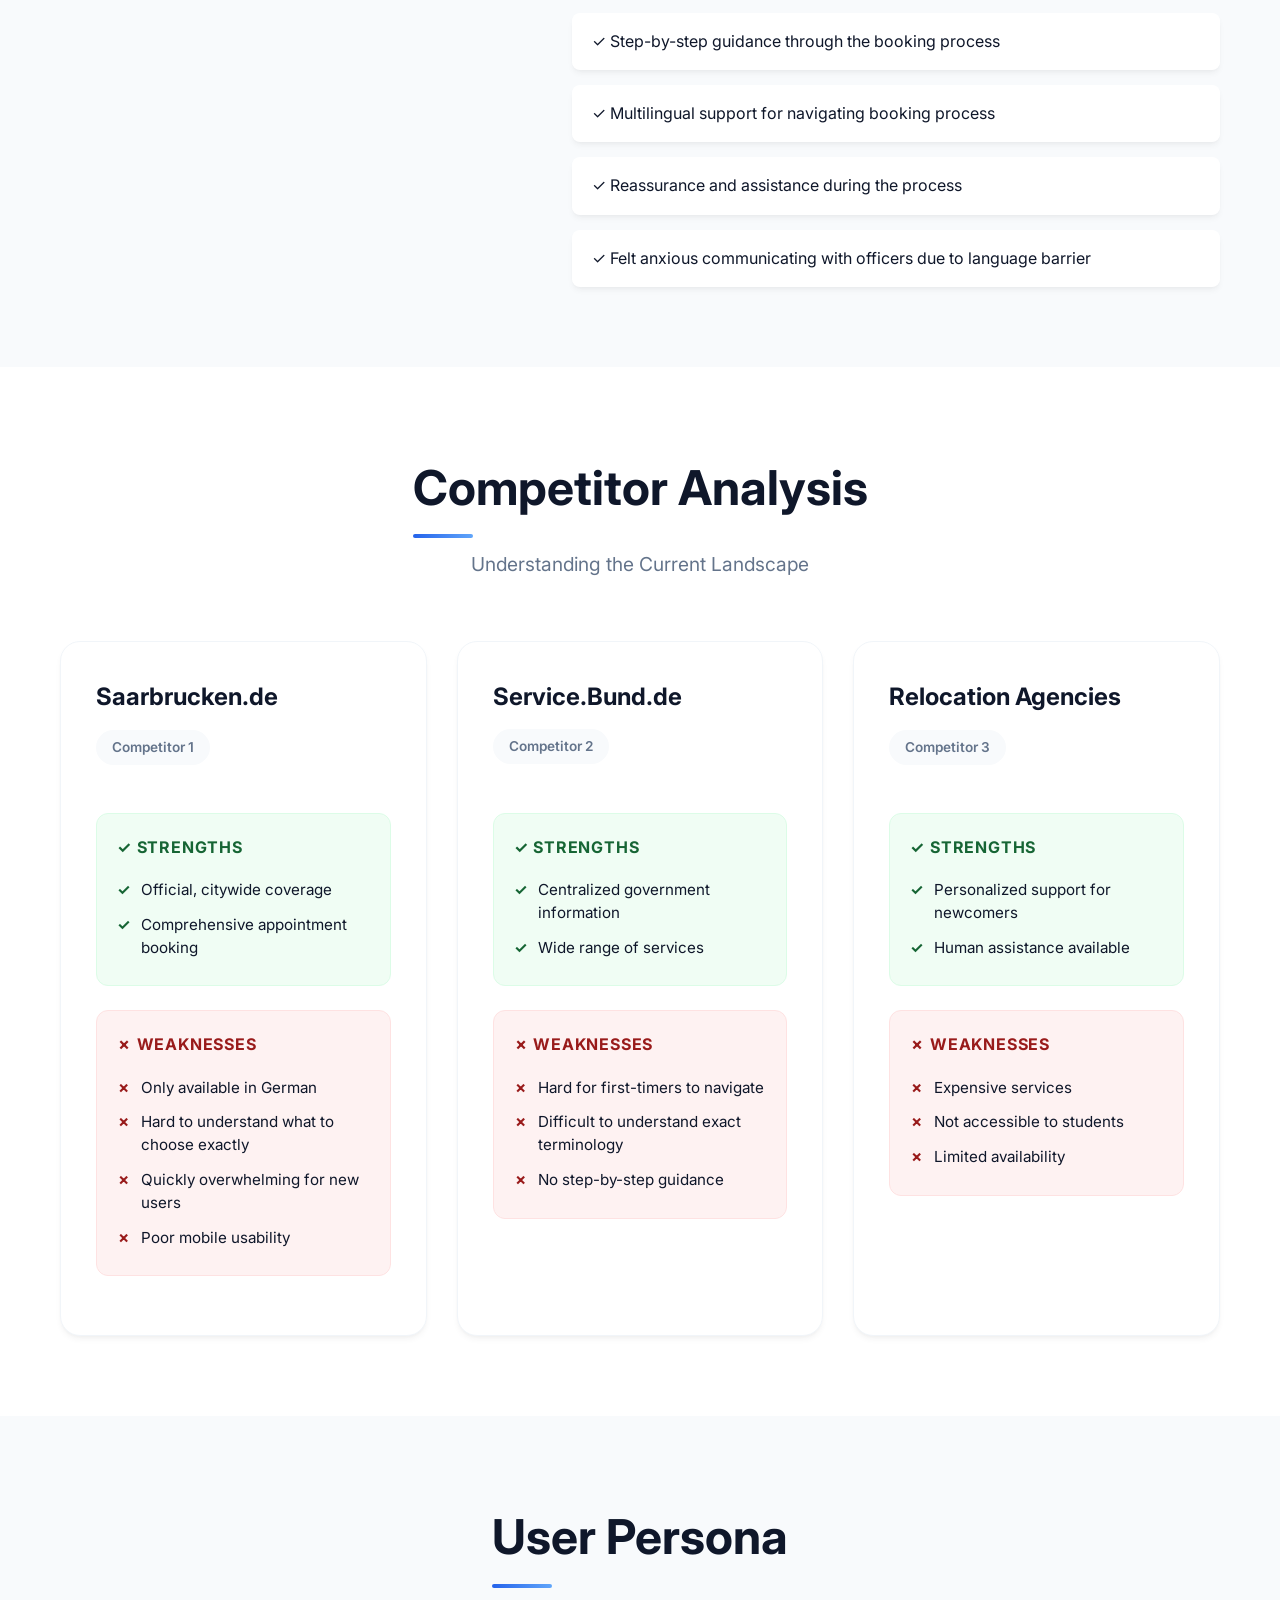
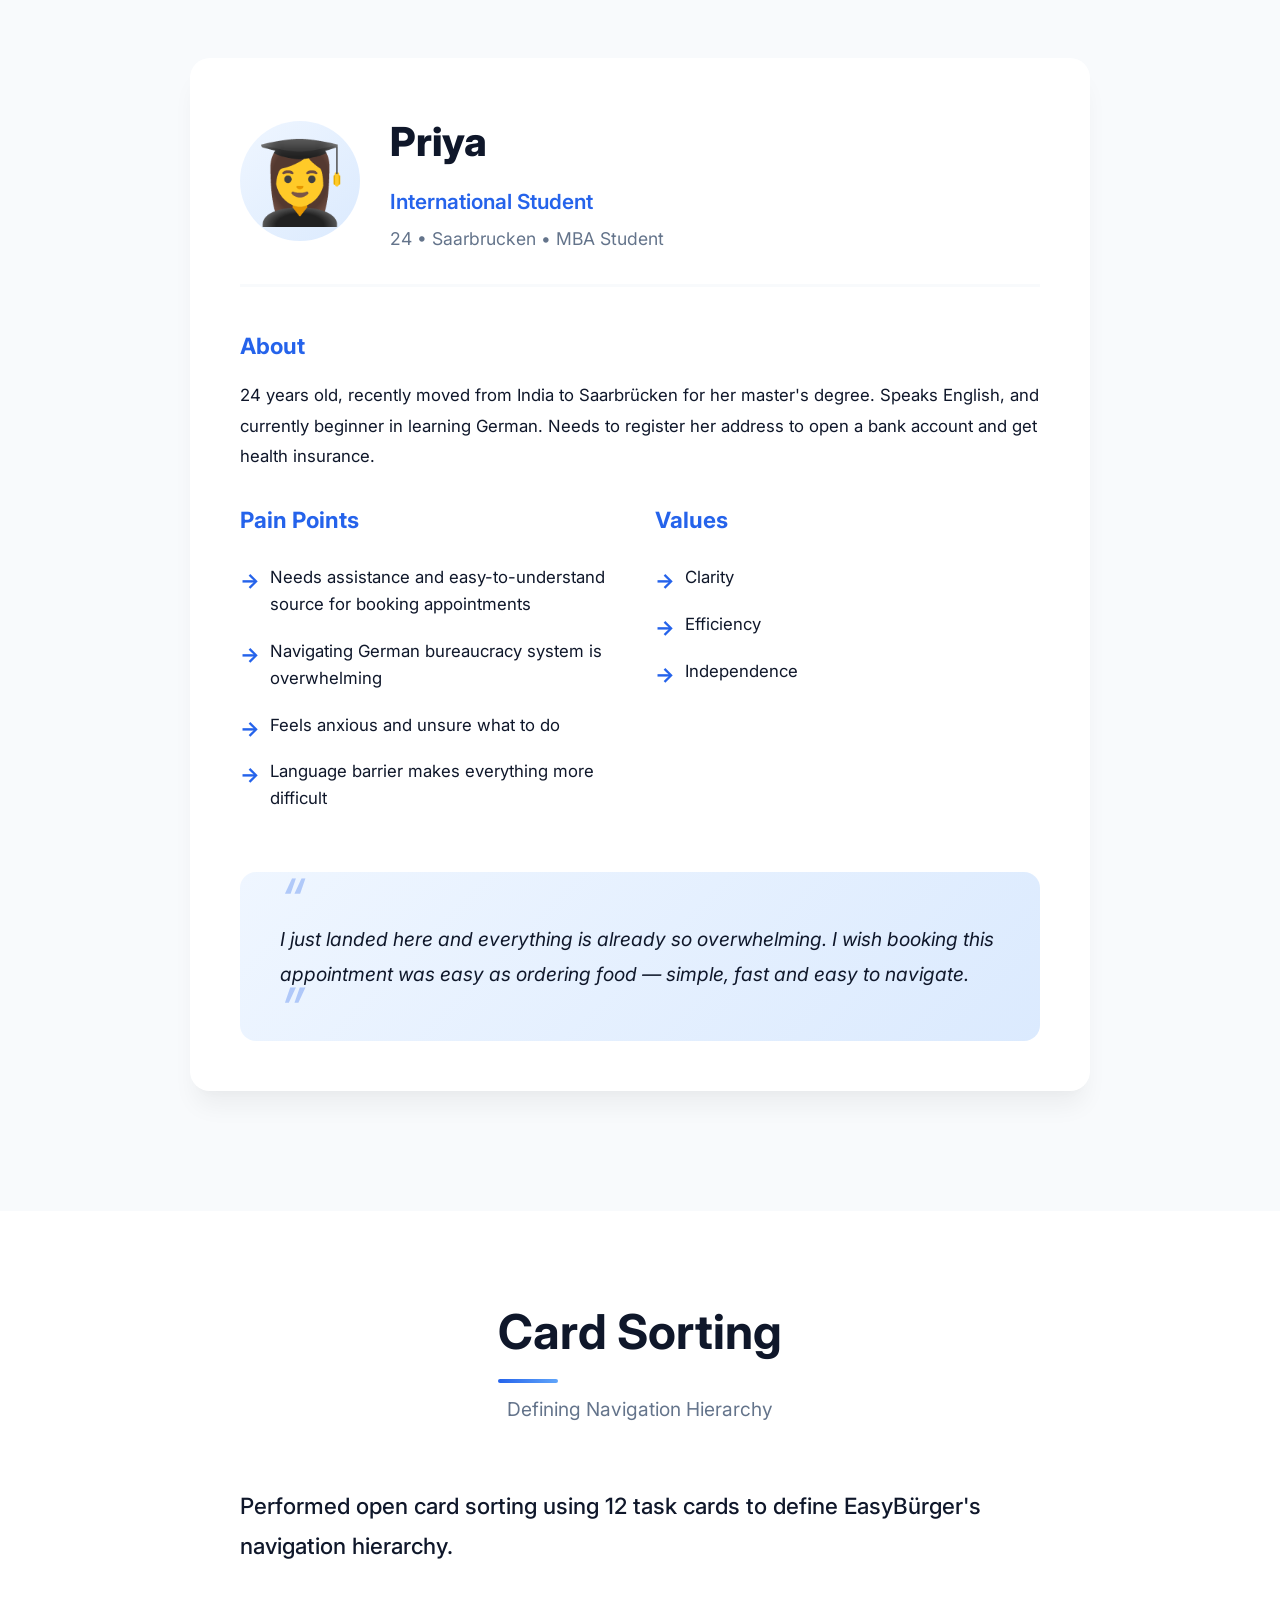
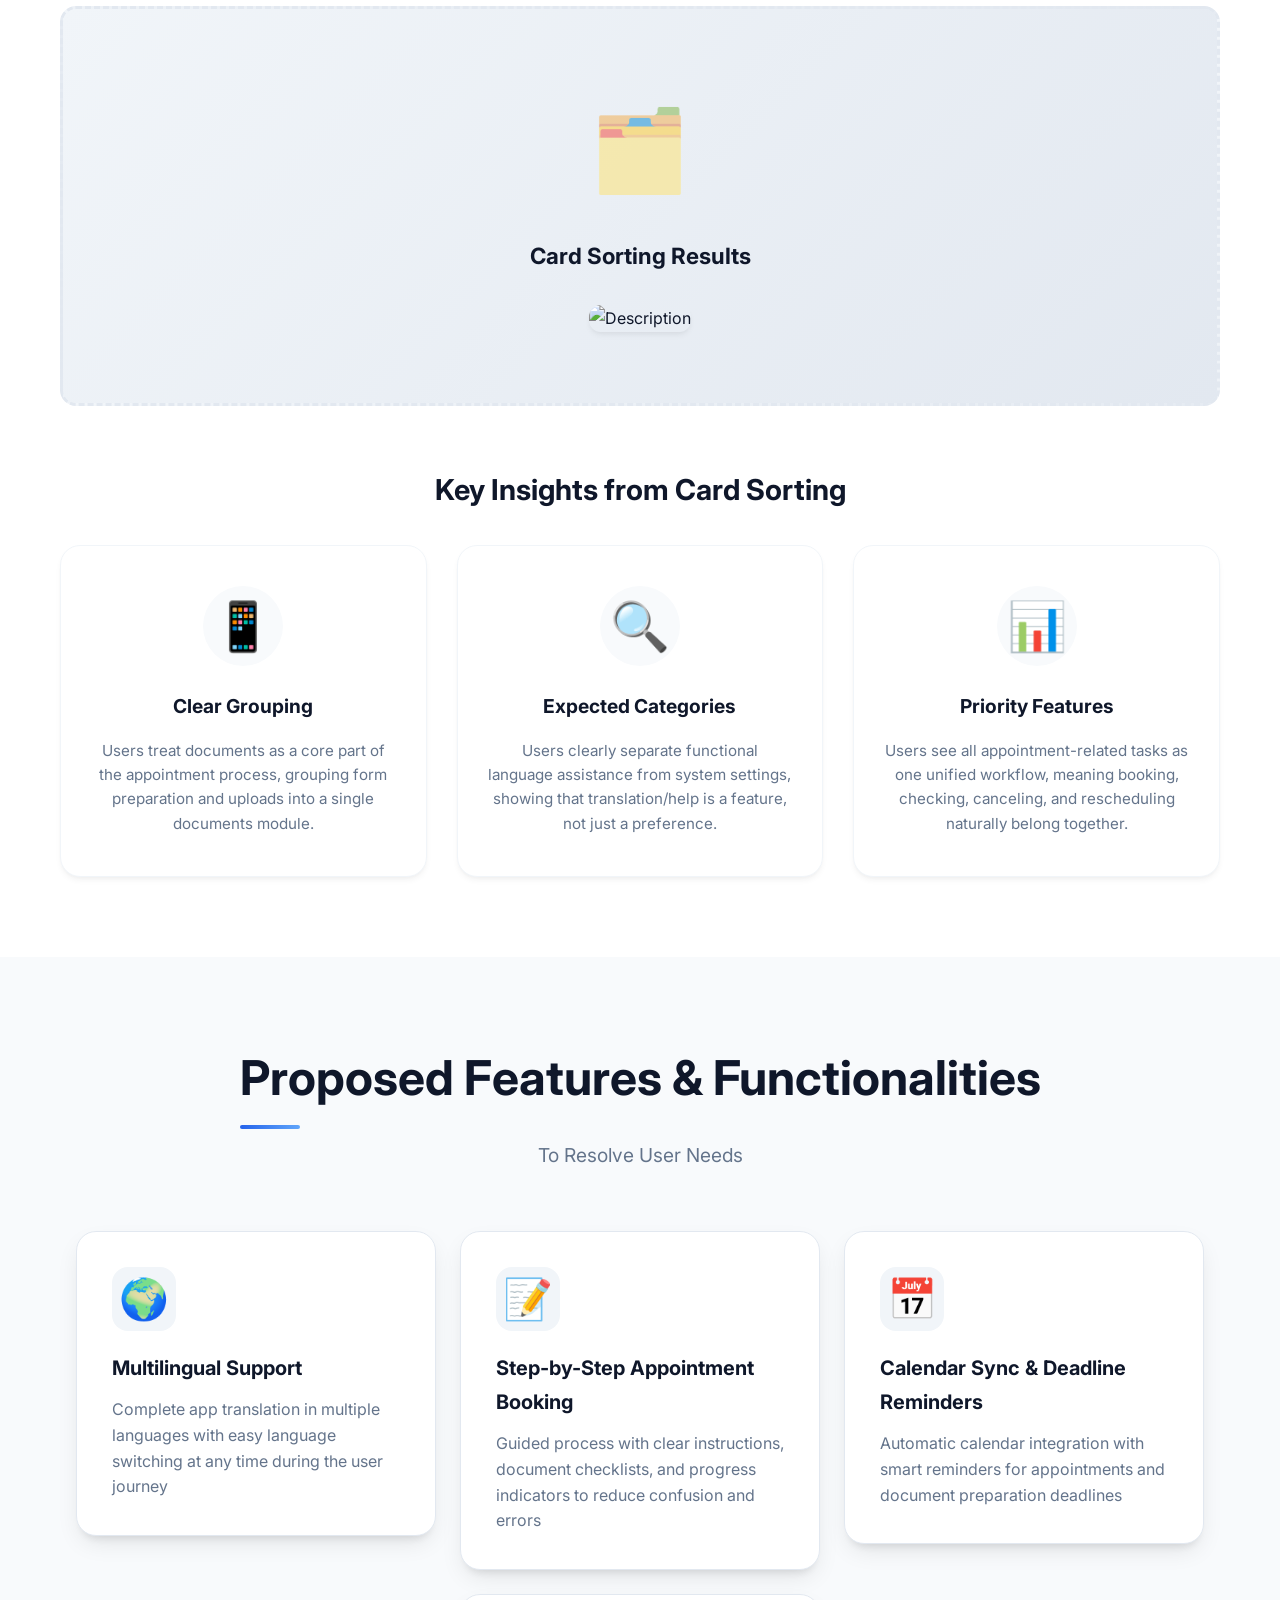
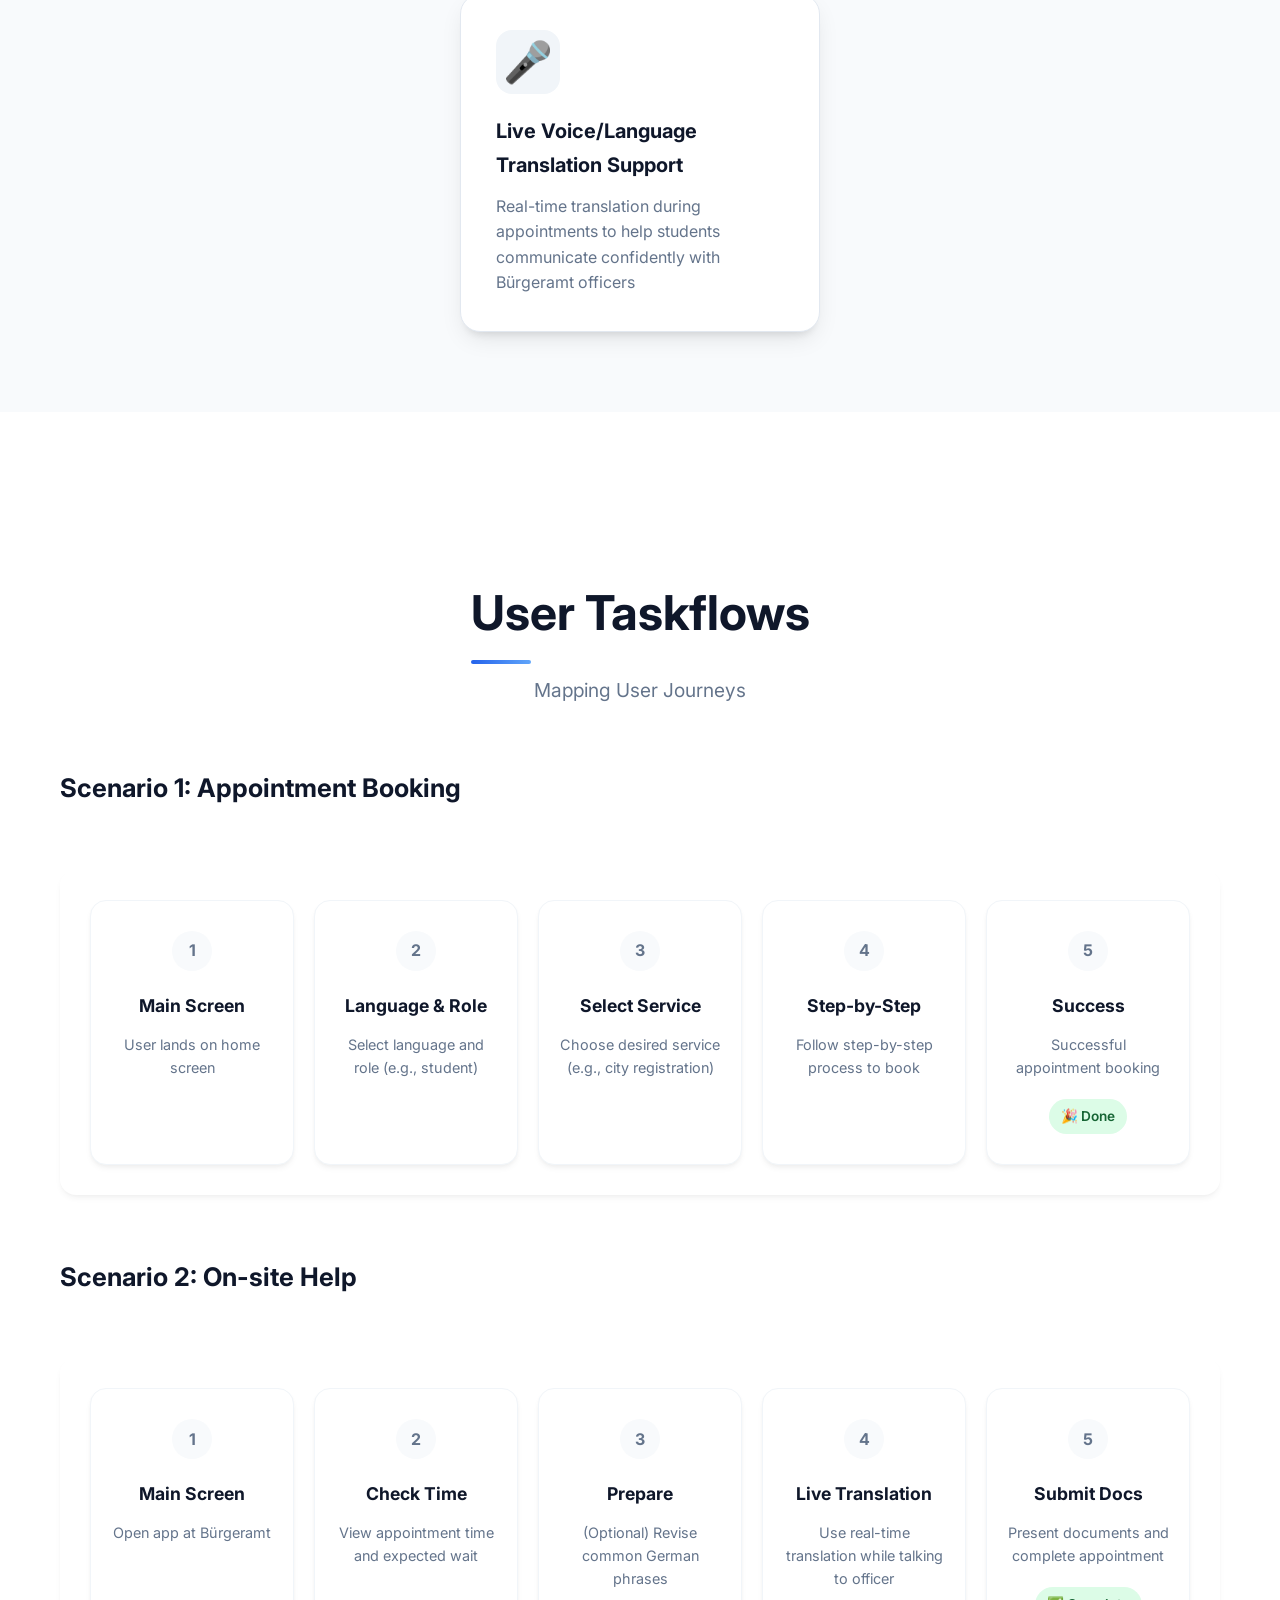
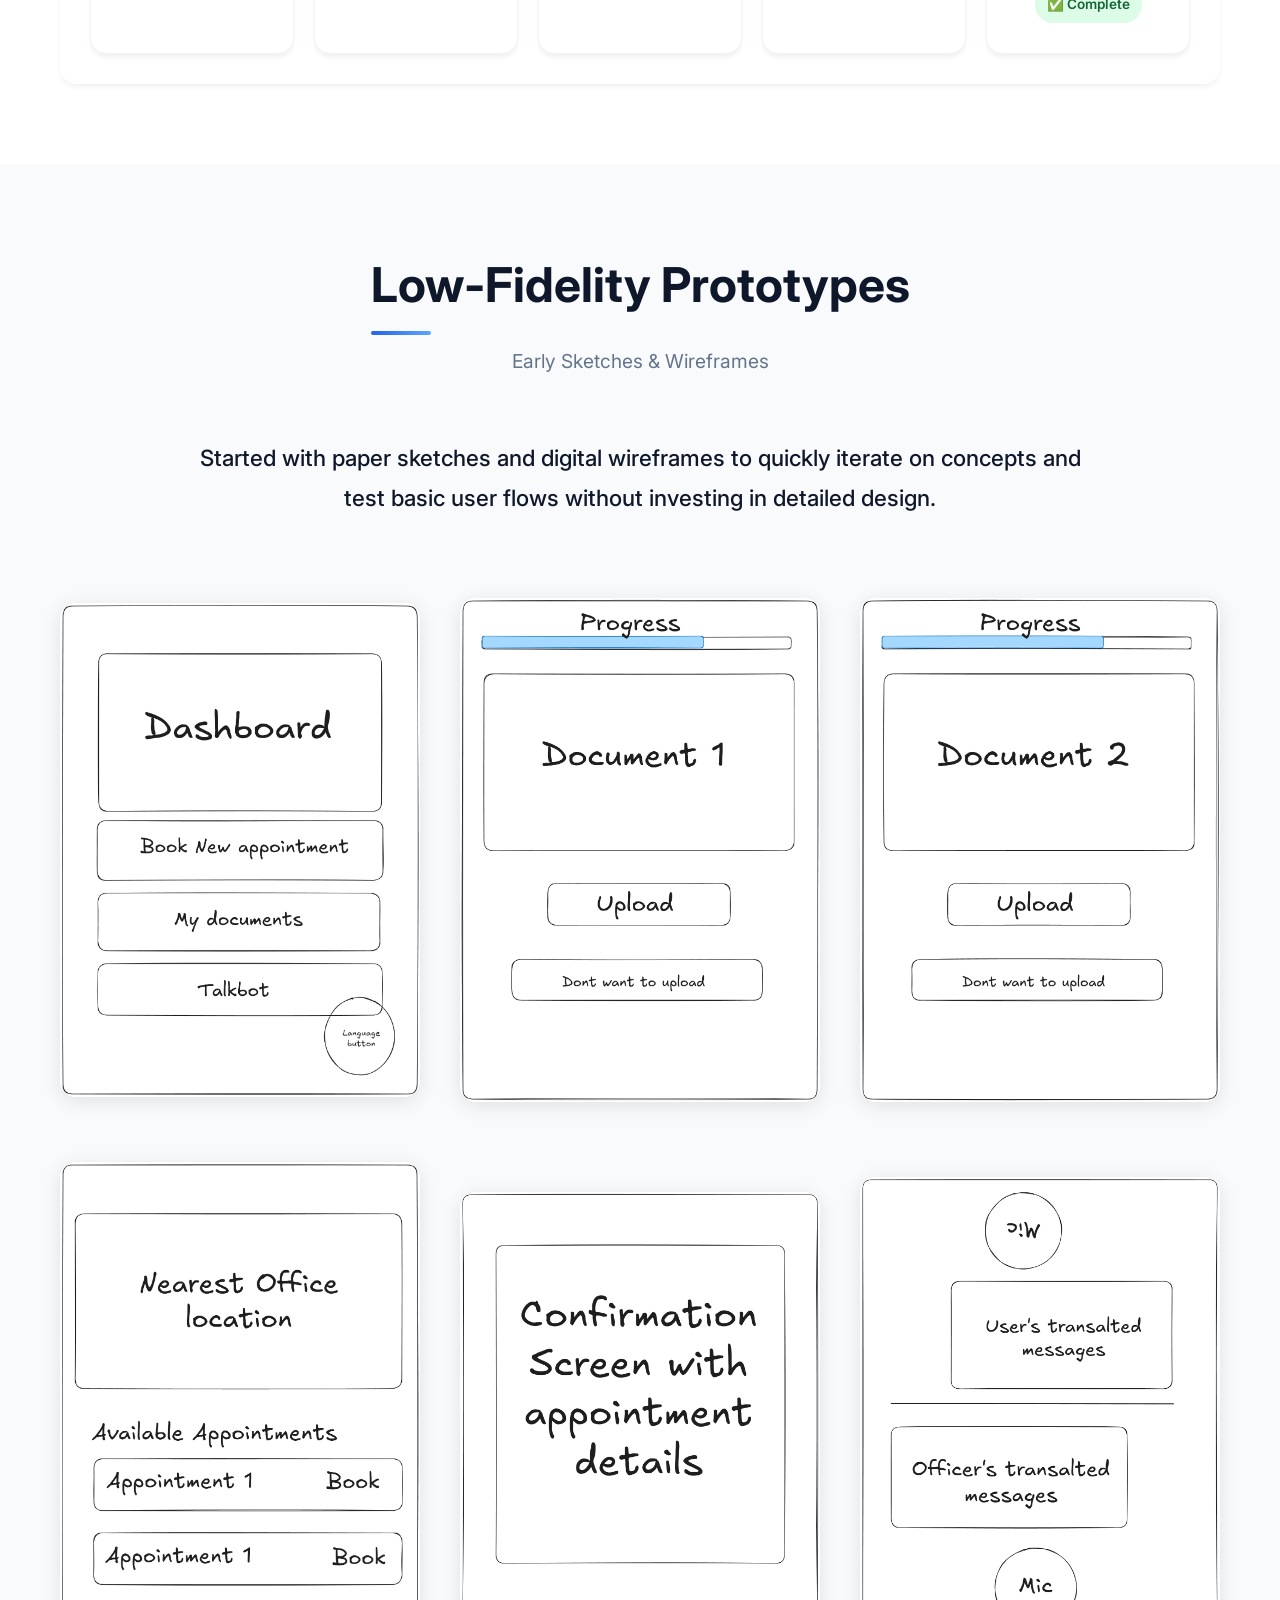
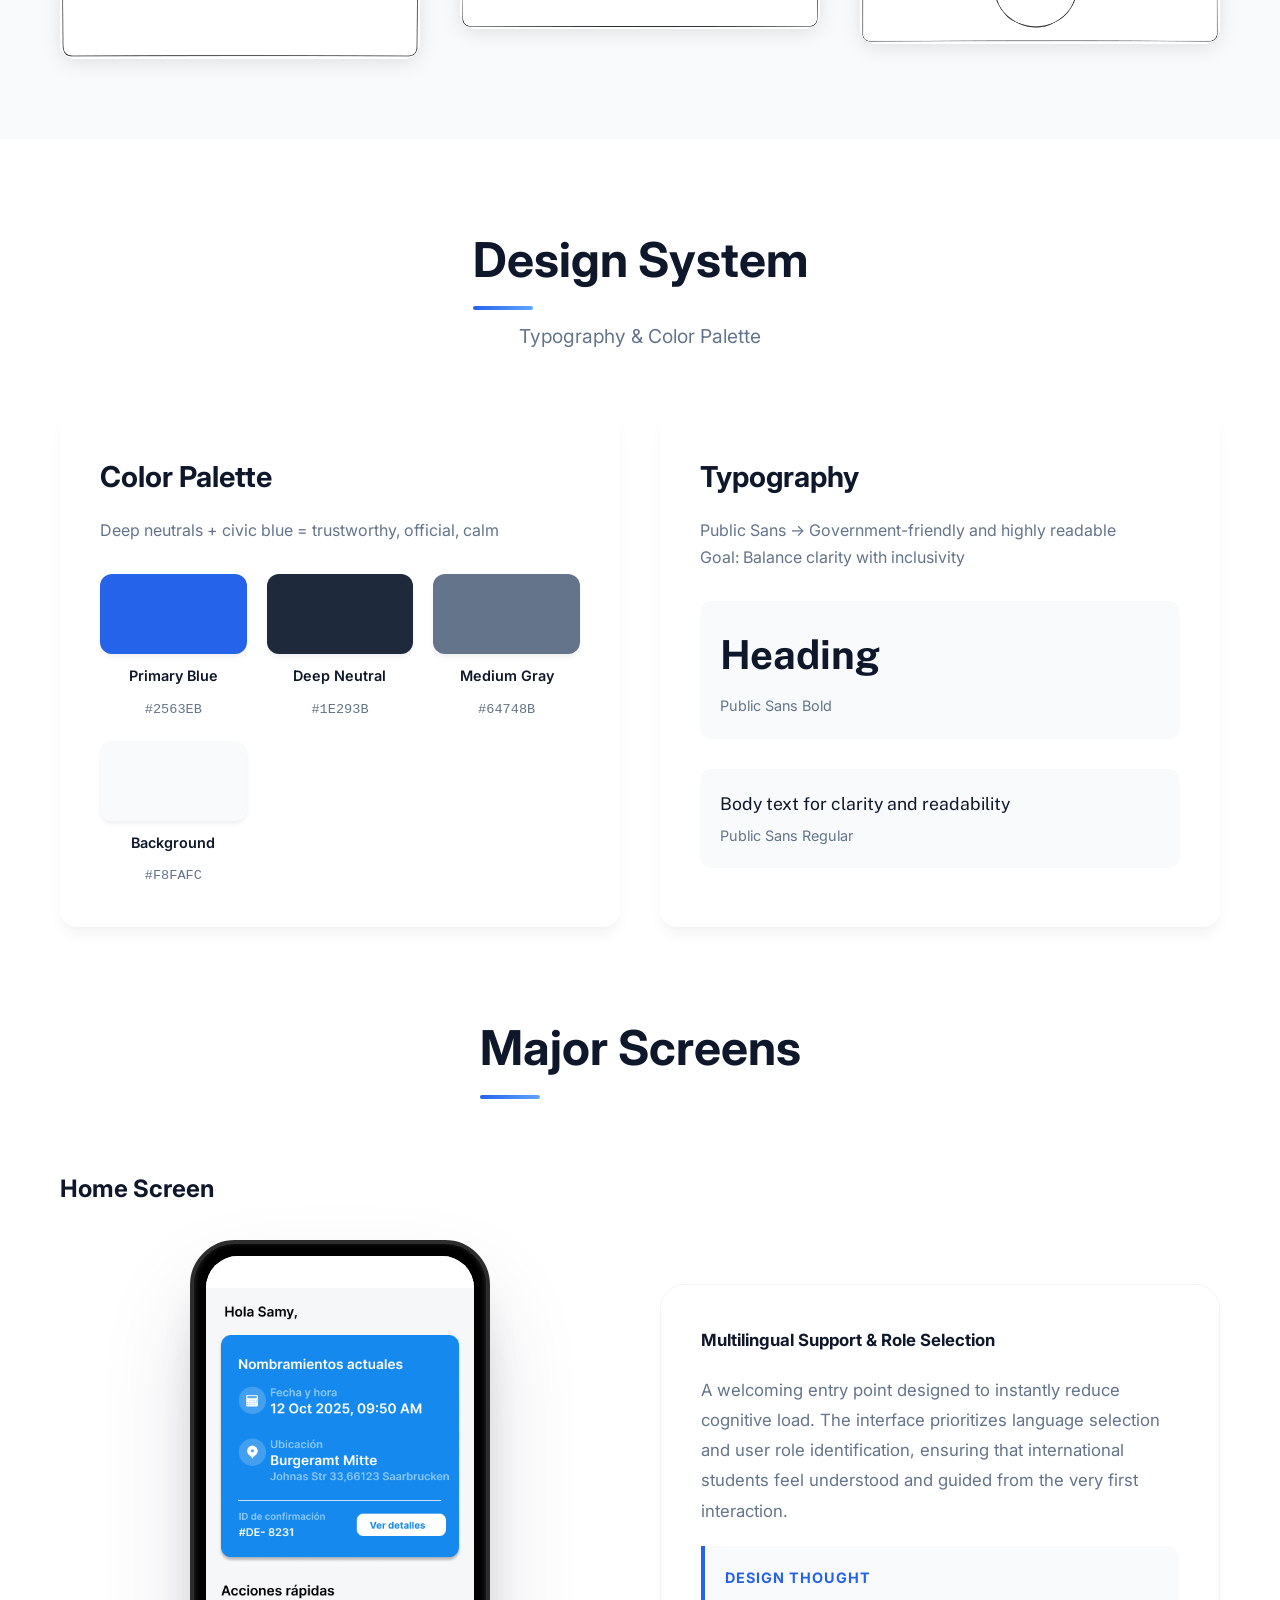
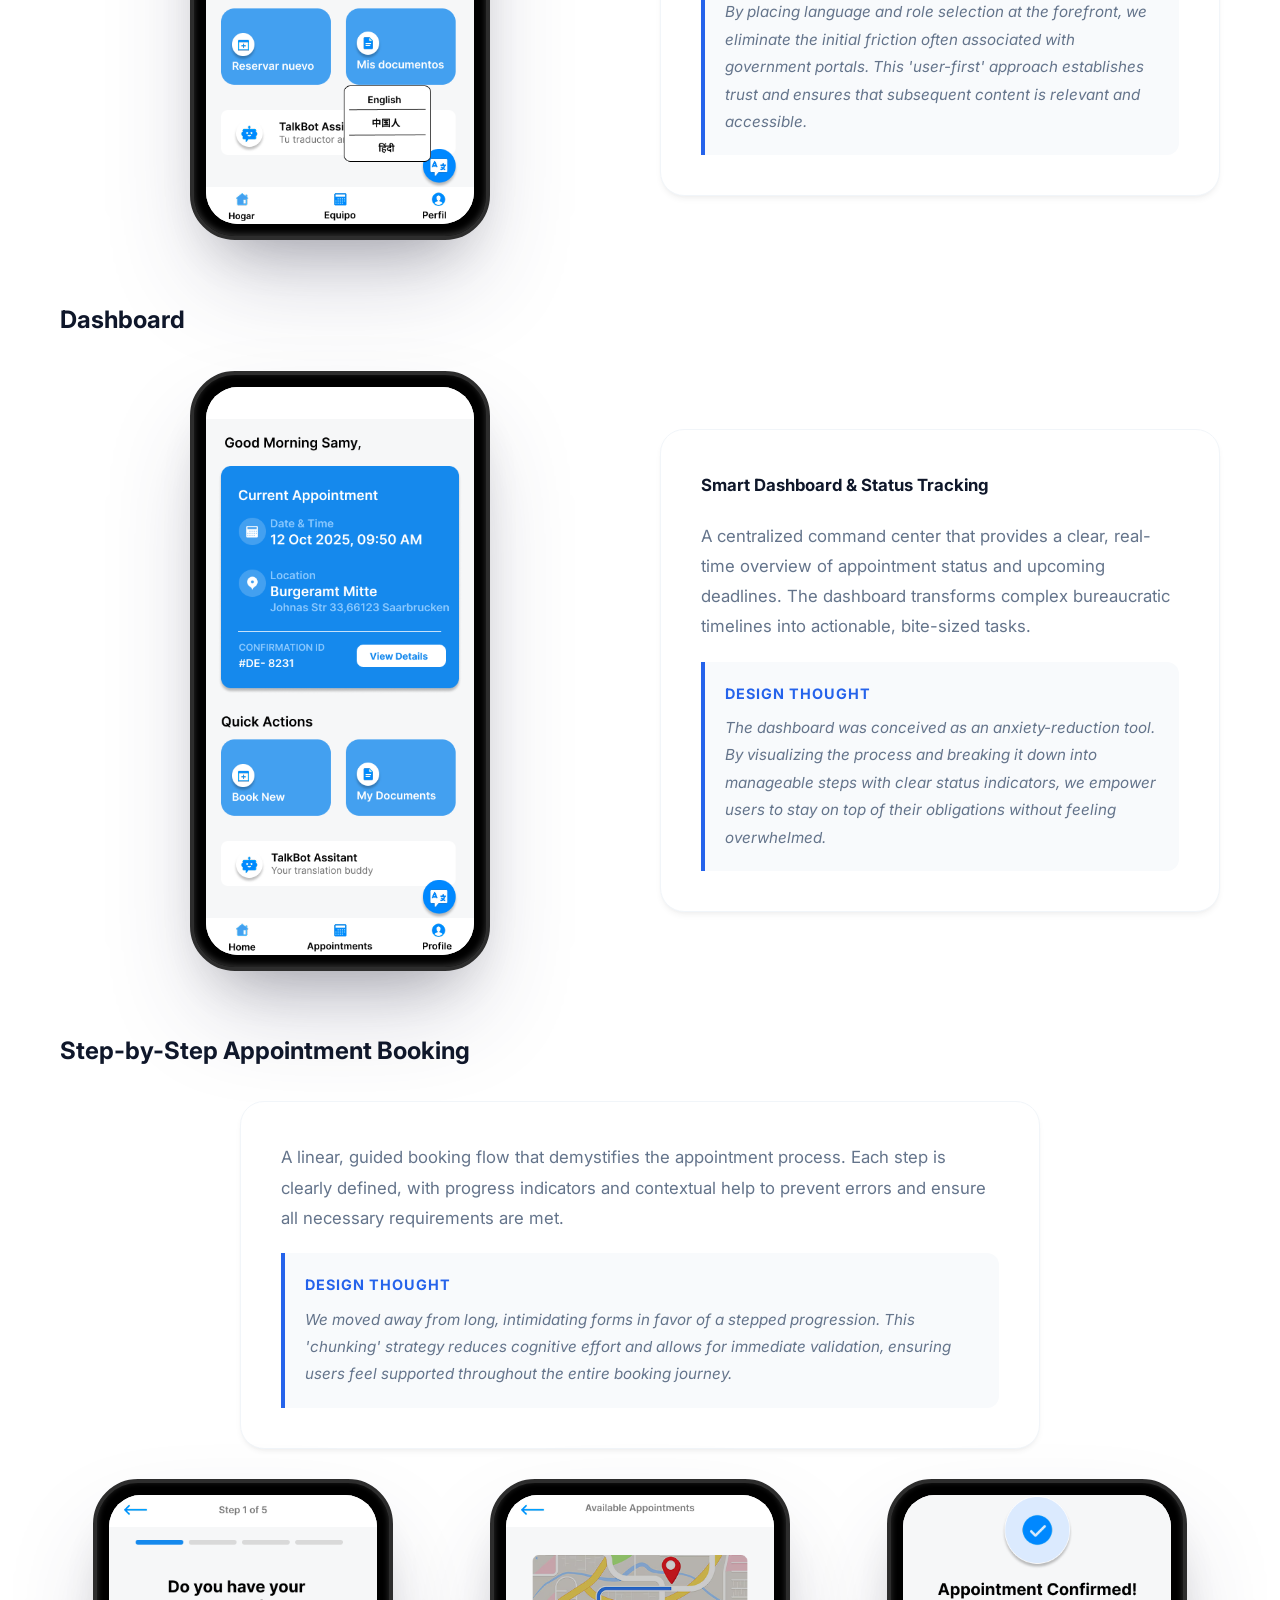
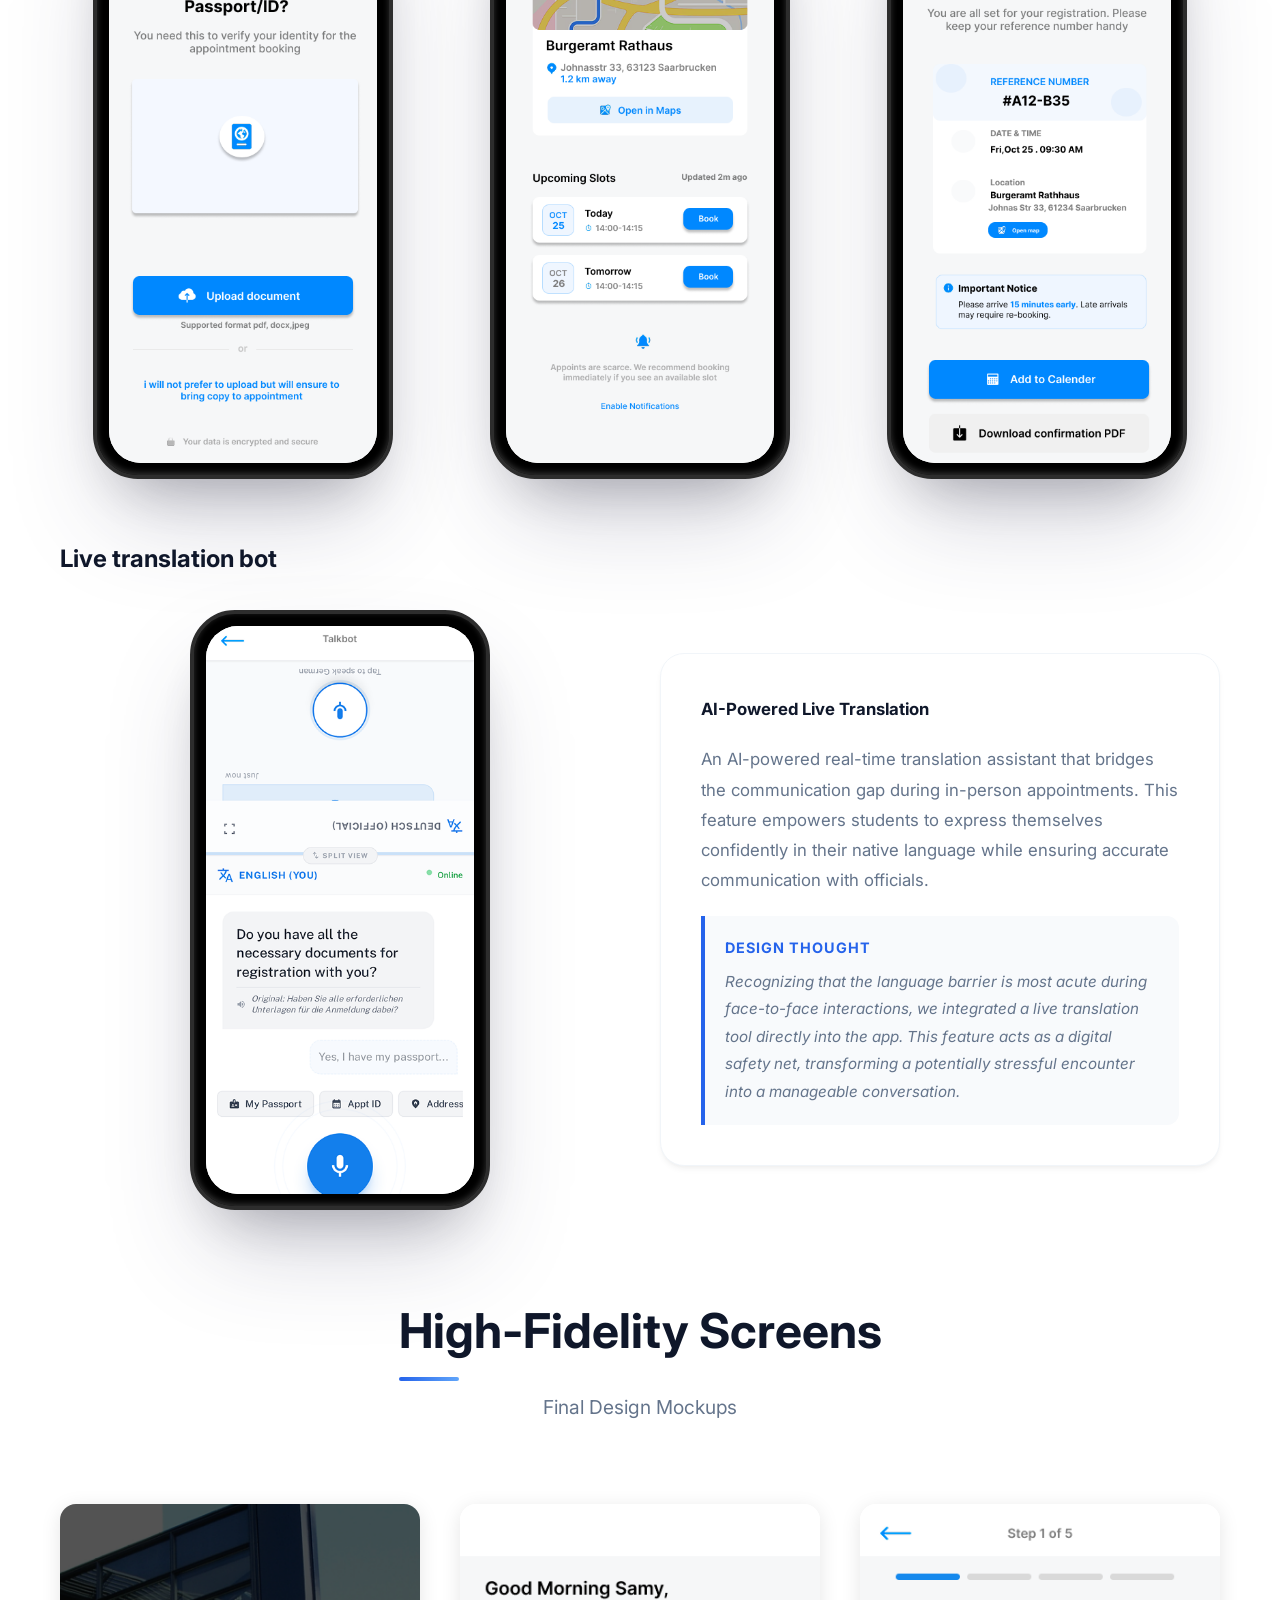
==== commit 2307435d: "new" ====
--- a/case-study.html
+++ b/case-study.html
@@ -451,14 +451,15 @@
                 <p class="large-text">Started with paper sketches and digital wireframes to quickly iterate on concepts and test basic user flows without investing in detailed design.</p>
             </div>
             <div class="wireframes-gallery">
-                <div class="wireframe-item fade-in-up" style="animation-delay: 0.1s;">
-                    <img src="EasyBurger(Images)/Lowfi/Sketch 3.png" alt="Low-Fidelity Wireframe" class="case-study-image">
-                </div>
+             
                 <div class="wireframe-item fade-in-up" style="animation-delay: 0.2s;">
                     <img src="EasyBurger(Images)/Lowfi/Sketch 1.png" alt="Low-Fidelity Wireframe" class="case-study-image">
                 </div>
                 <div class="wireframe-item fade-in-up" style="animation-delay: 0.3s;">
                     <img src="EasyBurger(Images)/Lowfi/Sketch 2.png" alt="Low-Fidelity Wireframe" class="case-study-image">
+                </div>
+                   <div class="wireframe-item fade-in-up" style="animation-delay: 0.1s;">
+                    <img src="EasyBurger(Images)/Lowfi/Sketch 3.png" alt="Low-Fidelity Wireframe" class="case-study-image">
                 </div>
                 <div class="wireframe-item fade-in-up" style="animation-delay: 0.4s;">
                     <img src="EasyBurger(Images)/Lowfi/Sketch 4.png" alt="Low-Fidelity Wireframe" class="case-study-image">
